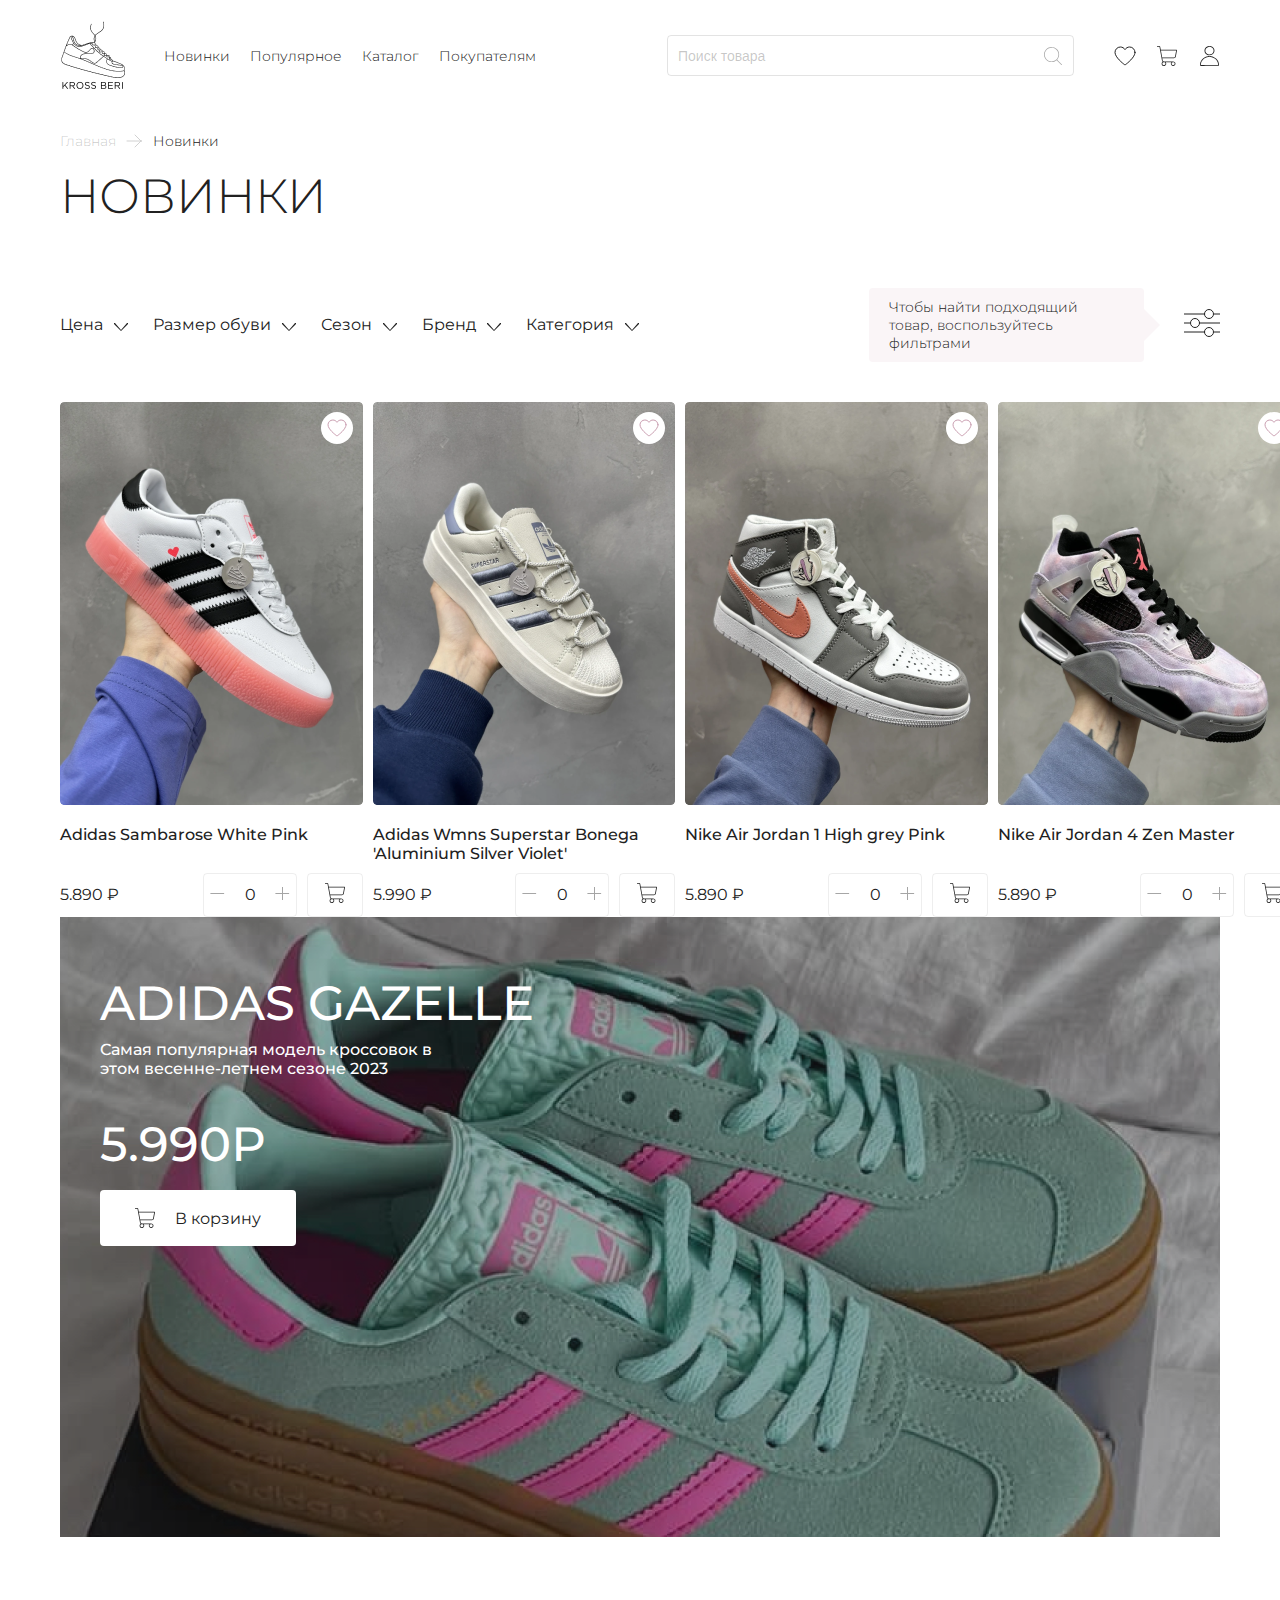
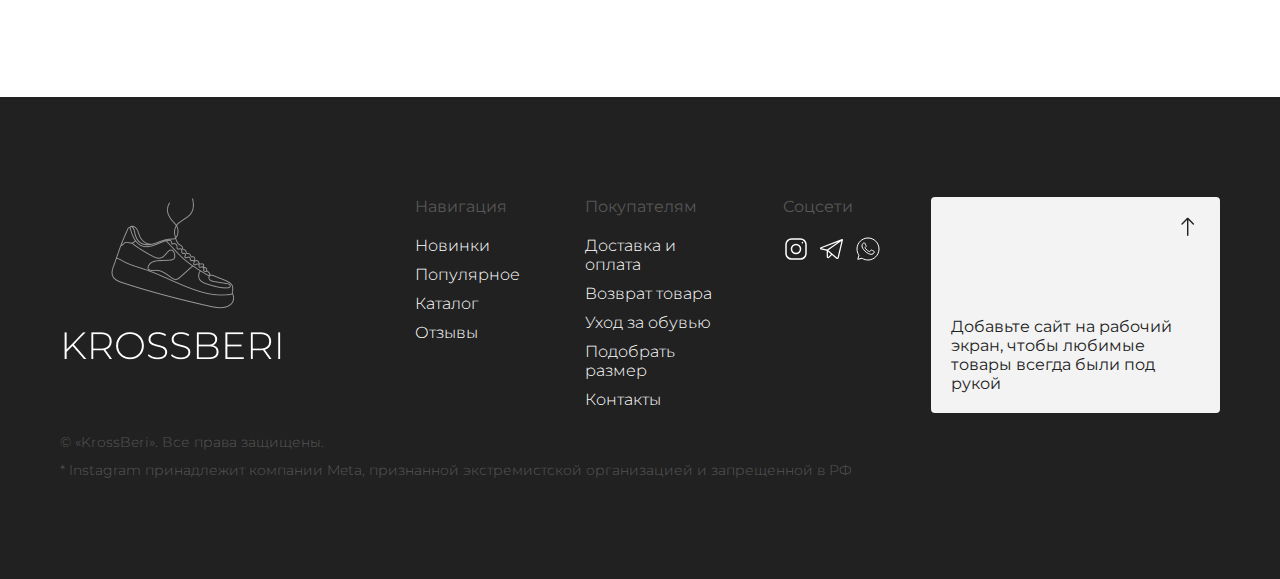
==== new.html @ 9439e3e7 "Конец день 2" ====
<!DOCTYPE html>
<html lang="en">
   <head>
      <meta charset="UTF-8" />
      <meta name="viewport" content="width=device-width, initial-scale=1.0" />
      <title>Document</title>
      <link rel="stylesheet" href="./assets/css/style.css" />
   </head>
   <body>
      <header class="header container">
         <nav class="header__nav">
            <a href="#" class="header__link">
               <img src="./assets/images/logo.png" alt="" />
            </a>

            <ul class="header__list">
               <li
                  class="header__item header__modal-trigger header__modal-trigger_low"
               >
                  <a href="#"> Новинки </a>

                  <div class="header__modal-window">
                     <div class="header__modal-categories">
                        <div class="header__modal-block">
                           <p class="header__modal-title">Все категории</p>
                           <ul>
                              <li><a href="#">Кроссовки</a></li>
                              <li><a href="#">Кеды</a></li>
                              <li><a href="#">Ботинки</a></li>
                              <li><a href="#">Угги</a></li>
                              <li><a href="#">Луноходы</a></li>
                              <li><a href="#">Аксессуары</a></li>
                           </ul>
                        </div>
                        <div class="header__modal-block">
                           <p class="header__modal-title">Все бренды</p>
                           <ul>
                              <li><a href="#">Adidas</a></li>
                              <li><a href="#">Nike</a></li>
                              <li><a href="#">Converse</a></li>
                           </ul>
                        </div>
                     </div>
                  </div>
               </li>
               <li
                  class="header__item header__modal-trigger header__modal-trigger_low"
               >
                  <a href="#"> Популярное </a>

                  <div class="header__modal-window">
                     <div class="header__modal-categories">
                        <div class="header__modal-block">
                           <p class="header__modal-title">Все категории</p>
                           <ul>
                              <li><a href="#">Кроссовки</a></li>
                              <li><a href="#">Кеды</a></li>
                              <li><a href="#">Ботинки</a></li>
                              <li><a href="#">Угги</a></li>
                              <li><a href="#">Луноходы</a></li>
                              <li><a href="#">Аксессуары</a></li>
                           </ul>
                        </div>
                        <div class="header__modal-block">
                           <p class="header__modal-title">Все бренды</p>
                           <ul>
                              <li><a href="#">Adidas</a></li>
                              <li><a href="#">Nike</a></li>
                              <li><a href="#">Converse</a></li>
                           </ul>
                        </div>
                     </div>
                  </div>
               </li>

               <li
                  class="header__item header__modal-trigger header__modal-trigger_low"
               >
                  <a href="#"> Каталог </a>

                  <div class="header__modal-window">
                     <div class="header__modal-categories">
                        <div class="header__modal-block">
                           <p class="header__modal-title">Все категории</p>
                           <ul>
                              <li><a href="#">Кроссовки</a></li>
                              <li><a href="#">Кеды</a></li>
                              <li><a href="#">Ботинки</a></li>
                              <li><a href="#">Угги</a></li>
                              <li><a href="#">Луноходы</a></li>
                              <li><a href="#">Аксессуары</a></li>
                           </ul>
                        </div>
                        <div class="header__modal-block">
                           <p class="header__modal-title">Все бренды</p>
                           <ul>
                              <li><a href="#">Adidas</a></li>
                              <li><a href="#">Nike</a></li>
                              <li><a href="#">Converse</a></li>
                           </ul>
                        </div>
                     </div>
                  </div>
               </li>
               <li class="header__item">
                  <a href="#"> Покупателям </a>
               </li>
            </ul>
         </nav>
         <div class="header__options">
            <label class="header__search" for="header-search">
               <input
                  class="header__search-input"
                  type="text"
                  id="header-search"
                  name="header-search"
                  placeholder="Поиск товара"
               />
               <svg
                  class="header__search-img"
                  xmlns="http://www.w3.org/2000/svg"
                  width="18"
                  height="18"
                  viewBox="0 0 18 18"
                  fill="none"
               >
                  <path
                     opacity="0.4"
                     d="M17.8946 17.3857L13.1564 12.6475C14.4844 11.1867 15.1883 9.26439 15.1179 7.29142C15.0474 5.31845 14.2081 3.45129 12.7792 2.08892C11.3504 0.726557 9.44544 -0.0229599 7.47135 0.000536196C5.49727 0.0240323 3.61066 0.818678 2.21467 2.21467C0.818678 3.61066 0.0240323 5.49727 0.000536196 7.47135C-0.0229599 9.44544 0.726557 11.3504 2.08892 12.7792C3.45129 14.2081 5.31845 15.0474 7.29142 15.1179C9.26439 15.1883 11.1867 14.4844 12.6475 13.1564L17.3857 17.8946C17.4532 17.9621 17.5447 18 17.6402 18C17.7356 18 17.8271 17.9621 17.8946 17.8946C17.9621 17.8271 18 17.7356 18 17.6402C18 17.5447 17.9621 17.4532 17.8946 17.3857ZM0.737281 7.57036C0.737281 6.21891 1.13803 4.8978 1.88886 3.77411C2.63969 2.65041 3.70687 1.7746 4.95545 1.25742C6.20404 0.740239 7.57794 0.604921 8.90343 0.868577C10.2289 1.13223 11.4465 1.78302 12.4021 2.73864C13.3577 3.69427 14.0085 4.91181 14.2721 6.23729C14.5358 7.56278 14.4005 8.93669 13.8833 10.1853C13.3661 11.4339 12.4903 12.501 11.3666 13.2519C10.2429 14.0027 8.92182 14.4034 7.57036 14.4034C5.7587 14.4015 4.02179 13.681 2.74075 12.4C1.45971 11.1189 0.739185 9.38202 0.737281 7.57036Z"
                     fill="#212121"
                  />
               </svg>
            </label>

            <div class="header__icons">
               <div class="header__favorite">
                  <a href="#">
                     <svg
                        xmlns="http://www.w3.org/2000/svg"
                        width="22"
                        height="22"
                        viewBox="0 0 22 22"
                        fill="none"
                     >
                        <path
                           d="M21 7.36927C21 4.40406 18.5879 2 15.6121 2C13.6526 2 11.9432 3.04522 11 4.60335C10.0568 3.04574 8.34737 2 6.3879 2C3.41211 2.00052 1 4.40406 1 7.36927C1 8.04685 1.13158 8.69297 1.36158 9.28979C3.14316 14.3963 11 20 11 20C11 20 18.8568 14.3963 20.6389 9.28979C20.8689 8.69297 21 8.04685 21 7.36927Z"
                           stroke="#212121"
                           stroke-linecap="round"
                           stroke-linejoin="round"
                        />
                     </svg>
                  </a>
               </div>

               <div class="header__cart">
                  <a href="#">
                     <svg
                        xmlns="http://www.w3.org/2000/svg"
                        width="22"
                        height="22"
                        viewBox="0 0 22 22"
                        fill="none"
                     >
                        <path
                           d="M20.9102 4.98417C20.8742 4.94089 20.829 4.90605 20.778 4.88213C20.727 4.8582 20.6714 4.84578 20.615 4.84573H4.78262L4.25571 1.94701C4.2073 1.68118 4.06711 1.44078 3.85959 1.26771C3.65206 1.09465 3.39038 0.999906 3.12015 1H1.38461C1.2826 1 1.18478 1.04052 1.11265 1.11264C1.04052 1.18476 1 1.28258 1 1.38457C1 1.48657 1.04052 1.58439 1.11265 1.65651C1.18478 1.72863 1.2826 1.76915 1.38461 1.76915H3.11535C3.20642 1.76766 3.29506 1.79854 3.36549 1.85629C3.43592 1.91404 3.48357 1.99491 3.49995 2.0845L5.95183 15.5734C6.03763 16.0424 6.29463 16.4628 6.67297 16.7531C6.27624 17.0087 5.96746 17.3799 5.78827 17.8165C5.60907 18.2532 5.56809 18.7342 5.67083 19.1949C5.77358 19.6555 6.01512 20.0735 6.36288 20.3926C6.71064 20.7117 7.14789 20.9165 7.61568 20.9794C8.08347 21.0423 8.55929 20.9602 8.97899 20.7443C9.39868 20.5284 9.74206 20.1889 9.96282 19.7718C10.1836 19.3546 10.2711 18.8798 10.2136 18.4114C10.1561 17.943 9.95631 17.5034 9.64119 17.1521H15.4353C15.083 17.5459 14.8766 18.0487 14.8505 18.5765C14.8244 19.1042 14.9803 19.625 15.292 20.0516C15.6038 20.4783 16.0526 20.785 16.5633 20.9206C17.0741 21.0561 17.6159 21.0123 18.0982 20.7964C18.5806 20.5805 18.9742 20.2056 19.2133 19.7344C19.4524 19.2631 19.5225 18.7241 19.4119 18.2074C19.3013 17.6907 19.0167 17.2276 18.6056 16.8956C18.1946 16.5635 17.682 16.3825 17.1536 16.3829H7.84315C7.57309 16.3828 7.31163 16.2879 7.10431 16.1149C6.89699 15.9418 6.75694 15.7016 6.70855 15.4359L6.32394 13.3063H17.9324C18.3828 13.3064 18.8189 13.1484 19.1647 12.8599C19.5105 12.5714 19.744 12.1707 19.8247 11.7277L20.9939 5.29953C21.0039 5.24404 21.0016 5.18704 20.9871 5.13254C20.9727 5.07804 20.9464 5.02739 20.9102 4.98417ZM9.46139 18.6904C9.46139 18.9946 9.37116 19.292 9.20211 19.545C9.03307 19.798 8.7928 19.9951 8.51168 20.1115C8.23057 20.228 7.92125 20.2584 7.62282 20.1991C7.32439 20.1397 7.05027 19.9932 6.83512 19.7781C6.61996 19.563 6.47344 19.2889 6.41408 18.9905C6.35472 18.6921 6.38518 18.3828 6.50162 18.1017C6.61806 17.8206 6.81525 17.5803 7.06824 17.4113C7.32124 17.2423 7.61868 17.1521 7.92295 17.1521C8.33097 17.1521 8.72228 17.3141 9.01079 17.6026C9.2993 17.8911 9.46139 18.2824 9.46139 18.6904ZM18.692 18.6904C18.692 18.9946 18.6018 19.292 18.4327 19.545C18.2637 19.798 18.0234 19.9951 17.7423 20.1115C17.4612 20.228 17.1518 20.2584 16.8534 20.1991C16.555 20.1397 16.2809 19.9932 16.0657 19.7781C15.8506 19.563 15.704 19.2889 15.6447 18.9905C15.5853 18.6921 15.6158 18.3828 15.7322 18.1017C15.8487 17.8206 16.0459 17.5803 16.2988 17.4113C16.5518 17.2423 16.8493 17.1521 17.1536 17.1521C17.5616 17.1521 17.9529 17.3141 18.2414 17.6026C18.5299 17.8911 18.692 18.2824 18.692 18.6904ZM19.0679 11.5902C19.0195 11.856 18.8793 12.0964 18.6718 12.2695C18.4643 12.4425 18.2026 12.5373 17.9324 12.5372H6.18068L4.92204 5.61487H20.1545L19.0679 11.5902Z"
                           fill="#212121"
                        />
                     </svg>
                  </a>
               </div>

               <div class="header__profile header__modal-trigger">
                  <a href="#">
                     <svg
                        xmlns="http://www.w3.org/2000/svg"
                        width="22"
                        height="22"
                        viewBox="0 0 22 22"
                        fill="none"
                     >
                        <path
                           fill-rule="evenodd"
                           clip-rule="evenodd"
                           d="M10.7085 1.03751C9.67694 1.18397 8.72921 1.63381 7.96564 2.33945C7.02196 3.21166 6.56427 4.19603 6.50907 5.47243C6.44843 6.87614 6.88526 7.94452 7.91656 8.91451C8.89789 9.8376 9.85719 10.2429 11.207 10.3049C12.5006 10.3642 13.5444 10.0635 14.5759 9.33426C15.3936 8.75607 16.0565 7.80591 16.3332 6.81514C16.4989 6.2218 16.5024 5.13083 16.3405 4.54286C15.971 3.20105 14.9913 2.0665 13.7076 1.49382C13.3253 1.32326 12.8632 1.1516 12.6809 1.11229C12.1655 1.00122 11.2174 0.965277 10.7085 1.03751ZM12.8414 2.01293C13.5038 2.23926 13.9967 2.54588 14.4764 3.02995C15.003 3.56145 15.3035 4.06603 15.4822 4.71893C15.7285 5.61916 15.649 6.41556 15.2281 7.2627C14.3446 9.04107 12.1076 9.9654 10.2053 9.33825C9.23259 9.01759 8.25502 8.2457 7.83388 7.46569C7.3448 6.56002 7.21451 5.51071 7.48319 4.64112C7.88996 3.32472 9.09988 2.22894 10.5177 1.89305C11.1499 1.74322 12.2126 1.79803 12.8414 2.01293ZM9.83914 11.1916C8.12385 11.461 6.34504 12.2802 5.01324 13.4139C3.23988 14.9234 2.11345 17.1681 2.01846 19.3815C1.98162 20.2402 1.98722 20.2864 2.15523 20.5176C2.53157 21.0356 1.82937 20.9994 11.4918 20.9995L20.1404 20.9996L20.4267 20.8492C20.6153 20.7502 20.7667 20.5954 20.8701 20.3957C21.0109 20.1238 21.0218 20.0243 20.9754 19.4272C20.8029 17.2111 19.9416 15.3707 18.345 13.8067C16.9485 12.4389 15.0902 11.5085 13.1284 11.1952C12.2874 11.0608 10.6826 11.0591 9.83914 11.1916ZM12.3889 11.9102C14.2842 12.1131 15.959 12.8348 17.3435 14.0451C18.18 14.7763 18.7773 15.5225 19.2415 16.4161C19.8118 17.5138 20.1654 18.8748 20.1103 19.7602L20.0867 20.1389L11.5466 20.1564C4.91847 20.17 2.98219 20.1552 2.89825 20.09C2.81174 20.023 2.79965 19.8954 2.8379 19.4528C3.01616 17.3913 3.85217 15.6844 5.38552 14.2517C5.77055 13.8919 6.3177 13.4542 6.60141 13.2789C7.67979 12.6128 8.94056 12.1376 10.028 11.9873C10.332 11.9453 10.6636 11.8996 10.7649 11.8857C11.1359 11.8348 11.775 11.8444 12.3889 11.9102Z"
                           fill="#212121"
                        />
                     </svg>
                  </a>

                  <div class="header__modal-window header__modal-window_right">
                     <ul class="header__modal-list">
                        <li><a href="#">Войти</a></li>
                        <li><a href="#">Зарегистрироваться</a></li>
                        <li><a href="#">Выйти из профиля</a></li>
                     </ul>
                  </div>
               </div>
            </div>
         </div>
      </header>

      <main>
         <section class="breadcrumbs container">
            <div class="breadcrumbs__item">
               <a href="#">Главная</a>
            </div>
            <div class="breadcrumbs__item">
               <a href="#">Новинки</a>
            </div>
         </section>

         <section class="tiles">
            <h2 class="tiles__title container">Новинки</h2>

            <div class="filters container">
               <div class="filters__list">
                  <div class="filters__item filters__modal-trigger">
                     <div class="filters__head">
                        <span>Цена</span>
                        <svg
                           class="filters__condition"
                           xmlns="http://www.w3.org/2000/svg"
                           width="16"
                           height="10"
                           viewBox="0 0 16 10"
                           fill="none"
                        >
                           <path
                              d="M7.99983 1.99996L13.9998 8.99996C13.9356 8.97145 14.049 9.0532 13.9998 8.99996C13.9305 9.00059 14.0641 9.02847 13.9998 8.99996C14.0692 8.99933 14.936 9.02962 14.9998 8.99996C15.0636 8.9703 14.9514 9.05408 14.9998 8.99996C15.0482 8.94584 14.9743 9.07019 14.9998 8.99996C15.0253 8.92973 15.0011 8.07546 14.9998 7.99996C14.9985 7.92446 15.0278 8.06909 14.9998 7.99996C14.9719 7.93084 15.0501 8.05204 14.9998 7.99996L7.99983 0.999961C7.90187 0.896228 8.13649 0.999961 7.99983 0.999961C8.09778 0.896228 7.86316 0.999961 7.99983 0.999961L0.999827 7.99996C1.02776 7.93084 0.949588 8.05204 0.999827 7.99996C1.00115 7.92446 0.971891 8.06909 0.999827 7.99996C0.998507 8.07546 0.974329 8.92973 0.999827 8.99996C0.951445 8.94584 1.02533 9.07019 0.999827 8.99996C0.936027 8.9703 1.04821 9.05408 0.999827 8.99996C1.06363 9.02963 1.93045 8.99933 1.99983 8.99996C2.0692 9.00059 1.93558 9.02847 1.99983 8.99996C2.06407 8.97145 1.95063 9.0532 1.99983 8.99996L7.99983 1.99996Z"
                              fill="#212121"
                           />
                        </svg>
                     </div>
                     <div
                        class="filters__body filters__modal-body filters__modal-body_left filters__modal-body_high"
                     >
                        <div class="filters__body-content">
                           <div class="filters__input-block">
                              <input type="text" placeholder="от 1.999 ₽ " />
                              <span>-</span>
                              <input type="text" placeholder="до 18.000 ₽" />
                           </div>

                           <button class="filters__submit">Применить</button>
                        </div>
                     </div>
                  </div>

                  <div class="filters__item filters__modal-trigger">
                     <div class="filters__head">
                        <span>Размер обуви</span>
                        <svg
                           class="filters__condition"
                           xmlns="http://www.w3.org/2000/svg"
                           width="16"
                           height="10"
                           viewBox="0 0 16 10"
                           fill="none"
                        >
                           <path
                              d="M7.99983 1.99996L13.9998 8.99996C13.9356 8.97145 14.049 9.0532 13.9998 8.99996C13.9305 9.00059 14.0641 9.02847 13.9998 8.99996C14.0692 8.99933 14.936 9.02962 14.9998 8.99996C15.0636 8.9703 14.9514 9.05408 14.9998 8.99996C15.0482 8.94584 14.9743 9.07019 14.9998 8.99996C15.0253 8.92973 15.0011 8.07546 14.9998 7.99996C14.9985 7.92446 15.0278 8.06909 14.9998 7.99996C14.9719 7.93084 15.0501 8.05204 14.9998 7.99996L7.99983 0.999961C7.90187 0.896228 8.13649 0.999961 7.99983 0.999961C8.09778 0.896228 7.86316 0.999961 7.99983 0.999961L0.999827 7.99996C1.02776 7.93084 0.949588 8.05204 0.999827 7.99996C1.00115 7.92446 0.971891 8.06909 0.999827 7.99996C0.998507 8.07546 0.974329 8.92973 0.999827 8.99996C0.951445 8.94584 1.02533 9.07019 0.999827 8.99996C0.936027 8.9703 1.04821 9.05408 0.999827 8.99996C1.06363 9.02963 1.93045 8.99933 1.99983 8.99996C2.0692 9.00059 1.93558 9.02847 1.99983 8.99996C2.06407 8.97145 1.95063 9.0532 1.99983 8.99996L7.99983 1.99996Z"
                              fill="#212121"
                           />
                        </svg>
                     </div>
                     <div class="filters__body filters__modal-body">
                        <div class="filters__body-content">
                           <div class="filters__size-block">
                              <p class="filters__size-title">EUR</p>
                              <div class="filters__size-grid">
                                 
                                 <button class="filters__size-btn">35</button>
                                 <button class="filters__size-btn active">36</button>
                                 <button class="filters__size-btn">37</button>
                                 <button class="filters__size-btn">38</button>
                                 <button class="filters__size-btn">39</button>
                                 <button class="filters__size-btn">40</button>
                                 <button class="filters__size-btn">41</button>
                                 <button class="filters__size-btn">42</button>
                                 <button class="filters__size-btn">43</button>
                                 <button class="filters__size-btn">44</button>
                              </div>
                           </div>
                        </div>
                     </div>
                  </div>

                  <div class="filters__item filters__modal-trigger">
                     <div class="filters__head">
                        <span>Сезон</span>
                        <svg
                           class="filters__condition"
                           xmlns="http://www.w3.org/2000/svg"
                           width="16"
                           height="10"
                           viewBox="0 0 16 10"
                           fill="none"
                        >
                           <path
                              d="M7.99983 1.99996L13.9998 8.99996C13.9356 8.97145 14.049 9.0532 13.9998 8.99996C13.9305 9.00059 14.0641 9.02847 13.9998 8.99996C14.0692 8.99933 14.936 9.02962 14.9998 8.99996C15.0636 8.9703 14.9514 9.05408 14.9998 8.99996C15.0482 8.94584 14.9743 9.07019 14.9998 8.99996C15.0253 8.92973 15.0011 8.07546 14.9998 7.99996C14.9985 7.92446 15.0278 8.06909 14.9998 7.99996C14.9719 7.93084 15.0501 8.05204 14.9998 7.99996L7.99983 0.999961C7.90187 0.896228 8.13649 0.999961 7.99983 0.999961C8.09778 0.896228 7.86316 0.999961 7.99983 0.999961L0.999827 7.99996C1.02776 7.93084 0.949588 8.05204 0.999827 7.99996C1.00115 7.92446 0.971891 8.06909 0.999827 7.99996C0.998507 8.07546 0.974329 8.92973 0.999827 8.99996C0.951445 8.94584 1.02533 9.07019 0.999827 8.99996C0.936027 8.9703 1.04821 9.05408 0.999827 8.99996C1.06363 9.02963 1.93045 8.99933 1.99983 8.99996C2.0692 9.00059 1.93558 9.02847 1.99983 8.99996C2.06407 8.97145 1.95063 9.0532 1.99983 8.99996L7.99983 1.99996Z"
                              fill="#212121"
                           />
                        </svg>
                     </div>
                     <div class="filters__body filters__modal-body">
                        <div class="filters__body-content">
                           <div class="filters__select">
                              <button class="filters__option">
                                 Лето
                              </button>
                              <button class="filters__option">
                                 Осень
                              </button>
                              <button class="filters__option active">
                                 Зима
                              </button>
                              <button class="filters__option">
                                 Весна
                              </button>
                              <button class="filters__option">
                                 Демисезон
                              </button>
                           </div>
                        </div>
                     </div>
                  </div>
                  <div class="filters__item filters__modal-trigger">
                     <div class="filters__head">
                        <span>Бренд</span>
                        <svg
                           class="filters__condition"
                           xmlns="http://www.w3.org/2000/svg"
                           width="16"
                           height="10"
                           viewBox="0 0 16 10"
                           fill="none"
                        >
                           <path
                              d="M7.99983 1.99996L13.9998 8.99996C13.9356 8.97145 14.049 9.0532 13.9998 8.99996C13.9305 9.00059 14.0641 9.02847 13.9998 8.99996C14.0692 8.99933 14.936 9.02962 14.9998 8.99996C15.0636 8.9703 14.9514 9.05408 14.9998 8.99996C15.0482 8.94584 14.9743 9.07019 14.9998 8.99996C15.0253 8.92973 15.0011 8.07546 14.9998 7.99996C14.9985 7.92446 15.0278 8.06909 14.9998 7.99996C14.9719 7.93084 15.0501 8.05204 14.9998 7.99996L7.99983 0.999961C7.90187 0.896228 8.13649 0.999961 7.99983 0.999961C8.09778 0.896228 7.86316 0.999961 7.99983 0.999961L0.999827 7.99996C1.02776 7.93084 0.949588 8.05204 0.999827 7.99996C1.00115 7.92446 0.971891 8.06909 0.999827 7.99996C0.998507 8.07546 0.974329 8.92973 0.999827 8.99996C0.951445 8.94584 1.02533 9.07019 0.999827 8.99996C0.936027 8.9703 1.04821 9.05408 0.999827 8.99996C1.06363 9.02963 1.93045 8.99933 1.99983 8.99996C2.0692 9.00059 1.93558 9.02847 1.99983 8.99996C2.06407 8.97145 1.95063 9.0532 1.99983 8.99996L7.99983 1.99996Z"
                              fill="#212121"
                           />
                        </svg>
                     </div>
                     <div class="filters__body filters__modal-body">
                        <div class="filters__body-content">
                           <div class="filters__select">
                              <button class="filters__option">
                                 Adidas
                              </button>
                              <button class="filters__option active">
                                 Nike
                              </button>
                              <button class="filters__option ">
                                 Converse
                              </button>
                              
                           </div>
                        </div>
                     </div>
                  </div>
                  <div class="filters__item filters__modal-trigger">
                     <div class="filters__head">
                        <span>Категория</span>
                        <svg
                           class="filters__condition"
                           xmlns="http://www.w3.org/2000/svg"
                           width="16"
                           height="10"
                           viewBox="0 0 16 10"
                           fill="none"
                        >
                           <path
                              d="M7.99983 1.99996L13.9998 8.99996C13.9356 8.97145 14.049 9.0532 13.9998 8.99996C13.9305 9.00059 14.0641 9.02847 13.9998 8.99996C14.0692 8.99933 14.936 9.02962 14.9998 8.99996C15.0636 8.9703 14.9514 9.05408 14.9998 8.99996C15.0482 8.94584 14.9743 9.07019 14.9998 8.99996C15.0253 8.92973 15.0011 8.07546 14.9998 7.99996C14.9985 7.92446 15.0278 8.06909 14.9998 7.99996C14.9719 7.93084 15.0501 8.05204 14.9998 7.99996L7.99983 0.999961C7.90187 0.896228 8.13649 0.999961 7.99983 0.999961C8.09778 0.896228 7.86316 0.999961 7.99983 0.999961L0.999827 7.99996C1.02776 7.93084 0.949588 8.05204 0.999827 7.99996C1.00115 7.92446 0.971891 8.06909 0.999827 7.99996C0.998507 8.07546 0.974329 8.92973 0.999827 8.99996C0.951445 8.94584 1.02533 9.07019 0.999827 8.99996C0.936027 8.9703 1.04821 9.05408 0.999827 8.99996C1.06363 9.02963 1.93045 8.99933 1.99983 8.99996C2.0692 9.00059 1.93558 9.02847 1.99983 8.99996C2.06407 8.97145 1.95063 9.0532 1.99983 8.99996L7.99983 1.99996Z"
                              fill="#212121"
                           />
                        </svg>
                     </div>
                     <div class="filters__body filters__modal-body">
                        <div class="filters__body-content">
                           <div class="filters__select">
                              <button class="filters__option">
                                 Все категории
                              </button>
                              <button class="filters__option">
                                 Кроссовки
                              </button>
                              <button class="filters__option active">
                                 Кеды
                              </button>
                              <button class="filters__option">
                                 Ботинки
                              </button>
                              <button class="filters__option">
                                 Угги
                              </button>
                              <button class="filters__option">
                                 Луноходы
                              </button>
                              <button class="filters__option">
                                 Аксессуары
                              </button>
                           </div>
                        </div>
                     </div>
                  </div>
               </div>

               <div class="filters__sort">
                  <div class="filters__hint">
                     <p>
                        Чтобы найти подходящий товар, воспользуйтесь фильтрами
                     </p>
                  </div>

                  <div class="filters__sort-wrapper filters__modal-trigger">
                     <button class="filters__sort-btn">
                        <svg
                           xmlns="http://www.w3.org/2000/svg"
                           width="36"
                           height="28"
                           viewBox="0 0 36 28"
                           fill="none"
                        >
                           <path d="M0 5H21" stroke="#212121" />
                           <path d="M0 23H21" stroke="#212121" />
                           <path d="M0 14L6 14" stroke="#212121" />
                           <path d="M30 5L36 5" stroke="#212121" />
                           <path d="M30 23H36" stroke="#212121" />
                           <path d="M15 14H36" stroke="#212121" />
                           <circle cx="25" cy="5" r="4.5" stroke="#212121" />
                           <circle cx="25" cy="23" r="4.5" stroke="#212121" />
                           <circle cx="11" cy="14" r="4.5" stroke="#212121" />
                        </svg>
                     </button>
                     <div
                        class="filters__sort-body filters__modal-body filters__modal-body_right filters__modal-body_paddingless"
                     >
                        <div class="filters__body-content">
                           <div class="filters__sorting">
                              <button class="filters__sorting-option active">
                                 По возрастанию цены
                              </button>
                              <button class="filters__sorting-option">
                                 По убыванию цены
                              </button>
                              <button class="filters__sorting-option">
                                 По популярности
                              </button>
                              <button class="filters__sorting-option">
                                 По новизне
                              </button>
                           </div>
                        </div>
                     </div>
                  </div>
               </div>
            </div>

            <div class="cards container">
               <div class="card">
                  <img
                     class="card__img"
                     src="./assets/images/shoes/adidas-sambarose-white-pink.png"
                     alt=""
                     class="gallety__img"
                  />
                  <a href="#" class="card__name">Adidas Sambarose White Pink</a>
                  <div class="card__info">
                     <span class="card__price">5.890 ₽</span>
                     <div class="card__options">
                        <div class="add-to-cart">
                           <button class="add-to-cart__minus">
                              <svg
                                 xmlns="http://www.w3.org/2000/svg"
                                 width="15"
                                 height="13"
                                 viewBox="0 0 15 13"
                                 fill="none"
                              >
                                 <g opacity="0.4">
                                    <line
                                       x1="0.416504"
                                       y1="6.5"
                                       x2="14.1248"
                                       y2="6.5"
                                       stroke="#212121"
                                    />
                                    <!-- <line x1="7.5" y1="13" x2="7.5" y2="-2.18557e-08" stroke="#212121"/> -->
                                 </g>
                              </svg>
                           </button>
                           <span class="add-to-cart__counter">0</span>
                           <button class="add-to-cart__plus">
                              <svg
                                 xmlns="http://www.w3.org/2000/svg"
                                 width="15"
                                 height="13"
                                 viewBox="0 0 15 13"
                                 fill="none"
                              >
                                 <g opacity="0.4">
                                    <line
                                       x1="0.416504"
                                       y1="6.5"
                                       x2="14.1248"
                                       y2="6.5"
                                       stroke="#212121"
                                    />
                                    <line
                                       x1="7.5"
                                       y1="13"
                                       x2="7.5"
                                       y2="-2.18557e-08"
                                       stroke="#212121"
                                    />
                                 </g>
                              </svg>
                           </button>
                        </div>
                        <button class="card__cart">
                           <svg
                              xmlns="http://www.w3.org/2000/svg"
                              width="20"
                              height="20"
                              viewBox="0 0 20 20"
                              fill="none"
                           >
                              <path
                                 d="M19.9102 3.98417C19.8742 3.94089 19.829 3.90605 19.778 3.88213C19.727 3.8582 19.6714 3.84578 19.615 3.84573H3.78262L3.25571 0.947011C3.2073 0.681183 3.06711 0.440779 2.85959 0.267715C2.65206 0.0946508 2.39038 -9.39379e-05 2.12015 6.98901e-08H0.384608C0.282604 6.98901e-08 0.184777 0.0405175 0.112649 0.112639C0.0405211 0.18476 0 0.282578 0 0.384573C0 0.486568 0.0405211 0.584386 0.112649 0.656507C0.184777 0.728628 0.282604 0.769146 0.384608 0.769146H2.11535C2.20642 0.767661 2.29506 0.798541 2.36549 0.85629C2.43592 0.914038 2.48357 0.994906 2.49995 1.0845L4.95183 14.5734C5.03763 15.0424 5.29463 15.4628 5.67297 15.7531C5.27624 16.0087 4.96746 16.3799 4.78827 16.8165C4.60907 17.2532 4.56809 17.7342 4.67083 18.1949C4.77358 18.6555 5.01512 19.0735 5.36288 19.3926C5.71064 19.7117 6.14789 19.9165 6.61568 19.9794C7.08347 20.0423 7.55929 19.9602 7.97899 19.7443C8.39868 19.5284 8.74206 19.1889 8.96282 18.7718C9.18359 18.3546 9.27111 17.8798 9.2136 17.4114C9.15609 16.943 8.95631 16.5034 8.64119 16.1521H14.4353C14.083 16.5459 13.8766 17.0487 13.8505 17.5765C13.8244 18.1042 13.9803 18.625 14.292 19.0516C14.6038 19.4783 15.0526 19.785 15.5633 19.9206C16.0741 20.0561 16.6159 20.0123 17.0982 19.7964C17.5806 19.5805 17.9742 19.2056 18.2133 18.7344C18.4524 18.2631 18.5225 17.7241 18.4119 17.2074C18.3013 16.6907 18.0167 16.2276 17.6056 15.8956C17.1946 15.5635 16.682 15.3825 16.1536 15.3829H6.84315C6.57309 15.3828 6.31163 15.2879 6.10431 15.1149C5.89699 14.9418 5.75694 14.7016 5.70855 14.4359L5.32394 12.3063H16.9324C17.3828 12.3064 17.8189 12.1484 18.1647 11.8599C18.5105 11.5714 18.744 11.1707 18.8247 10.7277L19.9939 4.29953C20.0039 4.24404 20.0016 4.18704 19.9871 4.13254C19.9727 4.07804 19.9464 4.02739 19.9102 3.98417ZM8.46139 17.6904C8.46139 17.9946 8.37116 18.292 8.20211 18.545C8.03307 18.798 7.7928 18.9951 7.51168 19.1115C7.23057 19.228 6.92125 19.2584 6.62282 19.1991C6.32439 19.1397 6.05027 18.9932 5.83512 18.7781C5.61996 18.563 5.47344 18.2889 5.41408 17.9905C5.35472 17.6921 5.38518 17.3828 5.50162 17.1017C5.61806 16.8206 5.81525 16.5803 6.06824 16.4113C6.32124 16.2423 6.61868 16.1521 6.92295 16.1521C7.33097 16.1521 7.72228 16.3141 8.01079 16.6026C8.2993 16.8911 8.46139 17.2824 8.46139 17.6904ZM17.692 17.6904C17.692 17.9946 17.6018 18.292 17.4327 18.545C17.2637 18.798 17.0234 18.9951 16.7423 19.1115C16.4612 19.228 16.1518 19.2584 15.8534 19.1991C15.555 19.1397 15.2809 18.9932 15.0657 18.7781C14.8506 18.563 14.704 18.2889 14.6447 17.9905C14.5853 17.6921 14.6158 17.3828 14.7322 17.1017C14.8487 16.8206 15.0459 16.5803 15.2988 16.4113C15.5518 16.2423 15.8493 16.1521 16.1536 16.1521C16.5616 16.1521 16.9529 16.3141 17.2414 16.6026C17.5299 16.8911 17.692 17.2824 17.692 17.6904ZM18.0679 10.5902C18.0195 10.856 17.8793 11.0964 17.6718 11.2695C17.4643 11.4425 17.2026 11.5373 16.9324 11.5372H5.18068L3.92204 4.61487H19.1545L18.0679 10.5902Z"
                                 fill="#212121"
                              />
                           </svg>
                        </button>
                     </div>
                  </div>
                  <button class="card__favorite">
                     <svg
                        xmlns="http://www.w3.org/2000/svg"
                        width="32"
                        height="32"
                        viewBox="0 0 32 32"
                        fill="none"
                     >
                        <circle cx="16" cy="16" r="16" fill="white" />
                        <path
                           d="M25 12.7727C25 10.1369 22.8291 8 20.1509 8C18.3874 8 16.8488 8.92908 16 10.3141C15.1512 8.92955 13.6126 8 11.8491 8C9.1709 8.00047 7 10.1369 7 12.7727C7 13.375 7.11842 13.9493 7.32542 14.4798C8.92884 19.0189 16 24 16 24C16 24 23.0712 19.0189 24.6751 14.4798C24.8821 13.9493 25 13.375 25 12.7727Z"
                           stroke="#CA9EB0"
                           stroke-linecap="round"
                           stroke-linejoin="round"
                        />
                     </svg>
                  </button>
               </div>

               <div class="card">
                  <img
                     class="card__img"
                     src="./assets/images/shoes/adidas-wmns-superstar-bonega-aluminium-silver-violet.png"
                     alt=""
                     class="gallety__img"
                  />
                  <a href="#" class="card__name"
                     >Adidas Wmns Superstar Bonega 'Aluminium Silver Violet'</a
                  >
                  <div class="card__info">
                     <span class="card__price">5.990 ₽</span>
                     <div class="card__options">
                        <div class="add-to-cart">
                           <button class="add-to-cart__minus">
                              <svg
                                 xmlns="http://www.w3.org/2000/svg"
                                 width="15"
                                 height="13"
                                 viewBox="0 0 15 13"
                                 fill="none"
                              >
                                 <g opacity="0.4">
                                    <line
                                       x1="0.416504"
                                       y1="6.5"
                                       x2="14.1248"
                                       y2="6.5"
                                       stroke="#212121"
                                    />
                                    <!-- <line x1="7.5" y1="13" x2="7.5" y2="-2.18557e-08" stroke="#212121"/> -->
                                 </g>
                              </svg>
                           </button>
                           <span class="add-to-cart__counter">0</span>
                           <button class="add-to-cart__plus">
                              <svg
                                 xmlns="http://www.w3.org/2000/svg"
                                 width="15"
                                 height="13"
                                 viewBox="0 0 15 13"
                                 fill="none"
                              >
                                 <g opacity="0.4">
                                    <line
                                       x1="0.416504"
                                       y1="6.5"
                                       x2="14.1248"
                                       y2="6.5"
                                       stroke="#212121"
                                    />
                                    <line
                                       x1="7.5"
                                       y1="13"
                                       x2="7.5"
                                       y2="-2.18557e-08"
                                       stroke="#212121"
                                    />
                                 </g>
                              </svg>
                           </button>
                        </div>
                        <button class="card__cart">
                           <svg
                              xmlns="http://www.w3.org/2000/svg"
                              width="20"
                              height="20"
                              viewBox="0 0 20 20"
                              fill="none"
                           >
                              <path
                                 d="M19.9102 3.98417C19.8742 3.94089 19.829 3.90605 19.778 3.88213C19.727 3.8582 19.6714 3.84578 19.615 3.84573H3.78262L3.25571 0.947011C3.2073 0.681183 3.06711 0.440779 2.85959 0.267715C2.65206 0.0946508 2.39038 -9.39379e-05 2.12015 6.98901e-08H0.384608C0.282604 6.98901e-08 0.184777 0.0405175 0.112649 0.112639C0.0405211 0.18476 0 0.282578 0 0.384573C0 0.486568 0.0405211 0.584386 0.112649 0.656507C0.184777 0.728628 0.282604 0.769146 0.384608 0.769146H2.11535C2.20642 0.767661 2.29506 0.798541 2.36549 0.85629C2.43592 0.914038 2.48357 0.994906 2.49995 1.0845L4.95183 14.5734C5.03763 15.0424 5.29463 15.4628 5.67297 15.7531C5.27624 16.0087 4.96746 16.3799 4.78827 16.8165C4.60907 17.2532 4.56809 17.7342 4.67083 18.1949C4.77358 18.6555 5.01512 19.0735 5.36288 19.3926C5.71064 19.7117 6.14789 19.9165 6.61568 19.9794C7.08347 20.0423 7.55929 19.9602 7.97899 19.7443C8.39868 19.5284 8.74206 19.1889 8.96282 18.7718C9.18359 18.3546 9.27111 17.8798 9.2136 17.4114C9.15609 16.943 8.95631 16.5034 8.64119 16.1521H14.4353C14.083 16.5459 13.8766 17.0487 13.8505 17.5765C13.8244 18.1042 13.9803 18.625 14.292 19.0516C14.6038 19.4783 15.0526 19.785 15.5633 19.9206C16.0741 20.0561 16.6159 20.0123 17.0982 19.7964C17.5806 19.5805 17.9742 19.2056 18.2133 18.7344C18.4524 18.2631 18.5225 17.7241 18.4119 17.2074C18.3013 16.6907 18.0167 16.2276 17.6056 15.8956C17.1946 15.5635 16.682 15.3825 16.1536 15.3829H6.84315C6.57309 15.3828 6.31163 15.2879 6.10431 15.1149C5.89699 14.9418 5.75694 14.7016 5.70855 14.4359L5.32394 12.3063H16.9324C17.3828 12.3064 17.8189 12.1484 18.1647 11.8599C18.5105 11.5714 18.744 11.1707 18.8247 10.7277L19.9939 4.29953C20.0039 4.24404 20.0016 4.18704 19.9871 4.13254C19.9727 4.07804 19.9464 4.02739 19.9102 3.98417ZM8.46139 17.6904C8.46139 17.9946 8.37116 18.292 8.20211 18.545C8.03307 18.798 7.7928 18.9951 7.51168 19.1115C7.23057 19.228 6.92125 19.2584 6.62282 19.1991C6.32439 19.1397 6.05027 18.9932 5.83512 18.7781C5.61996 18.563 5.47344 18.2889 5.41408 17.9905C5.35472 17.6921 5.38518 17.3828 5.50162 17.1017C5.61806 16.8206 5.81525 16.5803 6.06824 16.4113C6.32124 16.2423 6.61868 16.1521 6.92295 16.1521C7.33097 16.1521 7.72228 16.3141 8.01079 16.6026C8.2993 16.8911 8.46139 17.2824 8.46139 17.6904ZM17.692 17.6904C17.692 17.9946 17.6018 18.292 17.4327 18.545C17.2637 18.798 17.0234 18.9951 16.7423 19.1115C16.4612 19.228 16.1518 19.2584 15.8534 19.1991C15.555 19.1397 15.2809 18.9932 15.0657 18.7781C14.8506 18.563 14.704 18.2889 14.6447 17.9905C14.5853 17.6921 14.6158 17.3828 14.7322 17.1017C14.8487 16.8206 15.0459 16.5803 15.2988 16.4113C15.5518 16.2423 15.8493 16.1521 16.1536 16.1521C16.5616 16.1521 16.9529 16.3141 17.2414 16.6026C17.5299 16.8911 17.692 17.2824 17.692 17.6904ZM18.0679 10.5902C18.0195 10.856 17.8793 11.0964 17.6718 11.2695C17.4643 11.4425 17.2026 11.5373 16.9324 11.5372H5.18068L3.92204 4.61487H19.1545L18.0679 10.5902Z"
                                 fill="#212121"
                              />
                           </svg>
                        </button>
                     </div>
                  </div>
                  <button class="card__favorite">
                     <svg
                        xmlns="http://www.w3.org/2000/svg"
                        width="32"
                        height="32"
                        viewBox="0 0 32 32"
                        fill="none"
                     >
                        <circle cx="16" cy="16" r="16" fill="white" />
                        <path
                           d="M25 12.7727C25 10.1369 22.8291 8 20.1509 8C18.3874 8 16.8488 8.92908 16 10.3141C15.1512 8.92955 13.6126 8 11.8491 8C9.1709 8.00047 7 10.1369 7 12.7727C7 13.375 7.11842 13.9493 7.32542 14.4798C8.92884 19.0189 16 24 16 24C16 24 23.0712 19.0189 24.6751 14.4798C24.8821 13.9493 25 13.375 25 12.7727Z"
                           stroke="#CA9EB0"
                           stroke-linecap="round"
                           stroke-linejoin="round"
                        />
                     </svg>
                  </button>
               </div>

               <div class="card">
                  <img
                     class="card__img"
                     src="./assets/images/shoes/nike-air-jordan-1-high-grey-pink.png"
                     alt=""
                     class="gallety__img"
                  />
                  <a href="#" class="card__name"
                     >Nike Air Jordan 1 High grey Pink</a
                  >
                  <div class="card__info">
                     <span class="card__price">5.890 ₽</span>
                     <div class="card__options">
                        <div class="add-to-cart">
                           <button class="add-to-cart__minus">
                              <svg
                                 xmlns="http://www.w3.org/2000/svg"
                                 width="15"
                                 height="13"
                                 viewBox="0 0 15 13"
                                 fill="none"
                              >
                                 <g opacity="0.4">
                                    <line
                                       x1="0.416504"
                                       y1="6.5"
                                       x2="14.1248"
                                       y2="6.5"
                                       stroke="#212121"
                                    />
                                    <!-- <line x1="7.5" y1="13" x2="7.5" y2="-2.18557e-08" stroke="#212121"/> -->
                                 </g>
                              </svg>
                           </button>
                           <span class="add-to-cart__counter">0</span>
                           <button class="add-to-cart__plus">
                              <svg
                                 xmlns="http://www.w3.org/2000/svg"
                                 width="15"
                                 height="13"
                                 viewBox="0 0 15 13"
                                 fill="none"
                              >
                                 <g opacity="0.4">
                                    <line
                                       x1="0.416504"
                                       y1="6.5"
                                       x2="14.1248"
                                       y2="6.5"
                                       stroke="#212121"
                                    />
                                    <line
                                       x1="7.5"
                                       y1="13"
                                       x2="7.5"
                                       y2="-2.18557e-08"
                                       stroke="#212121"
                                    />
                                 </g>
                              </svg>
                           </button>
                        </div>
                        <button class="card__cart">
                           <svg
                              xmlns="http://www.w3.org/2000/svg"
                              width="20"
                              height="20"
                              viewBox="0 0 20 20"
                              fill="none"
                           >
                              <path
                                 d="M19.9102 3.98417C19.8742 3.94089 19.829 3.90605 19.778 3.88213C19.727 3.8582 19.6714 3.84578 19.615 3.84573H3.78262L3.25571 0.947011C3.2073 0.681183 3.06711 0.440779 2.85959 0.267715C2.65206 0.0946508 2.39038 -9.39379e-05 2.12015 6.98901e-08H0.384608C0.282604 6.98901e-08 0.184777 0.0405175 0.112649 0.112639C0.0405211 0.18476 0 0.282578 0 0.384573C0 0.486568 0.0405211 0.584386 0.112649 0.656507C0.184777 0.728628 0.282604 0.769146 0.384608 0.769146H2.11535C2.20642 0.767661 2.29506 0.798541 2.36549 0.85629C2.43592 0.914038 2.48357 0.994906 2.49995 1.0845L4.95183 14.5734C5.03763 15.0424 5.29463 15.4628 5.67297 15.7531C5.27624 16.0087 4.96746 16.3799 4.78827 16.8165C4.60907 17.2532 4.56809 17.7342 4.67083 18.1949C4.77358 18.6555 5.01512 19.0735 5.36288 19.3926C5.71064 19.7117 6.14789 19.9165 6.61568 19.9794C7.08347 20.0423 7.55929 19.9602 7.97899 19.7443C8.39868 19.5284 8.74206 19.1889 8.96282 18.7718C9.18359 18.3546 9.27111 17.8798 9.2136 17.4114C9.15609 16.943 8.95631 16.5034 8.64119 16.1521H14.4353C14.083 16.5459 13.8766 17.0487 13.8505 17.5765C13.8244 18.1042 13.9803 18.625 14.292 19.0516C14.6038 19.4783 15.0526 19.785 15.5633 19.9206C16.0741 20.0561 16.6159 20.0123 17.0982 19.7964C17.5806 19.5805 17.9742 19.2056 18.2133 18.7344C18.4524 18.2631 18.5225 17.7241 18.4119 17.2074C18.3013 16.6907 18.0167 16.2276 17.6056 15.8956C17.1946 15.5635 16.682 15.3825 16.1536 15.3829H6.84315C6.57309 15.3828 6.31163 15.2879 6.10431 15.1149C5.89699 14.9418 5.75694 14.7016 5.70855 14.4359L5.32394 12.3063H16.9324C17.3828 12.3064 17.8189 12.1484 18.1647 11.8599C18.5105 11.5714 18.744 11.1707 18.8247 10.7277L19.9939 4.29953C20.0039 4.24404 20.0016 4.18704 19.9871 4.13254C19.9727 4.07804 19.9464 4.02739 19.9102 3.98417ZM8.46139 17.6904C8.46139 17.9946 8.37116 18.292 8.20211 18.545C8.03307 18.798 7.7928 18.9951 7.51168 19.1115C7.23057 19.228 6.92125 19.2584 6.62282 19.1991C6.32439 19.1397 6.05027 18.9932 5.83512 18.7781C5.61996 18.563 5.47344 18.2889 5.41408 17.9905C5.35472 17.6921 5.38518 17.3828 5.50162 17.1017C5.61806 16.8206 5.81525 16.5803 6.06824 16.4113C6.32124 16.2423 6.61868 16.1521 6.92295 16.1521C7.33097 16.1521 7.72228 16.3141 8.01079 16.6026C8.2993 16.8911 8.46139 17.2824 8.46139 17.6904ZM17.692 17.6904C17.692 17.9946 17.6018 18.292 17.4327 18.545C17.2637 18.798 17.0234 18.9951 16.7423 19.1115C16.4612 19.228 16.1518 19.2584 15.8534 19.1991C15.555 19.1397 15.2809 18.9932 15.0657 18.7781C14.8506 18.563 14.704 18.2889 14.6447 17.9905C14.5853 17.6921 14.6158 17.3828 14.7322 17.1017C14.8487 16.8206 15.0459 16.5803 15.2988 16.4113C15.5518 16.2423 15.8493 16.1521 16.1536 16.1521C16.5616 16.1521 16.9529 16.3141 17.2414 16.6026C17.5299 16.8911 17.692 17.2824 17.692 17.6904ZM18.0679 10.5902C18.0195 10.856 17.8793 11.0964 17.6718 11.2695C17.4643 11.4425 17.2026 11.5373 16.9324 11.5372H5.18068L3.92204 4.61487H19.1545L18.0679 10.5902Z"
                                 fill="#212121"
                              />
                           </svg>
                        </button>
                     </div>
                  </div>
                  <button class="card__favorite">
                     <svg
                        xmlns="http://www.w3.org/2000/svg"
                        width="32"
                        height="32"
                        viewBox="0 0 32 32"
                        fill="none"
                     >
                        <circle cx="16" cy="16" r="16" fill="white" />
                        <path
                           d="M25 12.7727C25 10.1369 22.8291 8 20.1509 8C18.3874 8 16.8488 8.92908 16 10.3141C15.1512 8.92955 13.6126 8 11.8491 8C9.1709 8.00047 7 10.1369 7 12.7727C7 13.375 7.11842 13.9493 7.32542 14.4798C8.92884 19.0189 16 24 16 24C16 24 23.0712 19.0189 24.6751 14.4798C24.8821 13.9493 25 13.375 25 12.7727Z"
                           stroke="#CA9EB0"
                           stroke-linecap="round"
                           stroke-linejoin="round"
                        />
                     </svg>
                  </button>
               </div>

               <div class="card">
                  <img
                     class="card__img"
                     src="./assets/images/shoes/nike-ait-jordan-4-zen-master.png"
                     alt=""
                     class="gallety__img"
                  />
                  <a href class="card__name">Nike Air Jordan 4 Zen Master</a>
                  <div class="card__info">
                     <span class="card__price">5.890 ₽</span>
                     <div class="card__options">
                        <div class="add-to-cart">
                           <button class="add-to-cart__minus">
                              <svg
                                 xmlns="http://www.w3.org/2000/svg"
                                 width="15"
                                 height="13"
                                 viewBox="0 0 15 13"
                                 fill="none"
                              >
                                 <g opacity="0.4">
                                    <line
                                       x1="0.416504"
                                       y1="6.5"
                                       x2="14.1248"
                                       y2="6.5"
                                       stroke="#212121"
                                    />
                                    <!-- <line x1="7.5" y1="13" x2="7.5" y2="-2.18557e-08" stroke="#212121"/> -->
                                 </g>
                              </svg>
                           </button>
                           <span class="add-to-cart__counter">0</span>
                           <button class="add-to-cart__plus">
                              <svg
                                 xmlns="http://www.w3.org/2000/svg"
                                 width="15"
                                 height="13"
                                 viewBox="0 0 15 13"
                                 fill="none"
                              >
                                 <g opacity="0.4">
                                    <line
                                       x1="0.416504"
                                       y1="6.5"
                                       x2="14.1248"
                                       y2="6.5"
                                       stroke="#212121"
                                    />
                                    <line
                                       x1="7.5"
                                       y1="13"
                                       x2="7.5"
                                       y2="-2.18557e-08"
                                       stroke="#212121"
                                    />
                                 </g>
                              </svg>
                           </button>
                        </div>
                        <button class="card__cart">
                           <svg
                              xmlns="http://www.w3.org/2000/svg"
                              width="20"
                              height="20"
                              viewBox="0 0 20 20"
                              fill="none"
                           >
                              <path
                                 d="M19.9102 3.98417C19.8742 3.94089 19.829 3.90605 19.778 3.88213C19.727 3.8582 19.6714 3.84578 19.615 3.84573H3.78262L3.25571 0.947011C3.2073 0.681183 3.06711 0.440779 2.85959 0.267715C2.65206 0.0946508 2.39038 -9.39379e-05 2.12015 6.98901e-08H0.384608C0.282604 6.98901e-08 0.184777 0.0405175 0.112649 0.112639C0.0405211 0.18476 0 0.282578 0 0.384573C0 0.486568 0.0405211 0.584386 0.112649 0.656507C0.184777 0.728628 0.282604 0.769146 0.384608 0.769146H2.11535C2.20642 0.767661 2.29506 0.798541 2.36549 0.85629C2.43592 0.914038 2.48357 0.994906 2.49995 1.0845L4.95183 14.5734C5.03763 15.0424 5.29463 15.4628 5.67297 15.7531C5.27624 16.0087 4.96746 16.3799 4.78827 16.8165C4.60907 17.2532 4.56809 17.7342 4.67083 18.1949C4.77358 18.6555 5.01512 19.0735 5.36288 19.3926C5.71064 19.7117 6.14789 19.9165 6.61568 19.9794C7.08347 20.0423 7.55929 19.9602 7.97899 19.7443C8.39868 19.5284 8.74206 19.1889 8.96282 18.7718C9.18359 18.3546 9.27111 17.8798 9.2136 17.4114C9.15609 16.943 8.95631 16.5034 8.64119 16.1521H14.4353C14.083 16.5459 13.8766 17.0487 13.8505 17.5765C13.8244 18.1042 13.9803 18.625 14.292 19.0516C14.6038 19.4783 15.0526 19.785 15.5633 19.9206C16.0741 20.0561 16.6159 20.0123 17.0982 19.7964C17.5806 19.5805 17.9742 19.2056 18.2133 18.7344C18.4524 18.2631 18.5225 17.7241 18.4119 17.2074C18.3013 16.6907 18.0167 16.2276 17.6056 15.8956C17.1946 15.5635 16.682 15.3825 16.1536 15.3829H6.84315C6.57309 15.3828 6.31163 15.2879 6.10431 15.1149C5.89699 14.9418 5.75694 14.7016 5.70855 14.4359L5.32394 12.3063H16.9324C17.3828 12.3064 17.8189 12.1484 18.1647 11.8599C18.5105 11.5714 18.744 11.1707 18.8247 10.7277L19.9939 4.29953C20.0039 4.24404 20.0016 4.18704 19.9871 4.13254C19.9727 4.07804 19.9464 4.02739 19.9102 3.98417ZM8.46139 17.6904C8.46139 17.9946 8.37116 18.292 8.20211 18.545C8.03307 18.798 7.7928 18.9951 7.51168 19.1115C7.23057 19.228 6.92125 19.2584 6.62282 19.1991C6.32439 19.1397 6.05027 18.9932 5.83512 18.7781C5.61996 18.563 5.47344 18.2889 5.41408 17.9905C5.35472 17.6921 5.38518 17.3828 5.50162 17.1017C5.61806 16.8206 5.81525 16.5803 6.06824 16.4113C6.32124 16.2423 6.61868 16.1521 6.92295 16.1521C7.33097 16.1521 7.72228 16.3141 8.01079 16.6026C8.2993 16.8911 8.46139 17.2824 8.46139 17.6904ZM17.692 17.6904C17.692 17.9946 17.6018 18.292 17.4327 18.545C17.2637 18.798 17.0234 18.9951 16.7423 19.1115C16.4612 19.228 16.1518 19.2584 15.8534 19.1991C15.555 19.1397 15.2809 18.9932 15.0657 18.7781C14.8506 18.563 14.704 18.2889 14.6447 17.9905C14.5853 17.6921 14.6158 17.3828 14.7322 17.1017C14.8487 16.8206 15.0459 16.5803 15.2988 16.4113C15.5518 16.2423 15.8493 16.1521 16.1536 16.1521C16.5616 16.1521 16.9529 16.3141 17.2414 16.6026C17.5299 16.8911 17.692 17.2824 17.692 17.6904ZM18.0679 10.5902C18.0195 10.856 17.8793 11.0964 17.6718 11.2695C17.4643 11.4425 17.2026 11.5373 16.9324 11.5372H5.18068L3.92204 4.61487H19.1545L18.0679 10.5902Z"
                                 fill="#212121"
                              />
                           </svg>
                        </button>
                     </div>
                  </div>
                  <button class="card__favorite">
                     <svg
                        xmlns="http://www.w3.org/2000/svg"
                        width="32"
                        height="32"
                        viewBox="0 0 32 32"
                        fill="none"
                     >
                        <circle cx="16" cy="16" r="16" fill="white" />
                        <path
                           d="M25 12.7727C25 10.1369 22.8291 8 20.1509 8C18.3874 8 16.8488 8.92908 16 10.3141C15.1512 8.92955 13.6126 8 11.8491 8C9.1709 8.00047 7 10.1369 7 12.7727C7 13.375 7.11842 13.9493 7.32542 14.4798C8.92884 19.0189 16 24 16 24C16 24 23.0712 19.0189 24.6751 14.4798C24.8821 13.9493 25 13.375 25 12.7727Z"
                           stroke="#CA9EB0"
                           stroke-linecap="round"
                           stroke-linejoin="round"
                        />
                     </svg>
                  </button>
               </div>
            </div>
         </section>

         <section class="product container">
            <div class="product__content">
               <img
                  class="product__bg"
                  src="./assets/images/product-img.png"
                  alt=""
               />
               <h2 class="product__title">adidas gazelle</h2>
               <p class="product__text">
                  Самая популярная модель кроссовок в<br />
                  этом весенне-летнем сезоне 2023
               </p>
               <h2 class="product__price">5.990р</h2>
               <button class="btn btn_cart">
                  <svg
                     xmlns="http://www.w3.org/2000/svg"
                     width="20"
                     height="20"
                     viewBox="0 0 20 20"
                     fill="none"
                  >
                     <path
                        d="M19.9102 3.98417C19.8742 3.94089 19.829 3.90605 19.778 3.88213C19.727 3.8582 19.6714 3.84578 19.615 3.84573H3.78262L3.25571 0.947011C3.2073 0.681183 3.06711 0.440779 2.85959 0.267715C2.65206 0.0946508 2.39038 -9.39379e-05 2.12015 6.98901e-08H0.384608C0.282604 6.98901e-08 0.184777 0.0405175 0.112649 0.112639C0.0405211 0.18476 0 0.282578 0 0.384573C0 0.486568 0.0405211 0.584386 0.112649 0.656507C0.184777 0.728628 0.282604 0.769146 0.384608 0.769146H2.11535C2.20642 0.767661 2.29506 0.798541 2.36549 0.85629C2.43592 0.914038 2.48357 0.994906 2.49995 1.0845L4.95183 14.5734C5.03763 15.0424 5.29463 15.4628 5.67297 15.7531C5.27624 16.0087 4.96746 16.3799 4.78827 16.8165C4.60907 17.2532 4.56809 17.7342 4.67083 18.1949C4.77358 18.6555 5.01512 19.0735 5.36288 19.3926C5.71064 19.7117 6.14789 19.9165 6.61568 19.9794C7.08347 20.0423 7.55929 19.9602 7.97899 19.7443C8.39868 19.5284 8.74206 19.1889 8.96282 18.7718C9.18359 18.3546 9.27111 17.8798 9.2136 17.4114C9.15609 16.943 8.95631 16.5034 8.64119 16.1521H14.4353C14.083 16.5459 13.8766 17.0487 13.8505 17.5765C13.8244 18.1042 13.9803 18.625 14.292 19.0516C14.6038 19.4783 15.0526 19.785 15.5633 19.9206C16.0741 20.0561 16.6159 20.0123 17.0982 19.7964C17.5806 19.5805 17.9742 19.2056 18.2133 18.7344C18.4524 18.2631 18.5225 17.7241 18.4119 17.2074C18.3013 16.6907 18.0167 16.2276 17.6056 15.8956C17.1946 15.5635 16.682 15.3825 16.1536 15.3829H6.84315C6.57309 15.3828 6.31163 15.2879 6.10431 15.1149C5.89699 14.9418 5.75694 14.7016 5.70855 14.4359L5.32394 12.3063H16.9324C17.3828 12.3064 17.8189 12.1484 18.1647 11.8599C18.5105 11.5714 18.744 11.1707 18.8247 10.7277L19.9939 4.29953C20.0039 4.24404 20.0016 4.18704 19.9871 4.13254C19.9727 4.07804 19.9464 4.02739 19.9102 3.98417ZM8.46139 17.6904C8.46139 17.9946 8.37116 18.292 8.20211 18.545C8.03307 18.798 7.7928 18.9951 7.51168 19.1115C7.23057 19.228 6.92125 19.2584 6.62282 19.1991C6.32439 19.1397 6.05027 18.9932 5.83512 18.7781C5.61996 18.563 5.47344 18.2889 5.41408 17.9905C5.35472 17.6921 5.38518 17.3828 5.50162 17.1017C5.61806 16.8206 5.81525 16.5803 6.06824 16.4113C6.32124 16.2423 6.61868 16.1521 6.92295 16.1521C7.33097 16.1521 7.72228 16.3141 8.01079 16.6026C8.2993 16.8911 8.46139 17.2824 8.46139 17.6904ZM17.692 17.6904C17.692 17.9946 17.6018 18.292 17.4327 18.545C17.2637 18.798 17.0234 18.9951 16.7423 19.1115C16.4612 19.228 16.1518 19.2584 15.8534 19.1991C15.555 19.1397 15.2809 18.9932 15.0657 18.7781C14.8506 18.563 14.704 18.2889 14.6447 17.9905C14.5853 17.6921 14.6158 17.3828 14.7322 17.1017C14.8487 16.8206 15.0459 16.5803 15.2988 16.4113C15.5518 16.2423 15.8493 16.1521 16.1536 16.1521C16.5616 16.1521 16.9529 16.3141 17.2414 16.6026C17.5299 16.8911 17.692 17.2824 17.692 17.6904ZM18.0679 10.5902C18.0195 10.856 17.8793 11.0964 17.6718 11.2695C17.4643 11.4425 17.2026 11.5373 16.9324 11.5372H5.18068L3.92204 4.61487H19.1545L18.0679 10.5902Z"
                        fill="#212121"
                     />
                  </svg>
                  <span>В корзину</span>
               </button>
            </div>
         </section>
      </main>

      <footer class="footer">
         <div class="footer__wrapper container">
            <div class="footer__content">
               <div class="footer__block footer__block_logo">
                  <img src="./assets/images/logo_footer.png" alt="" />
               </div>

               <div class="footer__block footer__block_nav">
                  <div class="footer__list">
                     <p class="footer__list-title">Навигация</p>
                     <ul>
                        <li><a href="#">Новинки</a></li>
                        <li><a href="#">Популярное</a></li>
                        <li><a href="#">Каталог</a></li>
                        <li><a href="#">Отзывы</a></li>
                     </ul>
                  </div>
                  <div class="footer__list">
                     <p class="footer__list-title">Покупателям</p>
                     <ul>
                        <li><a href="#">Доставка и оплата</a></li>
                        <li><a href="#">Возврат товара</a></li>
                        <li><a href="#">Уход за обувью</a></li>
                        <li><a href="#">Подобрать размер</a></li>
                        <li><a href="#">Контакты</a></li>
                     </ul>
                  </div>
                  <div class="footer__list footer__list_socials">
                     <p class="footer__list-title">Соцсети</p>
                     <ul>
                        <li>
                           <a href="#">
                              <svg
                                 xmlns="http://www.w3.org/2000/svg"
                                 width="26"
                                 height="26"
                                 viewBox="0 0 26 26"
                                 fill="none"
                              >
                                 <path
                                    d="M12.9986 17.5455C14.2041 17.5455 15.3603 17.0666 16.2127 16.2142C17.0651 15.3617 17.544 14.2056 17.544 13C17.544 11.7945 17.0651 10.6384 16.2127 9.78592C15.3603 8.93348 14.2041 8.45459 12.9986 8.45459C11.793 8.45459 10.6369 8.93348 9.78446 9.78592C8.93202 10.6384 8.45313 11.7945 8.45312 13C8.45313 14.2056 8.93202 15.3617 9.78446 16.2142C10.6369 17.0666 11.793 17.5455 12.9986 17.5455Z"
                                    stroke="white"
                                    stroke-width="1.5"
                                    stroke-linecap="round"
                                    stroke-linejoin="round"
                                 />
                                 <path
                                    d="M3 17.4444V8.55556C3 7.08213 3.58532 5.66905 4.62718 4.62718C5.66905 3.58532 7.08213 3 8.55556 3H17.4444C18.9179 3 20.3309 3.58532 21.3728 4.62718C22.4147 5.66905 23 7.08213 23 8.55556V17.4444C23 18.9179 22.4147 20.3309 21.3728 21.3728C20.3309 22.4147 18.9179 23 17.4444 23H8.55556C7.08213 23 5.66905 22.4147 4.62718 21.3728C3.58532 20.3309 3 18.9179 3 17.4444Z"
                                    stroke="white"
                                    stroke-width="1.5"
                                 />
                                 <path
                                    d="M19.3638 6.65099L19.377 6.63647"
                                    stroke="white"
                                    stroke-width="1.5"
                                    stroke-linecap="round"
                                    stroke-linejoin="round"
                                 />
                              </svg>
                           </a>
                        </li>
                        <li>
                           <a href="#">
                              <svg
                                 xmlns="http://www.w3.org/2000/svg"
                                 width="26"
                                 height="26"
                                 viewBox="0 0 26 26"
                                 fill="none"
                              >
                                 <path
                                    d="M23.7461 3.174C23.6453 3.08884 23.5225 3.03222 23.3912 3.01025C23.2598 2.98828 23.1248 3.00179 23.0007 3.04932L1.81272 11.1543C1.55501 11.2529 1.33697 11.4305 1.19135 11.6605C1.04572 11.8905 0.980377 12.1605 1.00512 12.43C1.02987 12.6994 1.14337 12.9537 1.32859 13.1547C1.5138 13.3557 1.76072 13.4925 2.03228 13.5446L7.69049 14.6309V20.782C7.69061 21.0671 7.7779 21.3457 7.94117 21.5821C8.10443 21.8184 8.33622 22.0016 8.60679 22.1083C8.87736 22.2149 9.17435 22.2401 9.45966 22.1806C9.74497 22.1211 10.0056 21.9796 10.208 21.7743L12.9932 18.9506L17.3404 22.6756C17.6058 22.9051 17.9479 23.032 18.3022 23.0323C18.457 23.0319 18.6108 23.0081 18.7581 22.9617C18.9996 22.887 19.2168 22.7518 19.3882 22.5694C19.5595 22.3871 19.6789 22.164 19.7346 21.9224L23.9814 3.87607C24.0112 3.7492 24.0051 3.61677 23.9636 3.49305C23.9222 3.36934 23.847 3.25902 23.7461 3.174ZM2.25915 12.3377C2.25514 12.3271 2.25514 12.3155 2.25915 12.305C2.26387 12.3014 2.26917 12.2987 2.27483 12.2968L18.9724 5.90768L8.17246 13.47L2.27483 12.3418L2.25915 12.3377ZM9.30473 20.922C9.27592 20.9512 9.23885 20.9714 9.19826 20.9799C9.15766 20.9885 9.11538 20.985 9.07681 20.97C9.03823 20.955 9.0051 20.9291 8.98164 20.8956C8.95818 20.8621 8.94545 20.8225 8.94508 20.782V15.4791L12.0492 18.1362L9.30473 20.922ZM18.5124 21.6455C18.5047 21.68 18.4876 21.7119 18.463 21.7378C18.4383 21.7637 18.407 21.7826 18.3723 21.7926C18.3369 21.8048 18.2988 21.8074 18.262 21.8002C18.2252 21.793 18.1911 21.7763 18.1632 21.7518L9.32564 14.1741L22.4319 4.99304L18.5124 21.6455Z"
                                    fill="white"
                                 />
                              </svg>
                           </a>
                        </li>
                        <li>
                           <a href="#">
                              <svg
                                 xmlns="http://www.w3.org/2000/svg"
                                 width="26"
                                 height="26"
                                 viewBox="0 0 26 26"
                                 fill="none"
                              >
                                 <path
                                    d="M6.99538 22.229L2.83212 23.3207L3.94336 19.263L3.68182 18.847C2.5807 17.0963 1.99915 15.0728 2 12.9951C2.00241 6.93238 6.93701 2 13.0045 2C15.9426 2.00102 18.7045 3.14622 20.7813 5.22469C22.8581 7.30317 24.0011 10.0658 24 13.004C23.9976 19.0671 19.063 24 13.0002 24H12.9957C11.0219 23.9992 9.08593 23.4691 7.39705 22.4673L6.99538 22.229Z"
                                    stroke="white"
                                 />
                                 <path
                                    d="M19.1747 15.4236C19.0996 15.2982 18.8992 15.223 18.5986 15.0725C18.298 14.9221 16.82 14.1952 16.5444 14.0948C16.2689 13.9946 16.0684 13.9445 15.868 14.2452C15.6676 14.546 15.0915 15.223 14.9161 15.4236C14.7408 15.6241 14.5654 15.6493 14.2649 15.4988C13.9643 15.3484 12.9956 15.0311 11.8473 14.0072C10.9536 13.2103 10.3503 12.2263 10.1749 11.9254C9.99957 11.6246 10.1562 11.462 10.3067 11.3121C10.442 11.1775 10.6074 10.9611 10.7577 10.7856C10.908 10.6102 10.9581 10.4848 11.0583 10.2844C11.1585 10.0837 11.1084 9.90828 11.0332 9.75785C10.9581 9.60742 10.3569 8.12823 10.1064 7.52651C9.86232 6.94052 9.6145 7.0199 9.42998 7.01065C9.25483 7.00185 9.05419 7 8.85381 7C8.65341 7 8.3277 7.07522 8.05215 7.37608C7.7766 7.67694 7 8.40398 7 9.88306C7 11.3622 8.07719 12.7912 8.22751 12.9918C8.37781 13.1924 10.3473 16.2277 13.363 17.5294C14.0802 17.839 14.6402 18.0239 15.0768 18.1624C15.7969 18.3912 16.4523 18.3589 16.9702 18.2815C17.5479 18.1953 18.7488 17.5546 18.9995 16.8526C19.2498 16.1506 19.2498 15.5489 19.1747 15.4236Z"
                                    stroke="white"
                                 />
                              </svg>
                           </a>
                        </li>
                     </ul>
                  </div>
               </div>

               <div class="footer__block footer__block_button">
                  <svg
                     xmlns="http://www.w3.org/2000/svg"
                     width="23"
                     height="23"
                     viewBox="0 0 23 23"
                     fill="none"
                  >
                     <path
                        d="M11.4168 3.08491V18.3748C11.4168 18.766 11.0997 19.0832 10.7085 19.0832C10.3173 19.0832 10.0002 18.766 10.0002 18.3748V3.08491L5.5427 7.54237C5.26608 7.81899 4.81758 7.81899 4.54096 7.54237C4.26434 7.26575 4.26434 6.81726 4.54096 6.54064L10.2076 0.87397C10.4843 0.597349 10.9327 0.597349 11.2094 0.87397L16.876 6.54064C17.1527 6.81726 17.1527 7.26575 16.876 7.54237C16.5994 7.81899 16.1509 7.81899 15.8743 7.54237L11.4168 3.08491Z"
                        fill="#212121"
                     />
                  </svg>

                  <span>
                     Добавьте сайт на рабочий экран, чтобы любимые товары всегда
                     были под рукой
                  </span>
               </div>
            </div>

            <div class="footer__copyright">
               <p>© «KrossBeri». Все права защищены.</p>
               <p>
                  * Instagram принадлежит компании Meta, признанной
                  экстремистской организацией и запрещенной в РФ
               </p>
            </div>
         </div>
      </footer>
   </body>
</html>
---- assets/css/style.css ----
/*reset styles.scss*/
@import url("https://fonts.googleapis.com/css2?family=Montserrat:wght@100;200;300;400;500;600;700&display=swap");
html,
body,
header,
main,
footer,
section,
div,
nav,
ul,
ol,
li,
a,
p,
span,
b,
i,
em,
input,
label,
button,
textarea,
blockquote,
br,
canvas,
code,
dt,
dd,
del,
ins,
form,
iframe,
img,
pre,
sub,
sup,
table,
td,
th,
tfoot,
tr,
video,
audio,
aside,
article,
h1,
h2,
h3,
h4,
h5,
h6 {
  margin: 0;
  padding: 0;
  box-sizing: border-box;
}

html,
body {
  width: 100%;
  height: 100%;
}

a {
  text-decoration: none;
}

ul,
li {
  list-style-type: none;
}

button {
  outline: none;
}

body, body a, body button {
  font-family: "Montserrat", sans-serif;
  font-size: 16px;
  font-weight: 400;
  color: #212121;
  line-height: normal;
}

.container {
  margin: 0 auto;
  padding-left: 60px;
  padding-right: 60px;
  max-width: 1360px;
}

.colorized {
  color: #ca9eb0;
}

.btn {
  background: #EDD7E0 !important;
  transition: all 0.3s ease 0s;
  cursor: pointer;
  border: none;
  outline: none;
}
.btn.btn_cart {
  padding: 18px 35px 18px 35px;
  background: #ffffff !important;
  display: flex;
  flex-direction: row;
  justify-content: space-between;
  align-items: center;
  border-radius: 4px;
}
.btn.btn_cart svg {
  margin-right: 20px;
}

h2 {
  font-size: 48px;
  font-weight: 300;
  line-height: 110%;
  text-transform: uppercase;
}

h3 {
  font-size: 38px;
  font-weight: 300;
  text-transform: uppercase;
}

h4 {
  font-size: 16px;
  font-weight: 500;
}

h5 {
  font-size: 14px;
  font-weight: 300;
}

.header {
  padding-top: 20px;
  padding-bottom: 20px;
  display: flex;
  flex-direction: row;
  justify-content: space-between;
  align-items: center;
}
.header .header__nav {
  display: flex;
  flex-direction: row;
  align-items: center;
}
.header .header__nav .header__link {
  width: 66px;
  max-height: 70px;
  margin-right: 38px;
}
.header .header__nav .header__list {
  display: flex;
  flex-direction: row;
  align-items: center;
}
.header .header__nav .header__list .header__item {
  margin-right: 20px;
}
.header .header__nav .header__list .header__item:last-child {
  margin-right: unset;
}
.header .header__nav .header__list .header__item a {
  font-size: 14px;
  font-weight: 300;
}
.header .header__options {
  display: flex;
  flex-direction: row;
  justify-content: space-between;
  align-items: center;
}
.header .header__options .header__search {
  margin-right: 40px;
  border-radius: 4px;
  border: 1px solid rgba(33, 33, 33, 0.1254901961);
  width: 407px;
  display: block;
  padding: 10px 40px 10px 10px;
  position: relative;
  transition: all 0.3s ease 0s;
  cursor: text;
}
.header .header__options .header__search .header__search-input {
  color: #212121;
  font-size: 14px;
  font-weight: 300;
  border: none;
  padding: 0;
  outline: none;
}
.header .header__options .header__search .header__search-input::-moz-placeholder {
  color: rgba(33, 33, 33, 0.2509803922);
}
.header .header__options .header__search .header__search-input::placeholder {
  color: rgba(33, 33, 33, 0.2509803922);
}
.header .header__options .header__search .header__search-img {
  position: absolute;
  top: 50%;
  right: 11px;
  transform: translateY(-50%);
}
.header .header__options .header__icons {
  display: flex;
  flex-direction: row;
  align-items: center;
}
.header .header__options .header__icons > div {
  display: flex;
  flex-direction: row;
  align-items: center;
  padding-top: 14px;
  padding-bottom: 14px;
  margin-right: 20px;
}
.header .header__options .header__icons > div:last-child {
  margin-right: unset;
}
.header .header__options .header__icons > div > a, .header .header__options .header__icons > div > button {
  background: none;
  border: none;
}
.header .header__options .header__icons > div > a svg, .header .header__options .header__icons > div > button svg {
  display: block;
}
.header .header__modal-trigger {
  position: relative;
  transition: all 0.3s ease 0s;
  cursor: pointer;
}
.header .header__modal-trigger:hover .header__modal-window {
  display: block;
}
.header .header__modal-trigger .header__modal-window {
  padding-top: 14px;
  display: none;
  position: absolute;
  bottom: 0;
  left: 0;
  width: -moz-fit-content;
  width: fit-content;
  transform: translateY(calc(100% - 14px));
}
.header .header__modal-trigger .header__modal-window .header__modal-list {
  border-radius: 4px;
  border: 1px solid rgba(33, 33, 33, 0.2);
  background: #fff;
}
.header .header__modal-trigger .header__modal-window .header__modal-list li {
  border-bottom: #f3f3f3 1px solid;
}
.header .header__modal-trigger .header__modal-window .header__modal-list li:last-child {
  border-bottom: none;
}
.header .header__modal-trigger .header__modal-window .header__modal-list li a {
  display: block;
  padding: 10px 20px 10px 20px;
}
.header .header__modal-trigger .header__modal-window.header__modal-window_right {
  left: unset;
  right: 0;
}
.header .header__modal-trigger .header__modal-window .header__modal-categories {
  border-radius: 4px;
  background: #fff;
  padding: 20px 40px 20px 40px;
  display: flex;
  flex-direction: row;
  justify-content: space-between;
}
.header .header__modal-trigger .header__modal-window .header__modal-categories .header__modal-block {
  margin-right: 46px;
  width: 100%;
}
.header .header__modal-trigger .header__modal-window .header__modal-categories .header__modal-block:last-child {
  margin-right: unset;
}
.header .header__modal-trigger .header__modal-window .header__modal-categories .header__modal-block .header__modal-title {
  margin-bottom: 18px;
  color: rgba(33, 33, 33, 0.2509803922);
  text-wrap: nowrap;
}
.header .header__modal-trigger .header__modal-window .header__modal-categories .header__modal-block ul li {
  margin-bottom: 10px;
}
.header .header__modal-trigger .header__modal-window .header__modal-categories .header__modal-block ul li:last-child {
  margin-bottom: unset;
}
.header .header__modal-trigger .header__modal-window .header__modal-categories .header__modal-block ul li a {
  font-size: 14px;
  font-weight: 300;
}
.header .header__modal-trigger.header__modal-trigger_low {
  padding-top: 26px;
  padding-bottom: 26px;
}
.header .header__modal-trigger.header__modal-trigger_low .header__modal-list {
  border: none;
}
.footer {
  margin-top: 160px;
  background: #212121;
  color: rgba(255, 255, 255, 0.2509803922);
  padding-top: 100px;
  padding-bottom: 100px;
}
.footer .footer__wrapper .footer__content {
  display: flex;
  flex-direction: row;
  justify-content: space-between;
}
.footer .footer__wrapper .footer__content .footer__block {
  display: grid;
  grid-template-columns: repeat(3, auto);
  grid-gap: 65px;
}
.footer .footer__wrapper .footer__content .footer__block.footer__block_nav .footer__list-title {
  margin-bottom: 20px;
}
.footer .footer__wrapper .footer__content .footer__block.footer__block_nav .footer__list ul li {
  margin-bottom: 10px;
}
.footer .footer__wrapper .footer__content .footer__block.footer__block_nav .footer__list ul li:last-child {
  margin-bottom: inherit;
}
.footer .footer__wrapper .footer__content .footer__block.footer__block_nav .footer__list ul li a {
  color: #ffffff;
  font-weight: 300;
}
.footer .footer__wrapper .footer__content .footer__block.footer__block_nav .footer__list.footer__list_socials ul {
  display: flex;
  flex-direction: row;
}
.footer .footer__wrapper .footer__content .footer__block.footer__block_nav .footer__list.footer__list_socials ul li {
  margin-bottom: 10px;
  margin-right: 10px;
}
.footer .footer__wrapper .footer__content .footer__block.footer__block_nav .footer__list.footer__list_socials ul li:last-child {
  margin-bottom: inherit;
  margin-right: inherit;
}
.footer .footer__wrapper .footer__content .footer__block.footer__block_nav .footer__list.footer__list_socials ul li a {
  color: #ffffff;
  font-weight: 300;
}
.footer .footer__wrapper .footer__content .footer__block.footer__block_button {
  width: 302px;
  height: 216px;
  margin-left: 50px;
  background: #f3f3f3;
  border-radius: 4px;
  display: flex;
  flex-direction: column;
  justify-content: space-between;
  padding: 20px;
  transition: all 0.3s ease 0s;
  cursor: pointer;
}
.footer .footer__wrapper .footer__content .footer__block.footer__block_button svg {
  align-self: flex-end;
}
.footer .footer__wrapper .footer__content .footer__block.footer__block_button span {
  color: #212121;
}
.footer .footer__wrapper .footer__copyright {
  margin-top: 20px;
}
.footer .footer__wrapper .footer__copyright p {
  margin-bottom: 10px;
  font-size: 14px;
  font-weight: 300;
}
.footer .footer__wrapper .footer__copyright p:last-child {
  margin-bottom: inherit;
}

.breadcrumbs {
  padding-top: 20px;
  padding-bottom: 20px;
  display: flex;
  flex-direction: row;
  align-items: center;
}
.breadcrumbs .breadcrumbs__item {
  position: relative;
  padding-left: 10px;
  padding-right: 27px;
}
.breadcrumbs .breadcrumbs__item::after {
  content: url("../images/breadcrumbs-arrow.svg");
  opacity: 0.2;
  position: absolute;
  display: block;
  top: 50%;
  transform: translateY(calc(-50% + 2px));
  right: 0;
}
.breadcrumbs .breadcrumbs__item:first-child {
  padding-left: unset;
}
.breadcrumbs .breadcrumbs__item:last-child a {
  color: #212121;
}
.breadcrumbs .breadcrumbs__item:last-child::after {
  content: unset;
}
.breadcrumbs .breadcrumbs__item a {
  font-size: 14px;
  font-weight: 300;
  color: rgba(33, 33, 33, 0.2509803922);
}

.offer .offer__tiles {
  display: grid;
  grid-template-columns: repeat(4, 1fr);
  grid-template-rows: 387px, 240px;
  grid-gap: 10px;
}
.offer .offer__tiles .offer__tile {
  background: #f3f3f3;
  border-radius: 4px;
}
.offer .offer__tiles .offer__tile.offer__tile_text {
  padding: 50px 20px 20px 20px;
  grid-column: 1/3;
}
.offer .offer__tiles .offer__tile.offer__tile_text .offer__title {
  margin-bottom: 20px;
}
.offer .offer__tiles .offer__tile.offer__button {
  padding: 20px 20px 20px 20px;
  display: flex;
  flex-direction: column;
  justify-content: space-between;
}
.offer .offer__tiles .offer__tile.offer__button svg,
.offer .offer__tiles .offer__tile.offer__button img {
  display: block;
  width: -moz-fit-content;
  width: fit-content;
  align-self: flex-end;
}
.offer .offer__tiles .offer__tile.offer__button.offer__tile_add-to-desk {
  grid-row: 2;
}
.offer .offer__tiles .offer__tile.offer__button.offer__tile_catalog {
  grid-row: 2;
}
.offer .offer__tiles .offer__tile.offer__tile_img {
  grid-column: 3/5;
  grid-row: 1/3;
}
.offer .offer__tiles .offer__tile.offer__tile_img img {
  display: block;
  width: 100%;
  height: 100%;
  -o-object-fit: cover;
     object-fit: cover;
}
.offer .offer__brands {
  display: flex;
  flex-direction: row;
  justify-content: space-around;
  padding-top: 90px;
  padding-bottom: 90px;
}
.offer .offer__brands .offer__brand {
  display: block;
}

.product .product__content {
  color: #fff;
  position: relative;
  z-index: 1;
  padding: 60px 40px 60px 40px;
  height: 620px;
}
.product .product__content .product__bg {
  position: absolute;
  top: 0;
  left: 0;
  z-index: -1;
  width: 100%;
  height: 100%;
  display: block;
  -o-object-fit: cover;
     object-fit: cover;
}
.product .product__content .product__title {
  font-weight: 500;
  margin-bottom: 10px;
}
.product .product__content .product__text {
  font-weight: 500;
  margin-bottom: 40px;
}
.product .product__content .product__price {
  font-weight: 500;
  margin-bottom: 20px;
}
.gallery {
  margin-top: 160px;
}
.gallery .gallery__head {
  display: flex;
  flex-direction: row;
  justify-content: space-between;
  align-items: center;
  margin-bottom: 60px;
}
.gallery .gallery__head .gallery__link span {
  margin-right: 10px;
}
.cards {
  display: grid;
  grid-template-columns: repeat(4, 1fr);
  grid-gap: 10px;
}
.cards .card {
  position: relative;
  display: grid;
  grid-template-rows: auto auto 1fr;
  height: 100%;
}
.cards .card .card__img {
  max-width: 303px;
  max-height: 403px;
  border-radius: 4px;
  -o-object-fit: cover;
     object-fit: cover;
}
.cards .card .card__name {
  margin-top: 20px;
  margin-bottom: 10px;
  font-weight: 500;
}
.cards .card .card__info {
  margin-top: auto;
  display: flex;
  flex-direction: row;
  justify-content: space-between;
  align-items: flex-end;
}
.cards .card .card__info .card__price {
  align-self: center;
}
.cards .card .card__info .card__options {
  display: flex;
  flex-direction: row;
}
.cards .card .card__info .card__options .add-to-cart {
  margin-right: 10px;
  padding: 9px 6px;
  border-radius: 4px;
  border: 1px solid rgba(33, 33, 33, 0.0784313725);
  min-width: 94px;
  display: flex;
  flex-direction: row;
  justify-content: space-between;
  align-items: center;
}
.cards .card .card__info .card__options .add-to-cart .add-to-cart__minus {
  outline: none;
  border: none;
  background: none;
  transition: all 0.3s ease 0s;
  cursor: pointer;
}
.cards .card .card__info .card__options .add-to-cart .add-to-cart__plus {
  outline: none;
  border: none;
  background: none;
  transition: all 0.3s ease 0s;
  cursor: pointer;
}
.cards .card .card__info .card__options .card__cart {
  outline: none;
  border: none;
  background: none;
  transition: all 0.3s ease 0s;
  cursor: pointer;
  padding: 9px 17px;
  border-radius: 4px;
  border: 1px solid rgba(33, 33, 33, 0.0784313725);
  display: block;
  width: -moz-fit-content;
  width: fit-content;
}
.cards .card .card__favorite {
  outline: none;
  border: none;
  background: none;
  transition: all 0.3s ease 0s;
  cursor: pointer;
  position: absolute;
  top: 10px;
  right: 10px;
}

.category {
  margin-top: 160px;
}
.category .category__title {
  margin-bottom: 60px;
}
@media (max-width: 774px) {
  .category .category__title {
    margin-bottom: 48px;
  }
}
.category .category__titles {
  display: grid;
  grid-template-columns: repeat(4, 1fr);
  grid-template-rows: 357px, 263px;
  grid-gap: 10px;
}
.category .category__titles .category__tile {
  position: relative;
  border-radius: 4px;
}
.category .category__titles .category__tile .category__img {
  display: block;
  width: 100%;
  height: 100%;
  -o-object-fit: cover;
     object-fit: cover;
}
.category .category__titles .category__tile .category__name {
  position: absolute;
  top: 20px;
  left: 20px;
  color: #ffffff;
}
.category .category__titles .category__tile:nth-child(1) {
  grid-column: 1/3;
  background: #000;
}
.category .category__titles .category__tile:nth-child(2) {
  grid-column: 3/5;
  background: #303030;
}

.stats {
  margin-top: 160px;
  display: grid;
  grid-template-columns: auto 1fr;
  grid-gap: 10px;
}
.stats .stats__img {
  height: calc(100% - 10px);
  align-self: flex-end;
}
.stats .stats__content {
  display: flex;
  flex-direction: column;
  justify-content: space-between;
}
.stats .stats__content .stats__text .stats__title {
  font-size: 38px;
  font-weight: 300;
  margin-bottom: 20px;
  text-transform: uppercase;
}
.stats .stats__content .stats__list {
  display: flex;
  flex-direction: row;
  justify-content: space-between;
}
.stats .stats__content .stats__list .stats__item .stats__value {
  color: #ca9eb0;
  font-size: 38px;
  font-weight: 300;
  margin-bottom: 10px;
}
.reviews {
  display: grid;
  grid-template-columns: repeat(4, 1fr);
  grid-gap: 10px;
}
.reviews .review {
  border-radius: 4px;
  border: 1px solid rgba(33, 33, 33, 0.2);
  padding: 20px;
  min-height: 340px;
}
.reviews .review .review__head {
  margin-bottom: 40px;
}
.reviews .review .review__head .review__info {
  display: flex;
  flex-direction: row;
  align-items: center;
  margin-bottom: 10px;
}
.reviews .review .review__head .review__info .review__img {
  margin-right: 20px;
}
.reviews .review .review__head .review__stats {
  display: flex;
  flex-direction: row;
  align-items: center;
  justify-content: space-between;
}
.filters {
  margin-bottom: 40px;
  display: flex;
  flex-direction: row;
  justify-content: space-between;
  align-items: center;
}
.filters .filters__list {
  display: flex;
  flex-direction: row;
  justify-content: space-between;
  align-items: center;
}
.filters .filters__list .filters__item {
  margin-right: 24px;
}
.filters .filters__list .filters__item:last-child {
  margin-right: unset;
}
.filters .filters__list .filters__item .filters__head span {
  margin-right: 6px;
}
.filters .filters__list .filters__item .filters__head .filters__condition {
  transform: rotate(180deg) translateY(-2px);
}
.filters .filters__sort {
  display: grid;
  grid-template-columns: 1fr auto;
  align-items: center;
}
.filters .filters__sort .filters__hint {
  margin-right: 40px;
  padding: 10px 20px 10px 20px;
  border-radius: 4px;
  background: rgba(237, 215, 224, 0.2509803922);
  position: relative;
}
.filters .filters__sort .filters__hint p {
  font-size: 14px;
  font-weight: 300;
  max-width: 235px;
}
.filters .filters__sort .filters__hint::after {
  content: "";
  border-left: 16px solid transparent;
  border-right: 16px solid transparent;
  border-top: 16px solid rgba(237, 215, 224, 0.2509803922);
  clear: both;
  position: absolute;
  display: block;
  width: 0;
  height: 0;
  z-index: 1;
  top: 50%;
  right: 8px;
  transform: translateY(-50%) translateX(100%) rotate(-90deg);
}
.filters .filters__sort .filters__sort-wrapper .filters__sort-btn {
  background: none;
  border: none;
  transition: all 0.3s ease 0s;
  cursor: pointer;
}
.filters .filters__modal-trigger {
  padding-top: 20px;
  padding-bottom: 20px;
  transition: all 0.3s ease 0s;
  cursor: pointer;
  position: relative;
}
.filters .filters__modal-trigger:hover .filters__modal-body {
  display: block;
}
.filters .filters__modal-trigger .filters__modal-body {
  display: none;
  position: absolute;
  bottom: 0;
  left: 50%;
  transform: translateX(-50%) translateY(calc(100% - 10px));
  padding: 10px 20px 10px 20px;
  background: #000;
  border-radius: 4px;
  border: 1px solid rgba(33, 33, 33, 0.2);
  background: #fff;
  z-index: 2;
}
.filters .filters__modal-trigger .filters__modal-body.filters__modal-body_high {
  padding: 20px;
}
.filters .filters__modal-trigger .filters__modal-body.filters__modal-body_paddingless {
  padding: 0;
}
.filters .filters__modal-trigger .filters__modal-body .filters__body-content .filters__input-block {
  display: grid;
  grid-template-columns: 1fr auto 1fr;
  grid-gap: 7px;
  align-items: center;
}
.filters .filters__modal-trigger .filters__modal-body .filters__body-content .filters__input-block input {
  outline: none;
  padding: 7px 10px 7px 10px;
  border-radius: 4px;
  border: 1px solid rgba(33, 33, 33, 0.2);
  max-width: 100px;
}
.filters .filters__modal-trigger .filters__modal-body .filters__body-content .filters__input-block span {
  font-size: 14px;
  font-weight: 300;
}
.filters .filters__modal-trigger .filters__modal-body .filters__body-content .filters__submit {
  margin-top: 10px;
  width: 100%;
  border: none;
  border-radius: 4px;
  background: #edd7e0;
  font-size: 14px;
  font-weight: 300;
  padding: 12px 20px 12px 20px;
  transition: all 0.3s ease 0s;
  cursor: pointer;
}
.filters .filters__modal-trigger .filters__modal-body .filters__body-content .filters__size-block .filters__size-title {
  font-size: 14px;
  font-weight: 300;
  margin-bottom: 10px;
}
.filters .filters__modal-trigger .filters__modal-body .filters__body-content .filters__size-block .filters__size-grid {
  display: grid;
  grid-template-columns: repeat(5, 1fr);
  grid-gap: 6px;
}
.filters .filters__modal-trigger .filters__modal-body .filters__body-content .filters__size-block .filters__size-grid .filters__size-btn {
  padding: 7px 10px 7px 10px;
  border-radius: 2px;
  border: 1px solid rgba(33, 33, 33, 0.1);
  background: none;
  transition: all 0.3s ease 0s;
  cursor: pointer;
}
.filters .filters__modal-trigger .filters__modal-body .filters__body-content .filters__size-block .filters__size-grid .filters__size-btn.active {
  border-color: rgba(237, 215, 224, 0.2509803922);
  background: rgba(237, 215, 224, 0.2509803922);
}
.filters .filters__modal-trigger .filters__modal-body .filters__body-content .filters__select {
  min-width: 244px;
}
.filters .filters__modal-trigger .filters__modal-body .filters__body-content .filters__select .filters__option {
  padding: 7px 10px 8px 10px;
  border-radius: 2px;
  border: 1px solid rgba(33, 33, 33, 0.1);
  background: none;
  text-wrap: nowrap;
  display: block;
  width: 100%;
  text-align: start;
  margin-bottom: 6px;
  transition: all 0.3s ease 0s;
  cursor: pointer;
}
.filters .filters__modal-trigger .filters__modal-body .filters__body-content .filters__select .filters__option.active {
  border-color: rgba(237, 215, 224, 0.2509803922);
  background: rgba(237, 215, 224, 0.2509803922);
}
.filters .filters__modal-trigger .filters__modal-body .filters__body-content .filters__select .filters__option:last-child {
  margin-bottom: none;
}
.filters .filters__modal-trigger .filters__modal-body .filters__body-content .filters__sorting {
  min-width: 234px;
}
.filters .filters__modal-trigger .filters__modal-body .filters__body-content .filters__sorting .filters__sorting-option {
  position: relative;
  font-size: 14px;
  font-weight: 300;
  display: block;
  width: 100%;
  border: none;
  background: none;
  text-align: start;
  border-bottom: #F3F3F3 1px solid;
  padding: 10px 40px 10px 20px;
  transition: all 0.3s ease 0s;
  cursor: pointer;
}
.filters .filters__modal-trigger .filters__modal-body .filters__body-content .filters__sorting .filters__sorting-option.active::after {
  content: url("../images/filters-sorting-arrow.svg");
  display: block;
  width: 10px;
  height: 8px;
  position: absolute;
  top: 50%;
  right: 20px;
  transform: translateY(calc(-50% - 6px));
}
.filters .filters__modal-trigger .filters__modal-body.filters__modal-body_left {
  transform: translateY(calc(100% - 10px));
  left: 0;
}
.filters .filters__modal-trigger .filters__modal-body.filters__modal-body_right {
  transform: translateY(calc(100% - 10px));
  left: unset;
  right: 0;
}

.tiles .tiles__title {
  margin-bottom: 65px;
}/*# sourceMappingURL=style.css.map */
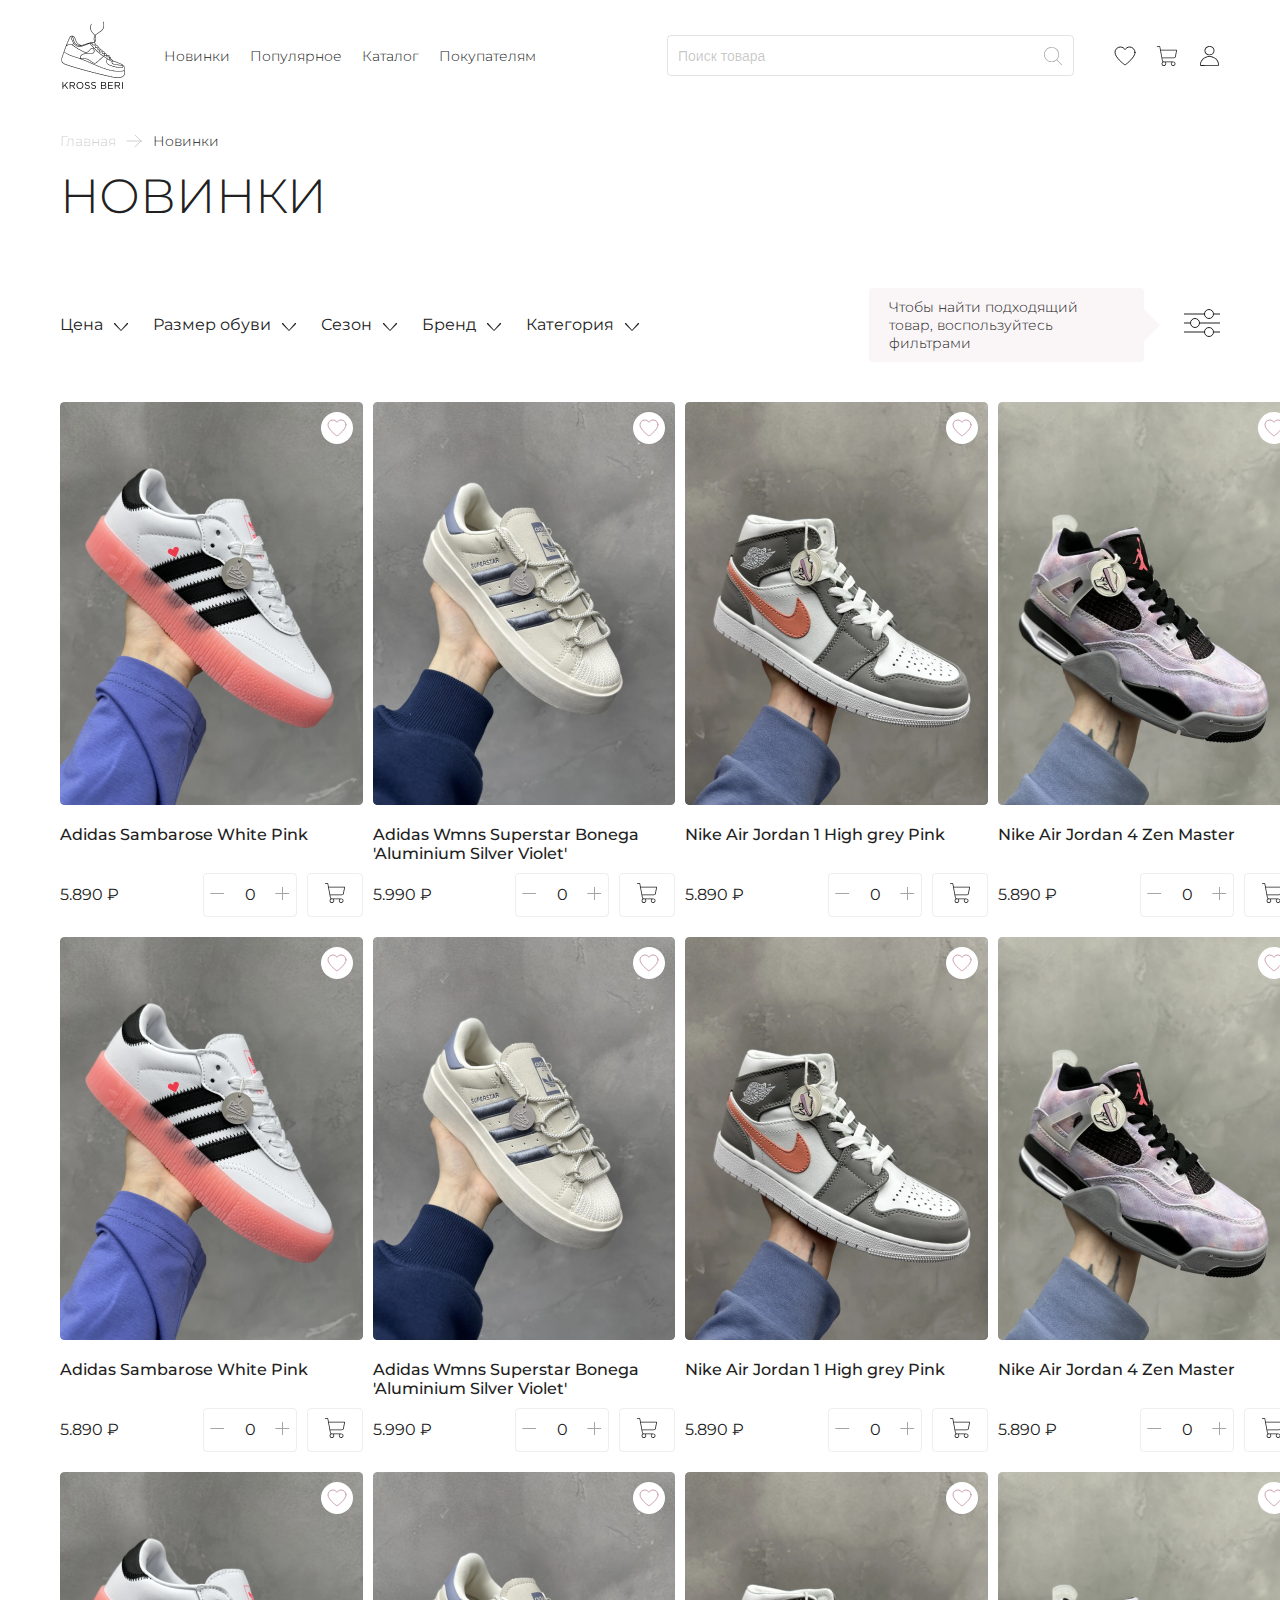
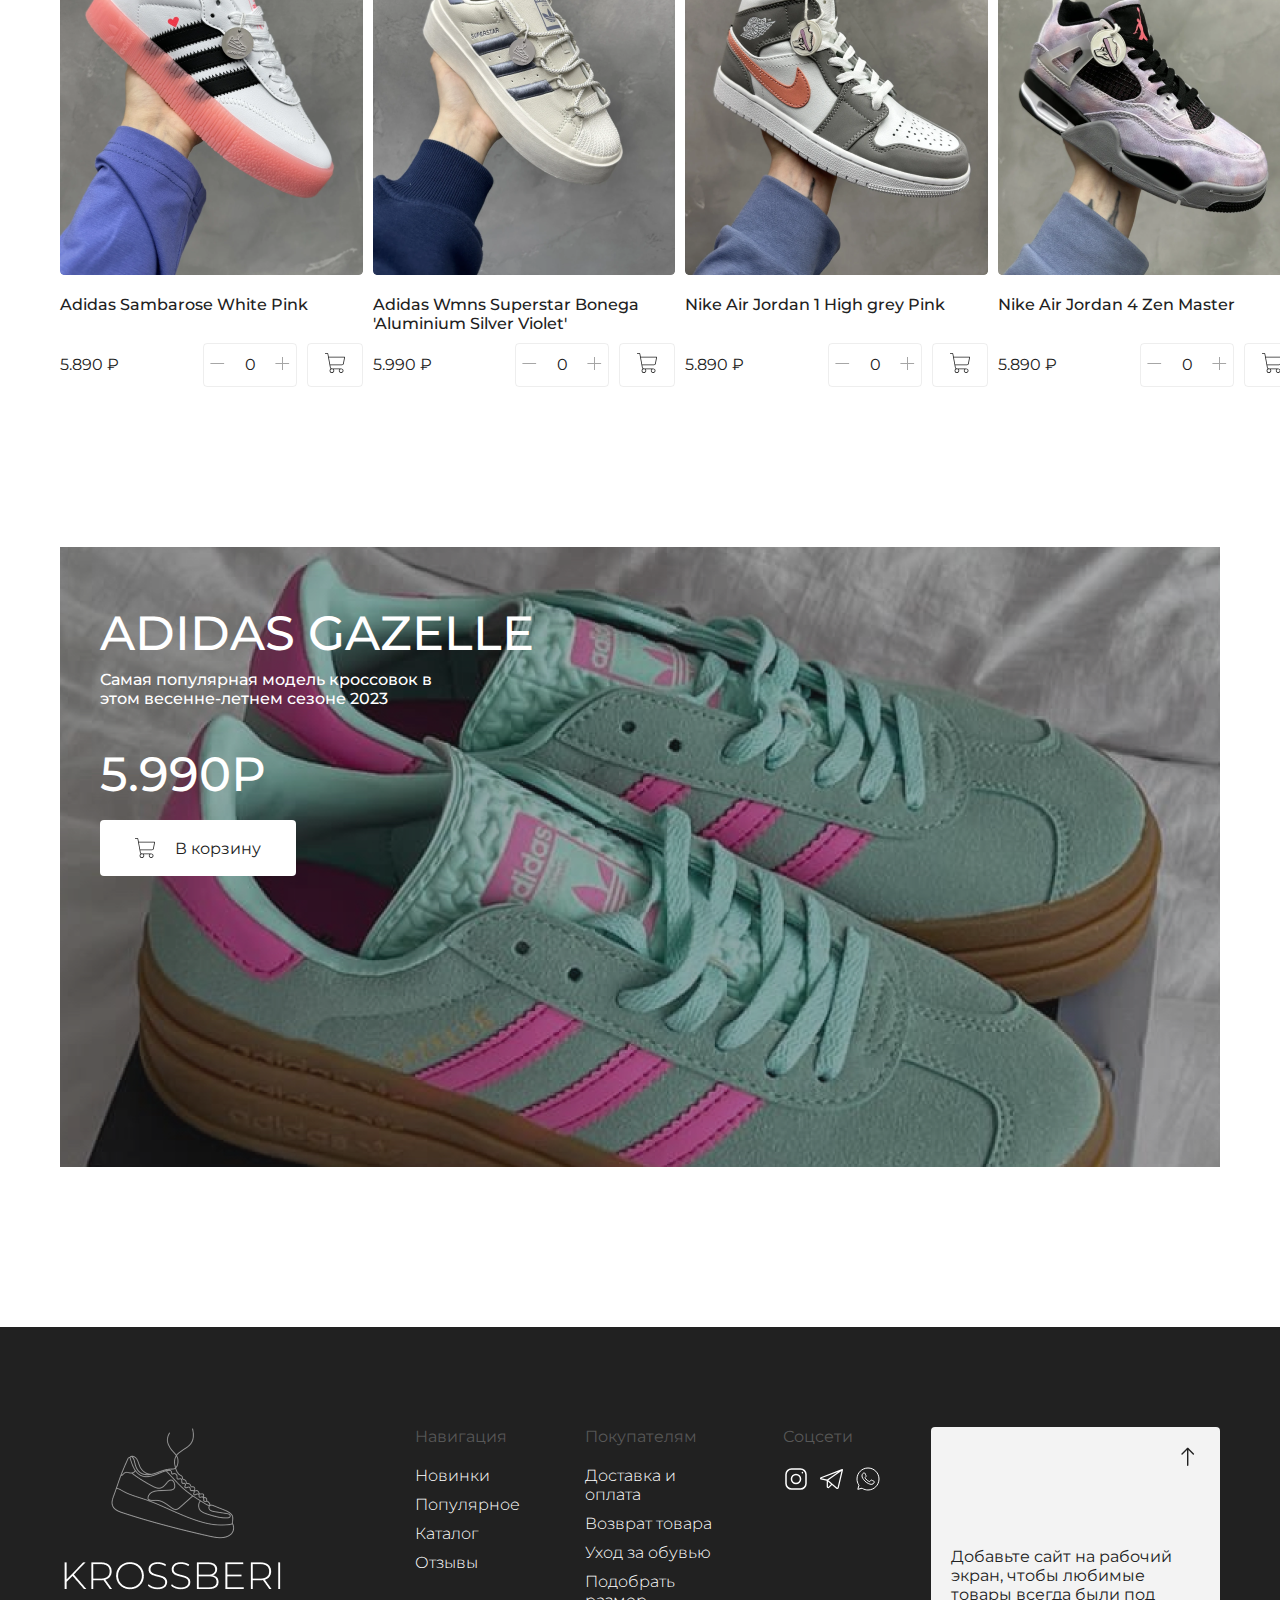
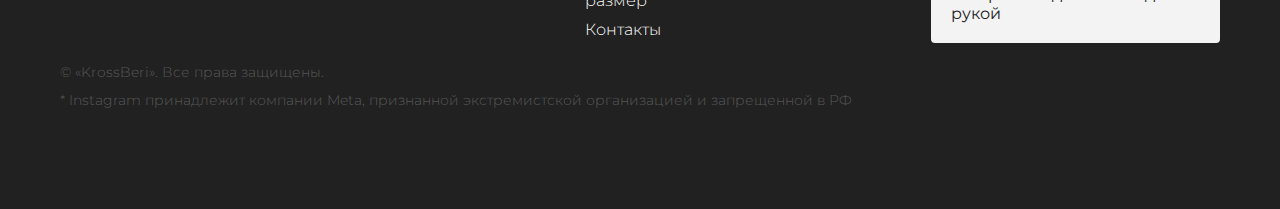
==== commit e1275cbc: "фикс день 2" ====
--- a/new.html
+++ b/new.html
@@ -840,6 +840,776 @@
                      </svg>
                   </button>
                </div>
+
+               <div class="card">
+                  <img
+                     class="card__img"
+                     src="./assets/images/shoes/adidas-sambarose-white-pink.png"
+                     alt=""
+                     class="gallety__img"
+                  />
+                  <a href="#" class="card__name">Adidas Sambarose White Pink</a>
+                  <div class="card__info">
+                     <span class="card__price">5.890 ₽</span>
+                     <div class="card__options">
+                        <div class="add-to-cart">
+                           <button class="add-to-cart__minus">
+                              <svg
+                                 xmlns="http://www.w3.org/2000/svg"
+                                 width="15"
+                                 height="13"
+                                 viewBox="0 0 15 13"
+                                 fill="none"
+                              >
+                                 <g opacity="0.4">
+                                    <line
+                                       x1="0.416504"
+                                       y1="6.5"
+                                       x2="14.1248"
+                                       y2="6.5"
+                                       stroke="#212121"
+                                    />
+                                    <!-- <line x1="7.5" y1="13" x2="7.5" y2="-2.18557e-08" stroke="#212121"/> -->
+                                 </g>
+                              </svg>
+                           </button>
+                           <span class="add-to-cart__counter">0</span>
+                           <button class="add-to-cart__plus">
+                              <svg
+                                 xmlns="http://www.w3.org/2000/svg"
+                                 width="15"
+                                 height="13"
+                                 viewBox="0 0 15 13"
+                                 fill="none"
+                              >
+                                 <g opacity="0.4">
+                                    <line
+                                       x1="0.416504"
+                                       y1="6.5"
+                                       x2="14.1248"
+                                       y2="6.5"
+                                       stroke="#212121"
+                                    />
+                                    <line
+                                       x1="7.5"
+                                       y1="13"
+                                       x2="7.5"
+                                       y2="-2.18557e-08"
+                                       stroke="#212121"
+                                    />
+                                 </g>
+                              </svg>
+                           </button>
+                        </div>
+                        <button class="card__cart">
+                           <svg
+                              xmlns="http://www.w3.org/2000/svg"
+                              width="20"
+                              height="20"
+                              viewBox="0 0 20 20"
+                              fill="none"
+                           >
+                              <path
+                                 d="M19.9102 3.98417C19.8742 3.94089 19.829 3.90605 19.778 3.88213C19.727 3.8582 19.6714 3.84578 19.615 3.84573H3.78262L3.25571 0.947011C3.2073 0.681183 3.06711 0.440779 2.85959 0.267715C2.65206 0.0946508 2.39038 -9.39379e-05 2.12015 6.98901e-08H0.384608C0.282604 6.98901e-08 0.184777 0.0405175 0.112649 0.112639C0.0405211 0.18476 0 0.282578 0 0.384573C0 0.486568 0.0405211 0.584386 0.112649 0.656507C0.184777 0.728628 0.282604 0.769146 0.384608 0.769146H2.11535C2.20642 0.767661 2.29506 0.798541 2.36549 0.85629C2.43592 0.914038 2.48357 0.994906 2.49995 1.0845L4.95183 14.5734C5.03763 15.0424 5.29463 15.4628 5.67297 15.7531C5.27624 16.0087 4.96746 16.3799 4.78827 16.8165C4.60907 17.2532 4.56809 17.7342 4.67083 18.1949C4.77358 18.6555 5.01512 19.0735 5.36288 19.3926C5.71064 19.7117 6.14789 19.9165 6.61568 19.9794C7.08347 20.0423 7.55929 19.9602 7.97899 19.7443C8.39868 19.5284 8.74206 19.1889 8.96282 18.7718C9.18359 18.3546 9.27111 17.8798 9.2136 17.4114C9.15609 16.943 8.95631 16.5034 8.64119 16.1521H14.4353C14.083 16.5459 13.8766 17.0487 13.8505 17.5765C13.8244 18.1042 13.9803 18.625 14.292 19.0516C14.6038 19.4783 15.0526 19.785 15.5633 19.9206C16.0741 20.0561 16.6159 20.0123 17.0982 19.7964C17.5806 19.5805 17.9742 19.2056 18.2133 18.7344C18.4524 18.2631 18.5225 17.7241 18.4119 17.2074C18.3013 16.6907 18.0167 16.2276 17.6056 15.8956C17.1946 15.5635 16.682 15.3825 16.1536 15.3829H6.84315C6.57309 15.3828 6.31163 15.2879 6.10431 15.1149C5.89699 14.9418 5.75694 14.7016 5.70855 14.4359L5.32394 12.3063H16.9324C17.3828 12.3064 17.8189 12.1484 18.1647 11.8599C18.5105 11.5714 18.744 11.1707 18.8247 10.7277L19.9939 4.29953C20.0039 4.24404 20.0016 4.18704 19.9871 4.13254C19.9727 4.07804 19.9464 4.02739 19.9102 3.98417ZM8.46139 17.6904C8.46139 17.9946 8.37116 18.292 8.20211 18.545C8.03307 18.798 7.7928 18.9951 7.51168 19.1115C7.23057 19.228 6.92125 19.2584 6.62282 19.1991C6.32439 19.1397 6.05027 18.9932 5.83512 18.7781C5.61996 18.563 5.47344 18.2889 5.41408 17.9905C5.35472 17.6921 5.38518 17.3828 5.50162 17.1017C5.61806 16.8206 5.81525 16.5803 6.06824 16.4113C6.32124 16.2423 6.61868 16.1521 6.92295 16.1521C7.33097 16.1521 7.72228 16.3141 8.01079 16.6026C8.2993 16.8911 8.46139 17.2824 8.46139 17.6904ZM17.692 17.6904C17.692 17.9946 17.6018 18.292 17.4327 18.545C17.2637 18.798 17.0234 18.9951 16.7423 19.1115C16.4612 19.228 16.1518 19.2584 15.8534 19.1991C15.555 19.1397 15.2809 18.9932 15.0657 18.7781C14.8506 18.563 14.704 18.2889 14.6447 17.9905C14.5853 17.6921 14.6158 17.3828 14.7322 17.1017C14.8487 16.8206 15.0459 16.5803 15.2988 16.4113C15.5518 16.2423 15.8493 16.1521 16.1536 16.1521C16.5616 16.1521 16.9529 16.3141 17.2414 16.6026C17.5299 16.8911 17.692 17.2824 17.692 17.6904ZM18.0679 10.5902C18.0195 10.856 17.8793 11.0964 17.6718 11.2695C17.4643 11.4425 17.2026 11.5373 16.9324 11.5372H5.18068L3.92204 4.61487H19.1545L18.0679 10.5902Z"
+                                 fill="#212121"
+                              />
+                           </svg>
+                        </button>
+                     </div>
+                  </div>
+                  <button class="card__favorite">
+                     <svg
+                        xmlns="http://www.w3.org/2000/svg"
+                        width="32"
+                        height="32"
+                        viewBox="0 0 32 32"
+                        fill="none"
+                     >
+                        <circle cx="16" cy="16" r="16" fill="white" />
+                        <path
+                           d="M25 12.7727C25 10.1369 22.8291 8 20.1509 8C18.3874 8 16.8488 8.92908 16 10.3141C15.1512 8.92955 13.6126 8 11.8491 8C9.1709 8.00047 7 10.1369 7 12.7727C7 13.375 7.11842 13.9493 7.32542 14.4798C8.92884 19.0189 16 24 16 24C16 24 23.0712 19.0189 24.6751 14.4798C24.8821 13.9493 25 13.375 25 12.7727Z"
+                           stroke="#CA9EB0"
+                           stroke-linecap="round"
+                           stroke-linejoin="round"
+                        />
+                     </svg>
+                  </button>
+               </div>
+
+               <div class="card">
+                  <img
+                     class="card__img"
+                     src="./assets/images/shoes/adidas-wmns-superstar-bonega-aluminium-silver-violet.png"
+                     alt=""
+                     class="gallety__img"
+                  />
+                  <a href="#" class="card__name"
+                     >Adidas Wmns Superstar Bonega 'Aluminium Silver Violet'</a
+                  >
+                  <div class="card__info">
+                     <span class="card__price">5.990 ₽</span>
+                     <div class="card__options">
+                        <div class="add-to-cart">
+                           <button class="add-to-cart__minus">
+                              <svg
+                                 xmlns="http://www.w3.org/2000/svg"
+                                 width="15"
+                                 height="13"
+                                 viewBox="0 0 15 13"
+                                 fill="none"
+                              >
+                                 <g opacity="0.4">
+                                    <line
+                                       x1="0.416504"
+                                       y1="6.5"
+                                       x2="14.1248"
+                                       y2="6.5"
+                                       stroke="#212121"
+                                    />
+                                    <!-- <line x1="7.5" y1="13" x2="7.5" y2="-2.18557e-08" stroke="#212121"/> -->
+                                 </g>
+                              </svg>
+                           </button>
+                           <span class="add-to-cart__counter">0</span>
+                           <button class="add-to-cart__plus">
+                              <svg
+                                 xmlns="http://www.w3.org/2000/svg"
+                                 width="15"
+                                 height="13"
+                                 viewBox="0 0 15 13"
+                                 fill="none"
+                              >
+                                 <g opacity="0.4">
+                                    <line
+                                       x1="0.416504"
+                                       y1="6.5"
+                                       x2="14.1248"
+                                       y2="6.5"
+                                       stroke="#212121"
+                                    />
+                                    <line
+                                       x1="7.5"
+                                       y1="13"
+                                       x2="7.5"
+                                       y2="-2.18557e-08"
+                                       stroke="#212121"
+                                    />
+                                 </g>
+                              </svg>
+                           </button>
+                        </div>
+                        <button class="card__cart">
+                           <svg
+                              xmlns="http://www.w3.org/2000/svg"
+                              width="20"
+                              height="20"
+                              viewBox="0 0 20 20"
+                              fill="none"
+                           >
+                              <path
+                                 d="M19.9102 3.98417C19.8742 3.94089 19.829 3.90605 19.778 3.88213C19.727 3.8582 19.6714 3.84578 19.615 3.84573H3.78262L3.25571 0.947011C3.2073 0.681183 3.06711 0.440779 2.85959 0.267715C2.65206 0.0946508 2.39038 -9.39379e-05 2.12015 6.98901e-08H0.384608C0.282604 6.98901e-08 0.184777 0.0405175 0.112649 0.112639C0.0405211 0.18476 0 0.282578 0 0.384573C0 0.486568 0.0405211 0.584386 0.112649 0.656507C0.184777 0.728628 0.282604 0.769146 0.384608 0.769146H2.11535C2.20642 0.767661 2.29506 0.798541 2.36549 0.85629C2.43592 0.914038 2.48357 0.994906 2.49995 1.0845L4.95183 14.5734C5.03763 15.0424 5.29463 15.4628 5.67297 15.7531C5.27624 16.0087 4.96746 16.3799 4.78827 16.8165C4.60907 17.2532 4.56809 17.7342 4.67083 18.1949C4.77358 18.6555 5.01512 19.0735 5.36288 19.3926C5.71064 19.7117 6.14789 19.9165 6.61568 19.9794C7.08347 20.0423 7.55929 19.9602 7.97899 19.7443C8.39868 19.5284 8.74206 19.1889 8.96282 18.7718C9.18359 18.3546 9.27111 17.8798 9.2136 17.4114C9.15609 16.943 8.95631 16.5034 8.64119 16.1521H14.4353C14.083 16.5459 13.8766 17.0487 13.8505 17.5765C13.8244 18.1042 13.9803 18.625 14.292 19.0516C14.6038 19.4783 15.0526 19.785 15.5633 19.9206C16.0741 20.0561 16.6159 20.0123 17.0982 19.7964C17.5806 19.5805 17.9742 19.2056 18.2133 18.7344C18.4524 18.2631 18.5225 17.7241 18.4119 17.2074C18.3013 16.6907 18.0167 16.2276 17.6056 15.8956C17.1946 15.5635 16.682 15.3825 16.1536 15.3829H6.84315C6.57309 15.3828 6.31163 15.2879 6.10431 15.1149C5.89699 14.9418 5.75694 14.7016 5.70855 14.4359L5.32394 12.3063H16.9324C17.3828 12.3064 17.8189 12.1484 18.1647 11.8599C18.5105 11.5714 18.744 11.1707 18.8247 10.7277L19.9939 4.29953C20.0039 4.24404 20.0016 4.18704 19.9871 4.13254C19.9727 4.07804 19.9464 4.02739 19.9102 3.98417ZM8.46139 17.6904C8.46139 17.9946 8.37116 18.292 8.20211 18.545C8.03307 18.798 7.7928 18.9951 7.51168 19.1115C7.23057 19.228 6.92125 19.2584 6.62282 19.1991C6.32439 19.1397 6.05027 18.9932 5.83512 18.7781C5.61996 18.563 5.47344 18.2889 5.41408 17.9905C5.35472 17.6921 5.38518 17.3828 5.50162 17.1017C5.61806 16.8206 5.81525 16.5803 6.06824 16.4113C6.32124 16.2423 6.61868 16.1521 6.92295 16.1521C7.33097 16.1521 7.72228 16.3141 8.01079 16.6026C8.2993 16.8911 8.46139 17.2824 8.46139 17.6904ZM17.692 17.6904C17.692 17.9946 17.6018 18.292 17.4327 18.545C17.2637 18.798 17.0234 18.9951 16.7423 19.1115C16.4612 19.228 16.1518 19.2584 15.8534 19.1991C15.555 19.1397 15.2809 18.9932 15.0657 18.7781C14.8506 18.563 14.704 18.2889 14.6447 17.9905C14.5853 17.6921 14.6158 17.3828 14.7322 17.1017C14.8487 16.8206 15.0459 16.5803 15.2988 16.4113C15.5518 16.2423 15.8493 16.1521 16.1536 16.1521C16.5616 16.1521 16.9529 16.3141 17.2414 16.6026C17.5299 16.8911 17.692 17.2824 17.692 17.6904ZM18.0679 10.5902C18.0195 10.856 17.8793 11.0964 17.6718 11.2695C17.4643 11.4425 17.2026 11.5373 16.9324 11.5372H5.18068L3.92204 4.61487H19.1545L18.0679 10.5902Z"
+                                 fill="#212121"
+                              />
+                           </svg>
+                        </button>
+                     </div>
+                  </div>
+                  <button class="card__favorite">
+                     <svg
+                        xmlns="http://www.w3.org/2000/svg"
+                        width="32"
+                        height="32"
+                        viewBox="0 0 32 32"
+                        fill="none"
+                     >
+                        <circle cx="16" cy="16" r="16" fill="white" />
+                        <path
+                           d="M25 12.7727C25 10.1369 22.8291 8 20.1509 8C18.3874 8 16.8488 8.92908 16 10.3141C15.1512 8.92955 13.6126 8 11.8491 8C9.1709 8.00047 7 10.1369 7 12.7727C7 13.375 7.11842 13.9493 7.32542 14.4798C8.92884 19.0189 16 24 16 24C16 24 23.0712 19.0189 24.6751 14.4798C24.8821 13.9493 25 13.375 25 12.7727Z"
+                           stroke="#CA9EB0"
+                           stroke-linecap="round"
+                           stroke-linejoin="round"
+                        />
+                     </svg>
+                  </button>
+               </div>
+
+               <div class="card">
+                  <img
+                     class="card__img"
+                     src="./assets/images/shoes/nike-air-jordan-1-high-grey-pink.png"
+                     alt=""
+                     class="gallety__img"
+                  />
+                  <a href="#" class="card__name"
+                     >Nike Air Jordan 1 High grey Pink</a
+                  >
+                  <div class="card__info">
+                     <span class="card__price">5.890 ₽</span>
+                     <div class="card__options">
+                        <div class="add-to-cart">
+                           <button class="add-to-cart__minus">
+                              <svg
+                                 xmlns="http://www.w3.org/2000/svg"
+                                 width="15"
+                                 height="13"
+                                 viewBox="0 0 15 13"
+                                 fill="none"
+                              >
+                                 <g opacity="0.4">
+                                    <line
+                                       x1="0.416504"
+                                       y1="6.5"
+                                       x2="14.1248"
+                                       y2="6.5"
+                                       stroke="#212121"
+                                    />
+                                    <!-- <line x1="7.5" y1="13" x2="7.5" y2="-2.18557e-08" stroke="#212121"/> -->
+                                 </g>
+                              </svg>
+                           </button>
+                           <span class="add-to-cart__counter">0</span>
+                           <button class="add-to-cart__plus">
+                              <svg
+                                 xmlns="http://www.w3.org/2000/svg"
+                                 width="15"
+                                 height="13"
+                                 viewBox="0 0 15 13"
+                                 fill="none"
+                              >
+                                 <g opacity="0.4">
+                                    <line
+                                       x1="0.416504"
+                                       y1="6.5"
+                                       x2="14.1248"
+                                       y2="6.5"
+                                       stroke="#212121"
+                                    />
+                                    <line
+                                       x1="7.5"
+                                       y1="13"
+                                       x2="7.5"
+                                       y2="-2.18557e-08"
+                                       stroke="#212121"
+                                    />
+                                 </g>
+                              </svg>
+                           </button>
+                        </div>
+                        <button class="card__cart">
+                           <svg
+                              xmlns="http://www.w3.org/2000/svg"
+                              width="20"
+                              height="20"
+                              viewBox="0 0 20 20"
+                              fill="none"
+                           >
+                              <path
+                                 d="M19.9102 3.98417C19.8742 3.94089 19.829 3.90605 19.778 3.88213C19.727 3.8582 19.6714 3.84578 19.615 3.84573H3.78262L3.25571 0.947011C3.2073 0.681183 3.06711 0.440779 2.85959 0.267715C2.65206 0.0946508 2.39038 -9.39379e-05 2.12015 6.98901e-08H0.384608C0.282604 6.98901e-08 0.184777 0.0405175 0.112649 0.112639C0.0405211 0.18476 0 0.282578 0 0.384573C0 0.486568 0.0405211 0.584386 0.112649 0.656507C0.184777 0.728628 0.282604 0.769146 0.384608 0.769146H2.11535C2.20642 0.767661 2.29506 0.798541 2.36549 0.85629C2.43592 0.914038 2.48357 0.994906 2.49995 1.0845L4.95183 14.5734C5.03763 15.0424 5.29463 15.4628 5.67297 15.7531C5.27624 16.0087 4.96746 16.3799 4.78827 16.8165C4.60907 17.2532 4.56809 17.7342 4.67083 18.1949C4.77358 18.6555 5.01512 19.0735 5.36288 19.3926C5.71064 19.7117 6.14789 19.9165 6.61568 19.9794C7.08347 20.0423 7.55929 19.9602 7.97899 19.7443C8.39868 19.5284 8.74206 19.1889 8.96282 18.7718C9.18359 18.3546 9.27111 17.8798 9.2136 17.4114C9.15609 16.943 8.95631 16.5034 8.64119 16.1521H14.4353C14.083 16.5459 13.8766 17.0487 13.8505 17.5765C13.8244 18.1042 13.9803 18.625 14.292 19.0516C14.6038 19.4783 15.0526 19.785 15.5633 19.9206C16.0741 20.0561 16.6159 20.0123 17.0982 19.7964C17.5806 19.5805 17.9742 19.2056 18.2133 18.7344C18.4524 18.2631 18.5225 17.7241 18.4119 17.2074C18.3013 16.6907 18.0167 16.2276 17.6056 15.8956C17.1946 15.5635 16.682 15.3825 16.1536 15.3829H6.84315C6.57309 15.3828 6.31163 15.2879 6.10431 15.1149C5.89699 14.9418 5.75694 14.7016 5.70855 14.4359L5.32394 12.3063H16.9324C17.3828 12.3064 17.8189 12.1484 18.1647 11.8599C18.5105 11.5714 18.744 11.1707 18.8247 10.7277L19.9939 4.29953C20.0039 4.24404 20.0016 4.18704 19.9871 4.13254C19.9727 4.07804 19.9464 4.02739 19.9102 3.98417ZM8.46139 17.6904C8.46139 17.9946 8.37116 18.292 8.20211 18.545C8.03307 18.798 7.7928 18.9951 7.51168 19.1115C7.23057 19.228 6.92125 19.2584 6.62282 19.1991C6.32439 19.1397 6.05027 18.9932 5.83512 18.7781C5.61996 18.563 5.47344 18.2889 5.41408 17.9905C5.35472 17.6921 5.38518 17.3828 5.50162 17.1017C5.61806 16.8206 5.81525 16.5803 6.06824 16.4113C6.32124 16.2423 6.61868 16.1521 6.92295 16.1521C7.33097 16.1521 7.72228 16.3141 8.01079 16.6026C8.2993 16.8911 8.46139 17.2824 8.46139 17.6904ZM17.692 17.6904C17.692 17.9946 17.6018 18.292 17.4327 18.545C17.2637 18.798 17.0234 18.9951 16.7423 19.1115C16.4612 19.228 16.1518 19.2584 15.8534 19.1991C15.555 19.1397 15.2809 18.9932 15.0657 18.7781C14.8506 18.563 14.704 18.2889 14.6447 17.9905C14.5853 17.6921 14.6158 17.3828 14.7322 17.1017C14.8487 16.8206 15.0459 16.5803 15.2988 16.4113C15.5518 16.2423 15.8493 16.1521 16.1536 16.1521C16.5616 16.1521 16.9529 16.3141 17.2414 16.6026C17.5299 16.8911 17.692 17.2824 17.692 17.6904ZM18.0679 10.5902C18.0195 10.856 17.8793 11.0964 17.6718 11.2695C17.4643 11.4425 17.2026 11.5373 16.9324 11.5372H5.18068L3.92204 4.61487H19.1545L18.0679 10.5902Z"
+                                 fill="#212121"
+                              />
+                           </svg>
+                        </button>
+                     </div>
+                  </div>
+                  <button class="card__favorite">
+                     <svg
+                        xmlns="http://www.w3.org/2000/svg"
+                        width="32"
+                        height="32"
+                        viewBox="0 0 32 32"
+                        fill="none"
+                     >
+                        <circle cx="16" cy="16" r="16" fill="white" />
+                        <path
+                           d="M25 12.7727C25 10.1369 22.8291 8 20.1509 8C18.3874 8 16.8488 8.92908 16 10.3141C15.1512 8.92955 13.6126 8 11.8491 8C9.1709 8.00047 7 10.1369 7 12.7727C7 13.375 7.11842 13.9493 7.32542 14.4798C8.92884 19.0189 16 24 16 24C16 24 23.0712 19.0189 24.6751 14.4798C24.8821 13.9493 25 13.375 25 12.7727Z"
+                           stroke="#CA9EB0"
+                           stroke-linecap="round"
+                           stroke-linejoin="round"
+                        />
+                     </svg>
+                  </button>
+               </div>
+
+               <div class="card">
+                  <img
+                     class="card__img"
+                     src="./assets/images/shoes/nike-ait-jordan-4-zen-master.png"
+                     alt=""
+                     class="gallety__img"
+                  />
+                  <a href class="card__name">Nike Air Jordan 4 Zen Master</a>
+                  <div class="card__info">
+                     <span class="card__price">5.890 ₽</span>
+                     <div class="card__options">
+                        <div class="add-to-cart">
+                           <button class="add-to-cart__minus">
+                              <svg
+                                 xmlns="http://www.w3.org/2000/svg"
+                                 width="15"
+                                 height="13"
+                                 viewBox="0 0 15 13"
+                                 fill="none"
+                              >
+                                 <g opacity="0.4">
+                                    <line
+                                       x1="0.416504"
+                                       y1="6.5"
+                                       x2="14.1248"
+                                       y2="6.5"
+                                       stroke="#212121"
+                                    />
+                                    <!-- <line x1="7.5" y1="13" x2="7.5" y2="-2.18557e-08" stroke="#212121"/> -->
+                                 </g>
+                              </svg>
+                           </button>
+                           <span class="add-to-cart__counter">0</span>
+                           <button class="add-to-cart__plus">
+                              <svg
+                                 xmlns="http://www.w3.org/2000/svg"
+                                 width="15"
+                                 height="13"
+                                 viewBox="0 0 15 13"
+                                 fill="none"
+                              >
+                                 <g opacity="0.4">
+                                    <line
+                                       x1="0.416504"
+                                       y1="6.5"
+                                       x2="14.1248"
+                                       y2="6.5"
+                                       stroke="#212121"
+                                    />
+                                    <line
+                                       x1="7.5"
+                                       y1="13"
+                                       x2="7.5"
+                                       y2="-2.18557e-08"
+                                       stroke="#212121"
+                                    />
+                                 </g>
+                              </svg>
+                           </button>
+                        </div>
+                        <button class="card__cart">
+                           <svg
+                              xmlns="http://www.w3.org/2000/svg"
+                              width="20"
+                              height="20"
+                              viewBox="0 0 20 20"
+                              fill="none"
+                           >
+                              <path
+                                 d="M19.9102 3.98417C19.8742 3.94089 19.829 3.90605 19.778 3.88213C19.727 3.8582 19.6714 3.84578 19.615 3.84573H3.78262L3.25571 0.947011C3.2073 0.681183 3.06711 0.440779 2.85959 0.267715C2.65206 0.0946508 2.39038 -9.39379e-05 2.12015 6.98901e-08H0.384608C0.282604 6.98901e-08 0.184777 0.0405175 0.112649 0.112639C0.0405211 0.18476 0 0.282578 0 0.384573C0 0.486568 0.0405211 0.584386 0.112649 0.656507C0.184777 0.728628 0.282604 0.769146 0.384608 0.769146H2.11535C2.20642 0.767661 2.29506 0.798541 2.36549 0.85629C2.43592 0.914038 2.48357 0.994906 2.49995 1.0845L4.95183 14.5734C5.03763 15.0424 5.29463 15.4628 5.67297 15.7531C5.27624 16.0087 4.96746 16.3799 4.78827 16.8165C4.60907 17.2532 4.56809 17.7342 4.67083 18.1949C4.77358 18.6555 5.01512 19.0735 5.36288 19.3926C5.71064 19.7117 6.14789 19.9165 6.61568 19.9794C7.08347 20.0423 7.55929 19.9602 7.97899 19.7443C8.39868 19.5284 8.74206 19.1889 8.96282 18.7718C9.18359 18.3546 9.27111 17.8798 9.2136 17.4114C9.15609 16.943 8.95631 16.5034 8.64119 16.1521H14.4353C14.083 16.5459 13.8766 17.0487 13.8505 17.5765C13.8244 18.1042 13.9803 18.625 14.292 19.0516C14.6038 19.4783 15.0526 19.785 15.5633 19.9206C16.0741 20.0561 16.6159 20.0123 17.0982 19.7964C17.5806 19.5805 17.9742 19.2056 18.2133 18.7344C18.4524 18.2631 18.5225 17.7241 18.4119 17.2074C18.3013 16.6907 18.0167 16.2276 17.6056 15.8956C17.1946 15.5635 16.682 15.3825 16.1536 15.3829H6.84315C6.57309 15.3828 6.31163 15.2879 6.10431 15.1149C5.89699 14.9418 5.75694 14.7016 5.70855 14.4359L5.32394 12.3063H16.9324C17.3828 12.3064 17.8189 12.1484 18.1647 11.8599C18.5105 11.5714 18.744 11.1707 18.8247 10.7277L19.9939 4.29953C20.0039 4.24404 20.0016 4.18704 19.9871 4.13254C19.9727 4.07804 19.9464 4.02739 19.9102 3.98417ZM8.46139 17.6904C8.46139 17.9946 8.37116 18.292 8.20211 18.545C8.03307 18.798 7.7928 18.9951 7.51168 19.1115C7.23057 19.228 6.92125 19.2584 6.62282 19.1991C6.32439 19.1397 6.05027 18.9932 5.83512 18.7781C5.61996 18.563 5.47344 18.2889 5.41408 17.9905C5.35472 17.6921 5.38518 17.3828 5.50162 17.1017C5.61806 16.8206 5.81525 16.5803 6.06824 16.4113C6.32124 16.2423 6.61868 16.1521 6.92295 16.1521C7.33097 16.1521 7.72228 16.3141 8.01079 16.6026C8.2993 16.8911 8.46139 17.2824 8.46139 17.6904ZM17.692 17.6904C17.692 17.9946 17.6018 18.292 17.4327 18.545C17.2637 18.798 17.0234 18.9951 16.7423 19.1115C16.4612 19.228 16.1518 19.2584 15.8534 19.1991C15.555 19.1397 15.2809 18.9932 15.0657 18.7781C14.8506 18.563 14.704 18.2889 14.6447 17.9905C14.5853 17.6921 14.6158 17.3828 14.7322 17.1017C14.8487 16.8206 15.0459 16.5803 15.2988 16.4113C15.5518 16.2423 15.8493 16.1521 16.1536 16.1521C16.5616 16.1521 16.9529 16.3141 17.2414 16.6026C17.5299 16.8911 17.692 17.2824 17.692 17.6904ZM18.0679 10.5902C18.0195 10.856 17.8793 11.0964 17.6718 11.2695C17.4643 11.4425 17.2026 11.5373 16.9324 11.5372H5.18068L3.92204 4.61487H19.1545L18.0679 10.5902Z"
+                                 fill="#212121"
+                              />
+                           </svg>
+                        </button>
+                     </div>
+                  </div>
+                  <button class="card__favorite">
+                     <svg
+                        xmlns="http://www.w3.org/2000/svg"
+                        width="32"
+                        height="32"
+                        viewBox="0 0 32 32"
+                        fill="none"
+                     >
+                        <circle cx="16" cy="16" r="16" fill="white" />
+                        <path
+                           d="M25 12.7727C25 10.1369 22.8291 8 20.1509 8C18.3874 8 16.8488 8.92908 16 10.3141C15.1512 8.92955 13.6126 8 11.8491 8C9.1709 8.00047 7 10.1369 7 12.7727C7 13.375 7.11842 13.9493 7.32542 14.4798C8.92884 19.0189 16 24 16 24C16 24 23.0712 19.0189 24.6751 14.4798C24.8821 13.9493 25 13.375 25 12.7727Z"
+                           stroke="#CA9EB0"
+                           stroke-linecap="round"
+                           stroke-linejoin="round"
+                        />
+                     </svg>
+                  </button>
+               </div>
+
+               <div class="card">
+                  <img
+                     class="card__img"
+                     src="./assets/images/shoes/adidas-sambarose-white-pink.png"
+                     alt=""
+                     class="gallety__img"
+                  />
+                  <a href="#" class="card__name">Adidas Sambarose White Pink</a>
+                  <div class="card__info">
+                     <span class="card__price">5.890 ₽</span>
+                     <div class="card__options">
+                        <div class="add-to-cart">
+                           <button class="add-to-cart__minus">
+                              <svg
+                                 xmlns="http://www.w3.org/2000/svg"
+                                 width="15"
+                                 height="13"
+                                 viewBox="0 0 15 13"
+                                 fill="none"
+                              >
+                                 <g opacity="0.4">
+                                    <line
+                                       x1="0.416504"
+                                       y1="6.5"
+                                       x2="14.1248"
+                                       y2="6.5"
+                                       stroke="#212121"
+                                    />
+                                    <!-- <line x1="7.5" y1="13" x2="7.5" y2="-2.18557e-08" stroke="#212121"/> -->
+                                 </g>
+                              </svg>
+                           </button>
+                           <span class="add-to-cart__counter">0</span>
+                           <button class="add-to-cart__plus">
+                              <svg
+                                 xmlns="http://www.w3.org/2000/svg"
+                                 width="15"
+                                 height="13"
+                                 viewBox="0 0 15 13"
+                                 fill="none"
+                              >
+                                 <g opacity="0.4">
+                                    <line
+                                       x1="0.416504"
+                                       y1="6.5"
+                                       x2="14.1248"
+                                       y2="6.5"
+                                       stroke="#212121"
+                                    />
+                                    <line
+                                       x1="7.5"
+                                       y1="13"
+                                       x2="7.5"
+                                       y2="-2.18557e-08"
+                                       stroke="#212121"
+                                    />
+                                 </g>
+                              </svg>
+                           </button>
+                        </div>
+                        <button class="card__cart">
+                           <svg
+                              xmlns="http://www.w3.org/2000/svg"
+                              width="20"
+                              height="20"
+                              viewBox="0 0 20 20"
+                              fill="none"
+                           >
+                              <path
+                                 d="M19.9102 3.98417C19.8742 3.94089 19.829 3.90605 19.778 3.88213C19.727 3.8582 19.6714 3.84578 19.615 3.84573H3.78262L3.25571 0.947011C3.2073 0.681183 3.06711 0.440779 2.85959 0.267715C2.65206 0.0946508 2.39038 -9.39379e-05 2.12015 6.98901e-08H0.384608C0.282604 6.98901e-08 0.184777 0.0405175 0.112649 0.112639C0.0405211 0.18476 0 0.282578 0 0.384573C0 0.486568 0.0405211 0.584386 0.112649 0.656507C0.184777 0.728628 0.282604 0.769146 0.384608 0.769146H2.11535C2.20642 0.767661 2.29506 0.798541 2.36549 0.85629C2.43592 0.914038 2.48357 0.994906 2.49995 1.0845L4.95183 14.5734C5.03763 15.0424 5.29463 15.4628 5.67297 15.7531C5.27624 16.0087 4.96746 16.3799 4.78827 16.8165C4.60907 17.2532 4.56809 17.7342 4.67083 18.1949C4.77358 18.6555 5.01512 19.0735 5.36288 19.3926C5.71064 19.7117 6.14789 19.9165 6.61568 19.9794C7.08347 20.0423 7.55929 19.9602 7.97899 19.7443C8.39868 19.5284 8.74206 19.1889 8.96282 18.7718C9.18359 18.3546 9.27111 17.8798 9.2136 17.4114C9.15609 16.943 8.95631 16.5034 8.64119 16.1521H14.4353C14.083 16.5459 13.8766 17.0487 13.8505 17.5765C13.8244 18.1042 13.9803 18.625 14.292 19.0516C14.6038 19.4783 15.0526 19.785 15.5633 19.9206C16.0741 20.0561 16.6159 20.0123 17.0982 19.7964C17.5806 19.5805 17.9742 19.2056 18.2133 18.7344C18.4524 18.2631 18.5225 17.7241 18.4119 17.2074C18.3013 16.6907 18.0167 16.2276 17.6056 15.8956C17.1946 15.5635 16.682 15.3825 16.1536 15.3829H6.84315C6.57309 15.3828 6.31163 15.2879 6.10431 15.1149C5.89699 14.9418 5.75694 14.7016 5.70855 14.4359L5.32394 12.3063H16.9324C17.3828 12.3064 17.8189 12.1484 18.1647 11.8599C18.5105 11.5714 18.744 11.1707 18.8247 10.7277L19.9939 4.29953C20.0039 4.24404 20.0016 4.18704 19.9871 4.13254C19.9727 4.07804 19.9464 4.02739 19.9102 3.98417ZM8.46139 17.6904C8.46139 17.9946 8.37116 18.292 8.20211 18.545C8.03307 18.798 7.7928 18.9951 7.51168 19.1115C7.23057 19.228 6.92125 19.2584 6.62282 19.1991C6.32439 19.1397 6.05027 18.9932 5.83512 18.7781C5.61996 18.563 5.47344 18.2889 5.41408 17.9905C5.35472 17.6921 5.38518 17.3828 5.50162 17.1017C5.61806 16.8206 5.81525 16.5803 6.06824 16.4113C6.32124 16.2423 6.61868 16.1521 6.92295 16.1521C7.33097 16.1521 7.72228 16.3141 8.01079 16.6026C8.2993 16.8911 8.46139 17.2824 8.46139 17.6904ZM17.692 17.6904C17.692 17.9946 17.6018 18.292 17.4327 18.545C17.2637 18.798 17.0234 18.9951 16.7423 19.1115C16.4612 19.228 16.1518 19.2584 15.8534 19.1991C15.555 19.1397 15.2809 18.9932 15.0657 18.7781C14.8506 18.563 14.704 18.2889 14.6447 17.9905C14.5853 17.6921 14.6158 17.3828 14.7322 17.1017C14.8487 16.8206 15.0459 16.5803 15.2988 16.4113C15.5518 16.2423 15.8493 16.1521 16.1536 16.1521C16.5616 16.1521 16.9529 16.3141 17.2414 16.6026C17.5299 16.8911 17.692 17.2824 17.692 17.6904ZM18.0679 10.5902C18.0195 10.856 17.8793 11.0964 17.6718 11.2695C17.4643 11.4425 17.2026 11.5373 16.9324 11.5372H5.18068L3.92204 4.61487H19.1545L18.0679 10.5902Z"
+                                 fill="#212121"
+                              />
+                           </svg>
+                        </button>
+                     </div>
+                  </div>
+                  <button class="card__favorite">
+                     <svg
+                        xmlns="http://www.w3.org/2000/svg"
+                        width="32"
+                        height="32"
+                        viewBox="0 0 32 32"
+                        fill="none"
+                     >
+                        <circle cx="16" cy="16" r="16" fill="white" />
+                        <path
+                           d="M25 12.7727C25 10.1369 22.8291 8 20.1509 8C18.3874 8 16.8488 8.92908 16 10.3141C15.1512 8.92955 13.6126 8 11.8491 8C9.1709 8.00047 7 10.1369 7 12.7727C7 13.375 7.11842 13.9493 7.32542 14.4798C8.92884 19.0189 16 24 16 24C16 24 23.0712 19.0189 24.6751 14.4798C24.8821 13.9493 25 13.375 25 12.7727Z"
+                           stroke="#CA9EB0"
+                           stroke-linecap="round"
+                           stroke-linejoin="round"
+                        />
+                     </svg>
+                  </button>
+               </div>
+
+               <div class="card">
+                  <img
+                     class="card__img"
+                     src="./assets/images/shoes/adidas-wmns-superstar-bonega-aluminium-silver-violet.png"
+                     alt=""
+                     class="gallety__img"
+                  />
+                  <a href="#" class="card__name"
+                     >Adidas Wmns Superstar Bonega 'Aluminium Silver Violet'</a
+                  >
+                  <div class="card__info">
+                     <span class="card__price">5.990 ₽</span>
+                     <div class="card__options">
+                        <div class="add-to-cart">
+                           <button class="add-to-cart__minus">
+                              <svg
+                                 xmlns="http://www.w3.org/2000/svg"
+                                 width="15"
+                                 height="13"
+                                 viewBox="0 0 15 13"
+                                 fill="none"
+                              >
+                                 <g opacity="0.4">
+                                    <line
+                                       x1="0.416504"
+                                       y1="6.5"
+                                       x2="14.1248"
+                                       y2="6.5"
+                                       stroke="#212121"
+                                    />
+                                    <!-- <line x1="7.5" y1="13" x2="7.5" y2="-2.18557e-08" stroke="#212121"/> -->
+                                 </g>
+                              </svg>
+                           </button>
+                           <span class="add-to-cart__counter">0</span>
+                           <button class="add-to-cart__plus">
+                              <svg
+                                 xmlns="http://www.w3.org/2000/svg"
+                                 width="15"
+                                 height="13"
+                                 viewBox="0 0 15 13"
+                                 fill="none"
+                              >
+                                 <g opacity="0.4">
+                                    <line
+                                       x1="0.416504"
+                                       y1="6.5"
+                                       x2="14.1248"
+                                       y2="6.5"
+                                       stroke="#212121"
+                                    />
+                                    <line
+                                       x1="7.5"
+                                       y1="13"
+                                       x2="7.5"
+                                       y2="-2.18557e-08"
+                                       stroke="#212121"
+                                    />
+                                 </g>
+                              </svg>
+                           </button>
+                        </div>
+                        <button class="card__cart">
+                           <svg
+                              xmlns="http://www.w3.org/2000/svg"
+                              width="20"
+                              height="20"
+                              viewBox="0 0 20 20"
+                              fill="none"
+                           >
+                              <path
+                                 d="M19.9102 3.98417C19.8742 3.94089 19.829 3.90605 19.778 3.88213C19.727 3.8582 19.6714 3.84578 19.615 3.84573H3.78262L3.25571 0.947011C3.2073 0.681183 3.06711 0.440779 2.85959 0.267715C2.65206 0.0946508 2.39038 -9.39379e-05 2.12015 6.98901e-08H0.384608C0.282604 6.98901e-08 0.184777 0.0405175 0.112649 0.112639C0.0405211 0.18476 0 0.282578 0 0.384573C0 0.486568 0.0405211 0.584386 0.112649 0.656507C0.184777 0.728628 0.282604 0.769146 0.384608 0.769146H2.11535C2.20642 0.767661 2.29506 0.798541 2.36549 0.85629C2.43592 0.914038 2.48357 0.994906 2.49995 1.0845L4.95183 14.5734C5.03763 15.0424 5.29463 15.4628 5.67297 15.7531C5.27624 16.0087 4.96746 16.3799 4.78827 16.8165C4.60907 17.2532 4.56809 17.7342 4.67083 18.1949C4.77358 18.6555 5.01512 19.0735 5.36288 19.3926C5.71064 19.7117 6.14789 19.9165 6.61568 19.9794C7.08347 20.0423 7.55929 19.9602 7.97899 19.7443C8.39868 19.5284 8.74206 19.1889 8.96282 18.7718C9.18359 18.3546 9.27111 17.8798 9.2136 17.4114C9.15609 16.943 8.95631 16.5034 8.64119 16.1521H14.4353C14.083 16.5459 13.8766 17.0487 13.8505 17.5765C13.8244 18.1042 13.9803 18.625 14.292 19.0516C14.6038 19.4783 15.0526 19.785 15.5633 19.9206C16.0741 20.0561 16.6159 20.0123 17.0982 19.7964C17.5806 19.5805 17.9742 19.2056 18.2133 18.7344C18.4524 18.2631 18.5225 17.7241 18.4119 17.2074C18.3013 16.6907 18.0167 16.2276 17.6056 15.8956C17.1946 15.5635 16.682 15.3825 16.1536 15.3829H6.84315C6.57309 15.3828 6.31163 15.2879 6.10431 15.1149C5.89699 14.9418 5.75694 14.7016 5.70855 14.4359L5.32394 12.3063H16.9324C17.3828 12.3064 17.8189 12.1484 18.1647 11.8599C18.5105 11.5714 18.744 11.1707 18.8247 10.7277L19.9939 4.29953C20.0039 4.24404 20.0016 4.18704 19.9871 4.13254C19.9727 4.07804 19.9464 4.02739 19.9102 3.98417ZM8.46139 17.6904C8.46139 17.9946 8.37116 18.292 8.20211 18.545C8.03307 18.798 7.7928 18.9951 7.51168 19.1115C7.23057 19.228 6.92125 19.2584 6.62282 19.1991C6.32439 19.1397 6.05027 18.9932 5.83512 18.7781C5.61996 18.563 5.47344 18.2889 5.41408 17.9905C5.35472 17.6921 5.38518 17.3828 5.50162 17.1017C5.61806 16.8206 5.81525 16.5803 6.06824 16.4113C6.32124 16.2423 6.61868 16.1521 6.92295 16.1521C7.33097 16.1521 7.72228 16.3141 8.01079 16.6026C8.2993 16.8911 8.46139 17.2824 8.46139 17.6904ZM17.692 17.6904C17.692 17.9946 17.6018 18.292 17.4327 18.545C17.2637 18.798 17.0234 18.9951 16.7423 19.1115C16.4612 19.228 16.1518 19.2584 15.8534 19.1991C15.555 19.1397 15.2809 18.9932 15.0657 18.7781C14.8506 18.563 14.704 18.2889 14.6447 17.9905C14.5853 17.6921 14.6158 17.3828 14.7322 17.1017C14.8487 16.8206 15.0459 16.5803 15.2988 16.4113C15.5518 16.2423 15.8493 16.1521 16.1536 16.1521C16.5616 16.1521 16.9529 16.3141 17.2414 16.6026C17.5299 16.8911 17.692 17.2824 17.692 17.6904ZM18.0679 10.5902C18.0195 10.856 17.8793 11.0964 17.6718 11.2695C17.4643 11.4425 17.2026 11.5373 16.9324 11.5372H5.18068L3.92204 4.61487H19.1545L18.0679 10.5902Z"
+                                 fill="#212121"
+                              />
+                           </svg>
+                        </button>
+                     </div>
+                  </div>
+                  <button class="card__favorite">
+                     <svg
+                        xmlns="http://www.w3.org/2000/svg"
+                        width="32"
+                        height="32"
+                        viewBox="0 0 32 32"
+                        fill="none"
+                     >
+                        <circle cx="16" cy="16" r="16" fill="white" />
+                        <path
+                           d="M25 12.7727C25 10.1369 22.8291 8 20.1509 8C18.3874 8 16.8488 8.92908 16 10.3141C15.1512 8.92955 13.6126 8 11.8491 8C9.1709 8.00047 7 10.1369 7 12.7727C7 13.375 7.11842 13.9493 7.32542 14.4798C8.92884 19.0189 16 24 16 24C16 24 23.0712 19.0189 24.6751 14.4798C24.8821 13.9493 25 13.375 25 12.7727Z"
+                           stroke="#CA9EB0"
+                           stroke-linecap="round"
+                           stroke-linejoin="round"
+                        />
+                     </svg>
+                  </button>
+               </div>
+
+               <div class="card">
+                  <img
+                     class="card__img"
+                     src="./assets/images/shoes/nike-air-jordan-1-high-grey-pink.png"
+                     alt=""
+                     class="gallety__img"
+                  />
+                  <a href="#" class="card__name"
+                     >Nike Air Jordan 1 High grey Pink</a
+                  >
+                  <div class="card__info">
+                     <span class="card__price">5.890 ₽</span>
+                     <div class="card__options">
+                        <div class="add-to-cart">
+                           <button class="add-to-cart__minus">
+                              <svg
+                                 xmlns="http://www.w3.org/2000/svg"
+                                 width="15"
+                                 height="13"
+                                 viewBox="0 0 15 13"
+                                 fill="none"
+                              >
+                                 <g opacity="0.4">
+                                    <line
+                                       x1="0.416504"
+                                       y1="6.5"
+                                       x2="14.1248"
+                                       y2="6.5"
+                                       stroke="#212121"
+                                    />
+                                    <!-- <line x1="7.5" y1="13" x2="7.5" y2="-2.18557e-08" stroke="#212121"/> -->
+                                 </g>
+                              </svg>
+                           </button>
+                           <span class="add-to-cart__counter">0</span>
+                           <button class="add-to-cart__plus">
+                              <svg
+                                 xmlns="http://www.w3.org/2000/svg"
+                                 width="15"
+                                 height="13"
+                                 viewBox="0 0 15 13"
+                                 fill="none"
+                              >
+                                 <g opacity="0.4">
+                                    <line
+                                       x1="0.416504"
+                                       y1="6.5"
+                                       x2="14.1248"
+                                       y2="6.5"
+                                       stroke="#212121"
+                                    />
+                                    <line
+                                       x1="7.5"
+                                       y1="13"
+                                       x2="7.5"
+                                       y2="-2.18557e-08"
+                                       stroke="#212121"
+                                    />
+                                 </g>
+                              </svg>
+                           </button>
+                        </div>
+                        <button class="card__cart">
+                           <svg
+                              xmlns="http://www.w3.org/2000/svg"
+                              width="20"
+                              height="20"
+                              viewBox="0 0 20 20"
+                              fill="none"
+                           >
+                              <path
+                                 d="M19.9102 3.98417C19.8742 3.94089 19.829 3.90605 19.778 3.88213C19.727 3.8582 19.6714 3.84578 19.615 3.84573H3.78262L3.25571 0.947011C3.2073 0.681183 3.06711 0.440779 2.85959 0.267715C2.65206 0.0946508 2.39038 -9.39379e-05 2.12015 6.98901e-08H0.384608C0.282604 6.98901e-08 0.184777 0.0405175 0.112649 0.112639C0.0405211 0.18476 0 0.282578 0 0.384573C0 0.486568 0.0405211 0.584386 0.112649 0.656507C0.184777 0.728628 0.282604 0.769146 0.384608 0.769146H2.11535C2.20642 0.767661 2.29506 0.798541 2.36549 0.85629C2.43592 0.914038 2.48357 0.994906 2.49995 1.0845L4.95183 14.5734C5.03763 15.0424 5.29463 15.4628 5.67297 15.7531C5.27624 16.0087 4.96746 16.3799 4.78827 16.8165C4.60907 17.2532 4.56809 17.7342 4.67083 18.1949C4.77358 18.6555 5.01512 19.0735 5.36288 19.3926C5.71064 19.7117 6.14789 19.9165 6.61568 19.9794C7.08347 20.0423 7.55929 19.9602 7.97899 19.7443C8.39868 19.5284 8.74206 19.1889 8.96282 18.7718C9.18359 18.3546 9.27111 17.8798 9.2136 17.4114C9.15609 16.943 8.95631 16.5034 8.64119 16.1521H14.4353C14.083 16.5459 13.8766 17.0487 13.8505 17.5765C13.8244 18.1042 13.9803 18.625 14.292 19.0516C14.6038 19.4783 15.0526 19.785 15.5633 19.9206C16.0741 20.0561 16.6159 20.0123 17.0982 19.7964C17.5806 19.5805 17.9742 19.2056 18.2133 18.7344C18.4524 18.2631 18.5225 17.7241 18.4119 17.2074C18.3013 16.6907 18.0167 16.2276 17.6056 15.8956C17.1946 15.5635 16.682 15.3825 16.1536 15.3829H6.84315C6.57309 15.3828 6.31163 15.2879 6.10431 15.1149C5.89699 14.9418 5.75694 14.7016 5.70855 14.4359L5.32394 12.3063H16.9324C17.3828 12.3064 17.8189 12.1484 18.1647 11.8599C18.5105 11.5714 18.744 11.1707 18.8247 10.7277L19.9939 4.29953C20.0039 4.24404 20.0016 4.18704 19.9871 4.13254C19.9727 4.07804 19.9464 4.02739 19.9102 3.98417ZM8.46139 17.6904C8.46139 17.9946 8.37116 18.292 8.20211 18.545C8.03307 18.798 7.7928 18.9951 7.51168 19.1115C7.23057 19.228 6.92125 19.2584 6.62282 19.1991C6.32439 19.1397 6.05027 18.9932 5.83512 18.7781C5.61996 18.563 5.47344 18.2889 5.41408 17.9905C5.35472 17.6921 5.38518 17.3828 5.50162 17.1017C5.61806 16.8206 5.81525 16.5803 6.06824 16.4113C6.32124 16.2423 6.61868 16.1521 6.92295 16.1521C7.33097 16.1521 7.72228 16.3141 8.01079 16.6026C8.2993 16.8911 8.46139 17.2824 8.46139 17.6904ZM17.692 17.6904C17.692 17.9946 17.6018 18.292 17.4327 18.545C17.2637 18.798 17.0234 18.9951 16.7423 19.1115C16.4612 19.228 16.1518 19.2584 15.8534 19.1991C15.555 19.1397 15.2809 18.9932 15.0657 18.7781C14.8506 18.563 14.704 18.2889 14.6447 17.9905C14.5853 17.6921 14.6158 17.3828 14.7322 17.1017C14.8487 16.8206 15.0459 16.5803 15.2988 16.4113C15.5518 16.2423 15.8493 16.1521 16.1536 16.1521C16.5616 16.1521 16.9529 16.3141 17.2414 16.6026C17.5299 16.8911 17.692 17.2824 17.692 17.6904ZM18.0679 10.5902C18.0195 10.856 17.8793 11.0964 17.6718 11.2695C17.4643 11.4425 17.2026 11.5373 16.9324 11.5372H5.18068L3.92204 4.61487H19.1545L18.0679 10.5902Z"
+                                 fill="#212121"
+                              />
+                           </svg>
+                        </button>
+                     </div>
+                  </div>
+                  <button class="card__favorite">
+                     <svg
+                        xmlns="http://www.w3.org/2000/svg"
+                        width="32"
+                        height="32"
+                        viewBox="0 0 32 32"
+                        fill="none"
+                     >
+                        <circle cx="16" cy="16" r="16" fill="white" />
+                        <path
+                           d="M25 12.7727C25 10.1369 22.8291 8 20.1509 8C18.3874 8 16.8488 8.92908 16 10.3141C15.1512 8.92955 13.6126 8 11.8491 8C9.1709 8.00047 7 10.1369 7 12.7727C7 13.375 7.11842 13.9493 7.32542 14.4798C8.92884 19.0189 16 24 16 24C16 24 23.0712 19.0189 24.6751 14.4798C24.8821 13.9493 25 13.375 25 12.7727Z"
+                           stroke="#CA9EB0"
+                           stroke-linecap="round"
+                           stroke-linejoin="round"
+                        />
+                     </svg>
+                  </button>
+               </div>
+
+               <div class="card">
+                  <img
+                     class="card__img"
+                     src="./assets/images/shoes/nike-ait-jordan-4-zen-master.png"
+                     alt=""
+                     class="gallety__img"
+                  />
+                  <a href class="card__name">Nike Air Jordan 4 Zen Master</a>
+                  <div class="card__info">
+                     <span class="card__price">5.890 ₽</span>
+                     <div class="card__options">
+                        <div class="add-to-cart">
+                           <button class="add-to-cart__minus">
+                              <svg
+                                 xmlns="http://www.w3.org/2000/svg"
+                                 width="15"
+                                 height="13"
+                                 viewBox="0 0 15 13"
+                                 fill="none"
+                              >
+                                 <g opacity="0.4">
+                                    <line
+                                       x1="0.416504"
+                                       y1="6.5"
+                                       x2="14.1248"
+                                       y2="6.5"
+                                       stroke="#212121"
+                                    />
+                                    <!-- <line x1="7.5" y1="13" x2="7.5" y2="-2.18557e-08" stroke="#212121"/> -->
+                                 </g>
+                              </svg>
+                           </button>
+                           <span class="add-to-cart__counter">0</span>
+                           <button class="add-to-cart__plus">
+                              <svg
+                                 xmlns="http://www.w3.org/2000/svg"
+                                 width="15"
+                                 height="13"
+                                 viewBox="0 0 15 13"
+                                 fill="none"
+                              >
+                                 <g opacity="0.4">
+                                    <line
+                                       x1="0.416504"
+                                       y1="6.5"
+                                       x2="14.1248"
+                                       y2="6.5"
+                                       stroke="#212121"
+                                    />
+                                    <line
+                                       x1="7.5"
+                                       y1="13"
+                                       x2="7.5"
+                                       y2="-2.18557e-08"
+                                       stroke="#212121"
+                                    />
+                                 </g>
+                              </svg>
+                           </button>
+                        </div>
+                        <button class="card__cart">
+                           <svg
+                              xmlns="http://www.w3.org/2000/svg"
+                              width="20"
+                              height="20"
+                              viewBox="0 0 20 20"
+                              fill="none"
+                           >
+                              <path
+                                 d="M19.9102 3.98417C19.8742 3.94089 19.829 3.90605 19.778 3.88213C19.727 3.8582 19.6714 3.84578 19.615 3.84573H3.78262L3.25571 0.947011C3.2073 0.681183 3.06711 0.440779 2.85959 0.267715C2.65206 0.0946508 2.39038 -9.39379e-05 2.12015 6.98901e-08H0.384608C0.282604 6.98901e-08 0.184777 0.0405175 0.112649 0.112639C0.0405211 0.18476 0 0.282578 0 0.384573C0 0.486568 0.0405211 0.584386 0.112649 0.656507C0.184777 0.728628 0.282604 0.769146 0.384608 0.769146H2.11535C2.20642 0.767661 2.29506 0.798541 2.36549 0.85629C2.43592 0.914038 2.48357 0.994906 2.49995 1.0845L4.95183 14.5734C5.03763 15.0424 5.29463 15.4628 5.67297 15.7531C5.27624 16.0087 4.96746 16.3799 4.78827 16.8165C4.60907 17.2532 4.56809 17.7342 4.67083 18.1949C4.77358 18.6555 5.01512 19.0735 5.36288 19.3926C5.71064 19.7117 6.14789 19.9165 6.61568 19.9794C7.08347 20.0423 7.55929 19.9602 7.97899 19.7443C8.39868 19.5284 8.74206 19.1889 8.96282 18.7718C9.18359 18.3546 9.27111 17.8798 9.2136 17.4114C9.15609 16.943 8.95631 16.5034 8.64119 16.1521H14.4353C14.083 16.5459 13.8766 17.0487 13.8505 17.5765C13.8244 18.1042 13.9803 18.625 14.292 19.0516C14.6038 19.4783 15.0526 19.785 15.5633 19.9206C16.0741 20.0561 16.6159 20.0123 17.0982 19.7964C17.5806 19.5805 17.9742 19.2056 18.2133 18.7344C18.4524 18.2631 18.5225 17.7241 18.4119 17.2074C18.3013 16.6907 18.0167 16.2276 17.6056 15.8956C17.1946 15.5635 16.682 15.3825 16.1536 15.3829H6.84315C6.57309 15.3828 6.31163 15.2879 6.10431 15.1149C5.89699 14.9418 5.75694 14.7016 5.70855 14.4359L5.32394 12.3063H16.9324C17.3828 12.3064 17.8189 12.1484 18.1647 11.8599C18.5105 11.5714 18.744 11.1707 18.8247 10.7277L19.9939 4.29953C20.0039 4.24404 20.0016 4.18704 19.9871 4.13254C19.9727 4.07804 19.9464 4.02739 19.9102 3.98417ZM8.46139 17.6904C8.46139 17.9946 8.37116 18.292 8.20211 18.545C8.03307 18.798 7.7928 18.9951 7.51168 19.1115C7.23057 19.228 6.92125 19.2584 6.62282 19.1991C6.32439 19.1397 6.05027 18.9932 5.83512 18.7781C5.61996 18.563 5.47344 18.2889 5.41408 17.9905C5.35472 17.6921 5.38518 17.3828 5.50162 17.1017C5.61806 16.8206 5.81525 16.5803 6.06824 16.4113C6.32124 16.2423 6.61868 16.1521 6.92295 16.1521C7.33097 16.1521 7.72228 16.3141 8.01079 16.6026C8.2993 16.8911 8.46139 17.2824 8.46139 17.6904ZM17.692 17.6904C17.692 17.9946 17.6018 18.292 17.4327 18.545C17.2637 18.798 17.0234 18.9951 16.7423 19.1115C16.4612 19.228 16.1518 19.2584 15.8534 19.1991C15.555 19.1397 15.2809 18.9932 15.0657 18.7781C14.8506 18.563 14.704 18.2889 14.6447 17.9905C14.5853 17.6921 14.6158 17.3828 14.7322 17.1017C14.8487 16.8206 15.0459 16.5803 15.2988 16.4113C15.5518 16.2423 15.8493 16.1521 16.1536 16.1521C16.5616 16.1521 16.9529 16.3141 17.2414 16.6026C17.5299 16.8911 17.692 17.2824 17.692 17.6904ZM18.0679 10.5902C18.0195 10.856 17.8793 11.0964 17.6718 11.2695C17.4643 11.4425 17.2026 11.5373 16.9324 11.5372H5.18068L3.92204 4.61487H19.1545L18.0679 10.5902Z"
+                                 fill="#212121"
+                              />
+                           </svg>
+                        </button>
+                     </div>
+                  </div>
+                  <button class="card__favorite">
+                     <svg
+                        xmlns="http://www.w3.org/2000/svg"
+                        width="32"
+                        height="32"
+                        viewBox="0 0 32 32"
+                        fill="none"
+                     >
+                        <circle cx="16" cy="16" r="16" fill="white" />
+                        <path
+                           d="M25 12.7727C25 10.1369 22.8291 8 20.1509 8C18.3874 8 16.8488 8.92908 16 10.3141C15.1512 8.92955 13.6126 8 11.8491 8C9.1709 8.00047 7 10.1369 7 12.7727C7 13.375 7.11842 13.9493 7.32542 14.4798C8.92884 19.0189 16 24 16 24C16 24 23.0712 19.0189 24.6751 14.4798C24.8821 13.9493 25 13.375 25 12.7727Z"
+                           stroke="#CA9EB0"
+                           stroke-linecap="round"
+                           stroke-linejoin="round"
+                        />
+                     </svg>
+                  </button>
+               </div>
+
+
             </div>
          </section>
 
--- a/assets/css/style.css
+++ b/assets/css/style.css
@@ -520,7 +520,8 @@
 .cards {
   display: grid;
   grid-template-columns: repeat(4, 1fr);
-  grid-gap: 10px;
+  grid-column-gap: 10px;
+  grid-row-gap: 20px;
 }
 .cards .card {
   position: relative;
@@ -910,6 +911,9 @@
   right: 0;
 }
 
+.tiles {
+  margin-bottom: 160px;
+}
 .tiles .tiles__title {
   margin-bottom: 65px;
 }/*# sourceMappingURL=style.css.map */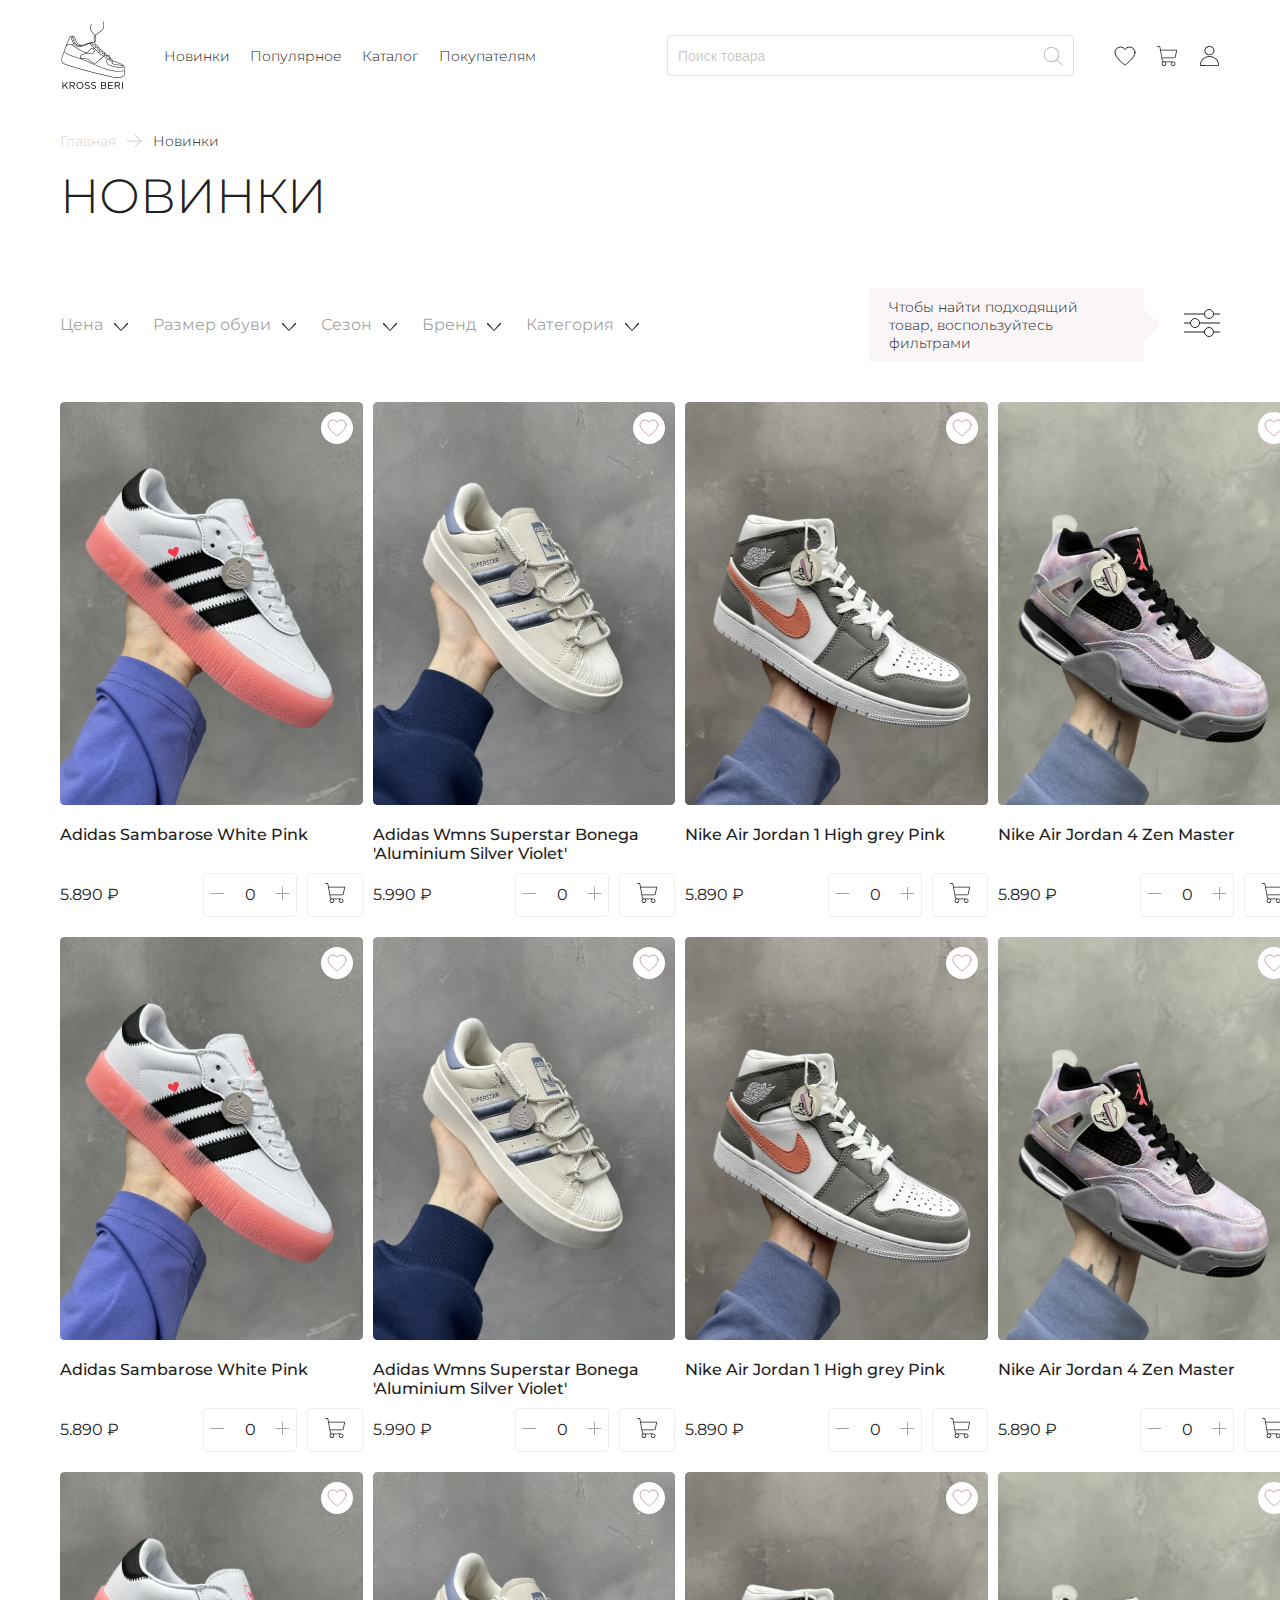
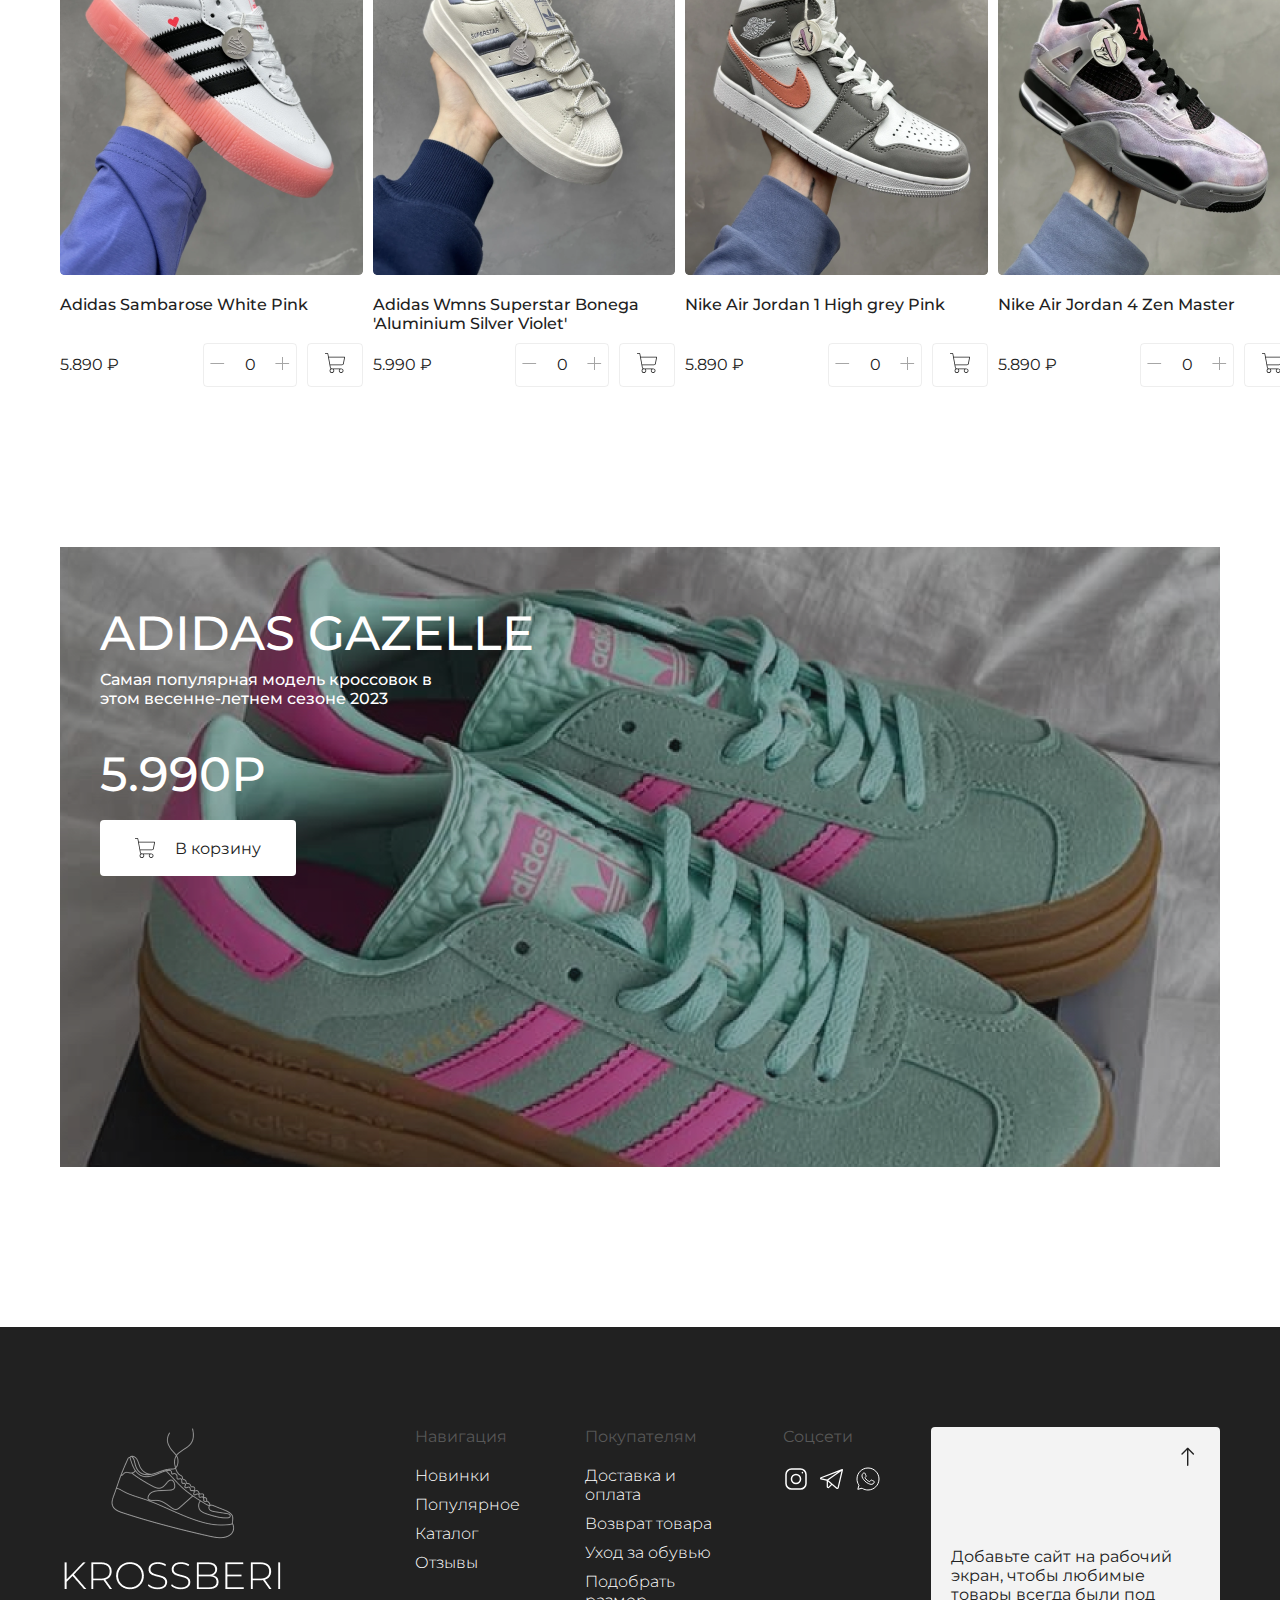
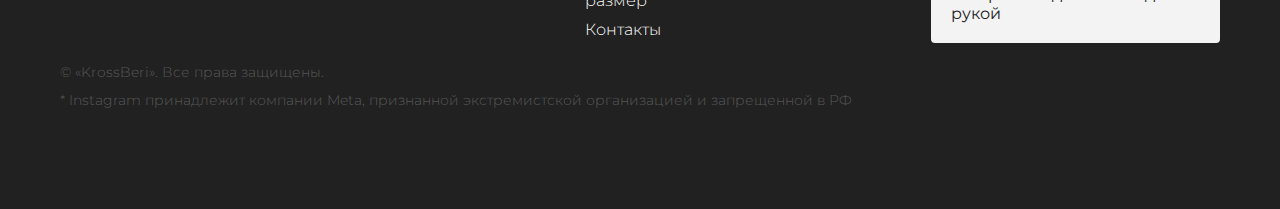
==== commit 61ffd8f8: "Работа фильтров" ====
--- a/new.html
+++ b/new.html
@@ -46,6 +46,7 @@
                <li
                   class="header__item header__modal-trigger header__modal-trigger_low"
                >
+
                   <a href="#"> Популярное </a>
 
                   <div class="header__modal-window">
@@ -214,8 +215,9 @@
 
             <div class="filters container">
                <div class="filters__list">
-                  <div class="filters__item filters__modal-trigger">
+                  <div class="filters__item filters__modal-trigger filters__modal-trigger_price">
                      <div class="filters__head">
+                        <!-- <select name="filter-price" id="filter-price"></select> -->
                         <span>Цена</span>
                         <svg
                            class="filters__condition"
@@ -241,12 +243,13 @@
                               <input type="text" placeholder="до 18.000 ₽" />
                            </div>
 
-                           <button class="filters__submit">Применить</button>
-                        </div>
-                     </div>
-                  </div>
-
-                  <div class="filters__item filters__modal-trigger">
+                           <button class="filters__submit" id="filters-price-submit">Применить</button>
+                        </div>
+                     </div>
+                  </div>
+
+                  <div class="filters__item filters__modal-trigger filters__modal-trigger_select">
+                     <select name="filter-size" id="filter-size"></select>
                      <div class="filters__head">
                         <span>Размер обуви</span>
                         <svg
@@ -269,23 +272,24 @@
                               <p class="filters__size-title">EUR</p>
                               <div class="filters__size-grid">
                                  
-                                 <button class="filters__size-btn">35</button>
-                                 <button class="filters__size-btn active">36</button>
-                                 <button class="filters__size-btn">37</button>
-                                 <button class="filters__size-btn">38</button>
-                                 <button class="filters__size-btn">39</button>
-                                 <button class="filters__size-btn">40</button>
-                                 <button class="filters__size-btn">41</button>
-                                 <button class="filters__size-btn">42</button>
-                                 <button class="filters__size-btn">43</button>
-                                 <button class="filters__size-btn">44</button>
+                                 <button value="35" class="filters__size-btn">35</button>
+                                 <button value="36" class="filters__size-btn">36</button>
+                                 <button value="37" class="filters__size-btn">37</button>
+                                 <button value="38" class="filters__size-btn">38</button>
+                                 <button value="39" class="filters__size-btn">39</button>
+                                 <button value="40" class="filters__size-btn">40</button>
+                                 <button value="41" class="filters__size-btn">41</button>
+                                 <button value="42" class="filters__size-btn">42</button>
+                                 <button value="43" class="filters__size-btn">43</button>
+                                 <button value="44" class="filters__size-btn">44</button>
                               </div>
                            </div>
                         </div>
                      </div>
                   </div>
 
-                  <div class="filters__item filters__modal-trigger">
+                  <div class="filters__item filters__modal-trigger filters__modal-trigger_select">
+                     <select name="filter-season" id="filter-season"></select>
                      <div class="filters__head">
                         <span>Сезон</span>
                         <svg
@@ -305,26 +309,28 @@
                      <div class="filters__body filters__modal-body">
                         <div class="filters__body-content">
                            <div class="filters__select">
-                              <button class="filters__option">
+                              <button class="filters__option" value="summer">
                                  Лето
                               </button>
-                              <button class="filters__option">
+                              <button class="filters__option" value="autumn">
                                  Осень
                               </button>
-                              <button class="filters__option active">
+                              <button class="filters__option" value="winter">
                                  Зима
                               </button>
-                              <button class="filters__option">
+                              <button class="filters__option" value="spring">
                                  Весна
                               </button>
-                              <button class="filters__option">
+                              <button class="filters__option" value="demi-season">
                                  Демисезон
                               </button>
                            </div>
                         </div>
                      </div>
                   </div>
-                  <div class="filters__item filters__modal-trigger">
+                  <div class="filters__item filters__modal-trigger filters__modal-trigger_select">
+                     <select name="filter-brand" id="filter-brand"></select>
+
                      <div class="filters__head">
                         <span>Бренд</span>
                         <svg
@@ -344,13 +350,13 @@
                      <div class="filters__body filters__modal-body">
                         <div class="filters__body-content">
                            <div class="filters__select">
-                              <button class="filters__option">
+                              <button class="filters__option" value="adidas">
                                  Adidas
                               </button>
-                              <button class="filters__option active">
+                              <button class="filters__option" value="nike">
                                  Nike
                               </button>
-                              <button class="filters__option ">
+                              <button class="filters__option " value="converse">
                                  Converse
                               </button>
                               
@@ -358,7 +364,9 @@
                         </div>
                      </div>
                   </div>
-                  <div class="filters__item filters__modal-trigger">
+                  <div class="filters__item filters__modal-trigger filters__modal-trigger_select">
+                     <select name="filter-category" id="filter-category"></select>
+
                      <div class="filters__head">
                         <span>Категория</span>
                         <svg
@@ -378,25 +386,25 @@
                      <div class="filters__body filters__modal-body">
                         <div class="filters__body-content">
                            <div class="filters__select">
-                              <button class="filters__option">
+                              <button class="filters__option" value="all">
                                  Все категории
                               </button>
-                              <button class="filters__option">
+                              <button class="filters__option" value="sneakers2">
                                  Кроссовки
                               </button>
-                              <button class="filters__option active">
+                              <button class="filters__option" value="sneakers">
                                  Кеды
                               </button>
-                              <button class="filters__option">
+                              <button class="filters__option" value="boots">
                                  Ботинки
                               </button>
-                              <button class="filters__option">
+                              <button class="filters__option" value="ugg">
                                  Угги
                               </button>
-                              <button class="filters__option">
+                              <button class="filters__option" value="moonwalkers">
                                  Луноходы
                               </button>
-                              <button class="filters__option">
+                              <button class="filters__option" value="accessories">
                                  Аксессуары
                               </button>
                            </div>
@@ -413,6 +421,7 @@
                   </div>
 
                   <div class="filters__sort-wrapper filters__modal-trigger">
+                     <select name="filters-sort" id="filters-sort"></select>
                      <button class="filters__sort-btn">
                         <svg
                            xmlns="http://www.w3.org/2000/svg"
@@ -1776,5 +1785,8 @@
             </div>
          </div>
       </footer>
+
+
+      <script src="./assets/js/filters.js"></script>
    </body>
 </html>
--- a/assets/css/style.css
+++ b/assets/css/style.css
@@ -565,6 +565,7 @@
   flex-direction: row;
   justify-content: space-between;
   align-items: center;
+  transition: all 0.3s ease 0s;
 }
 .cards .card .card__info .card__options .add-to-cart .add-to-cart__minus {
   outline: none;
@@ -580,6 +581,16 @@
   transition: all 0.3s ease 0s;
   cursor: pointer;
 }
+.cards .card .card__info .card__options .add-to-cart > button g {
+  transition: all 0.3s ease 0s;
+  cursor: pointer;
+}
+.cards .card .card__info .card__options .add-to-cart > button:hover g {
+  opacity: 1;
+}
+.cards .card .card__info .card__options .add-to-cart:hover {
+  border: 1px solid #212121;
+}
 .cards .card .card__info .card__options .card__cart {
   outline: none;
   border: none;
@@ -592,6 +603,11 @@
   display: block;
   width: -moz-fit-content;
   width: fit-content;
+  transition: all 0.3s ease 0s;
+  cursor: pointer;
+}
+.cards .card .card__info .card__options .card__cart:hover {
+  border-color: #212121;
 }
 .cards .card .card__favorite {
   outline: none;
@@ -729,9 +745,12 @@
 }
 .filters .filters__list .filters__item .filters__head span {
   margin-right: 6px;
+  color: rgba(33, 33, 33, 0.4392156863);
+  transition: all 0.3s ease 0s;
 }
 .filters .filters__list .filters__item .filters__head .filters__condition {
   transform: rotate(180deg) translateY(-2px);
+  transition: all 0.3s ease 0s;
 }
 .filters .filters__sort {
   display: grid;
@@ -777,6 +796,15 @@
   transition: all 0.3s ease 0s;
   cursor: pointer;
   position: relative;
+}
+.filters .filters__modal-trigger select {
+  display: none;
+}
+.filters .filters__modal-trigger:hover .filters__head span {
+  color: #212121;
+}
+.filters .filters__modal-trigger:hover .filters__head .filters__condition {
+  transform: rotateY(180deg);
 }
 .filters .filters__modal-trigger:hover .filters__modal-body {
   display: block;
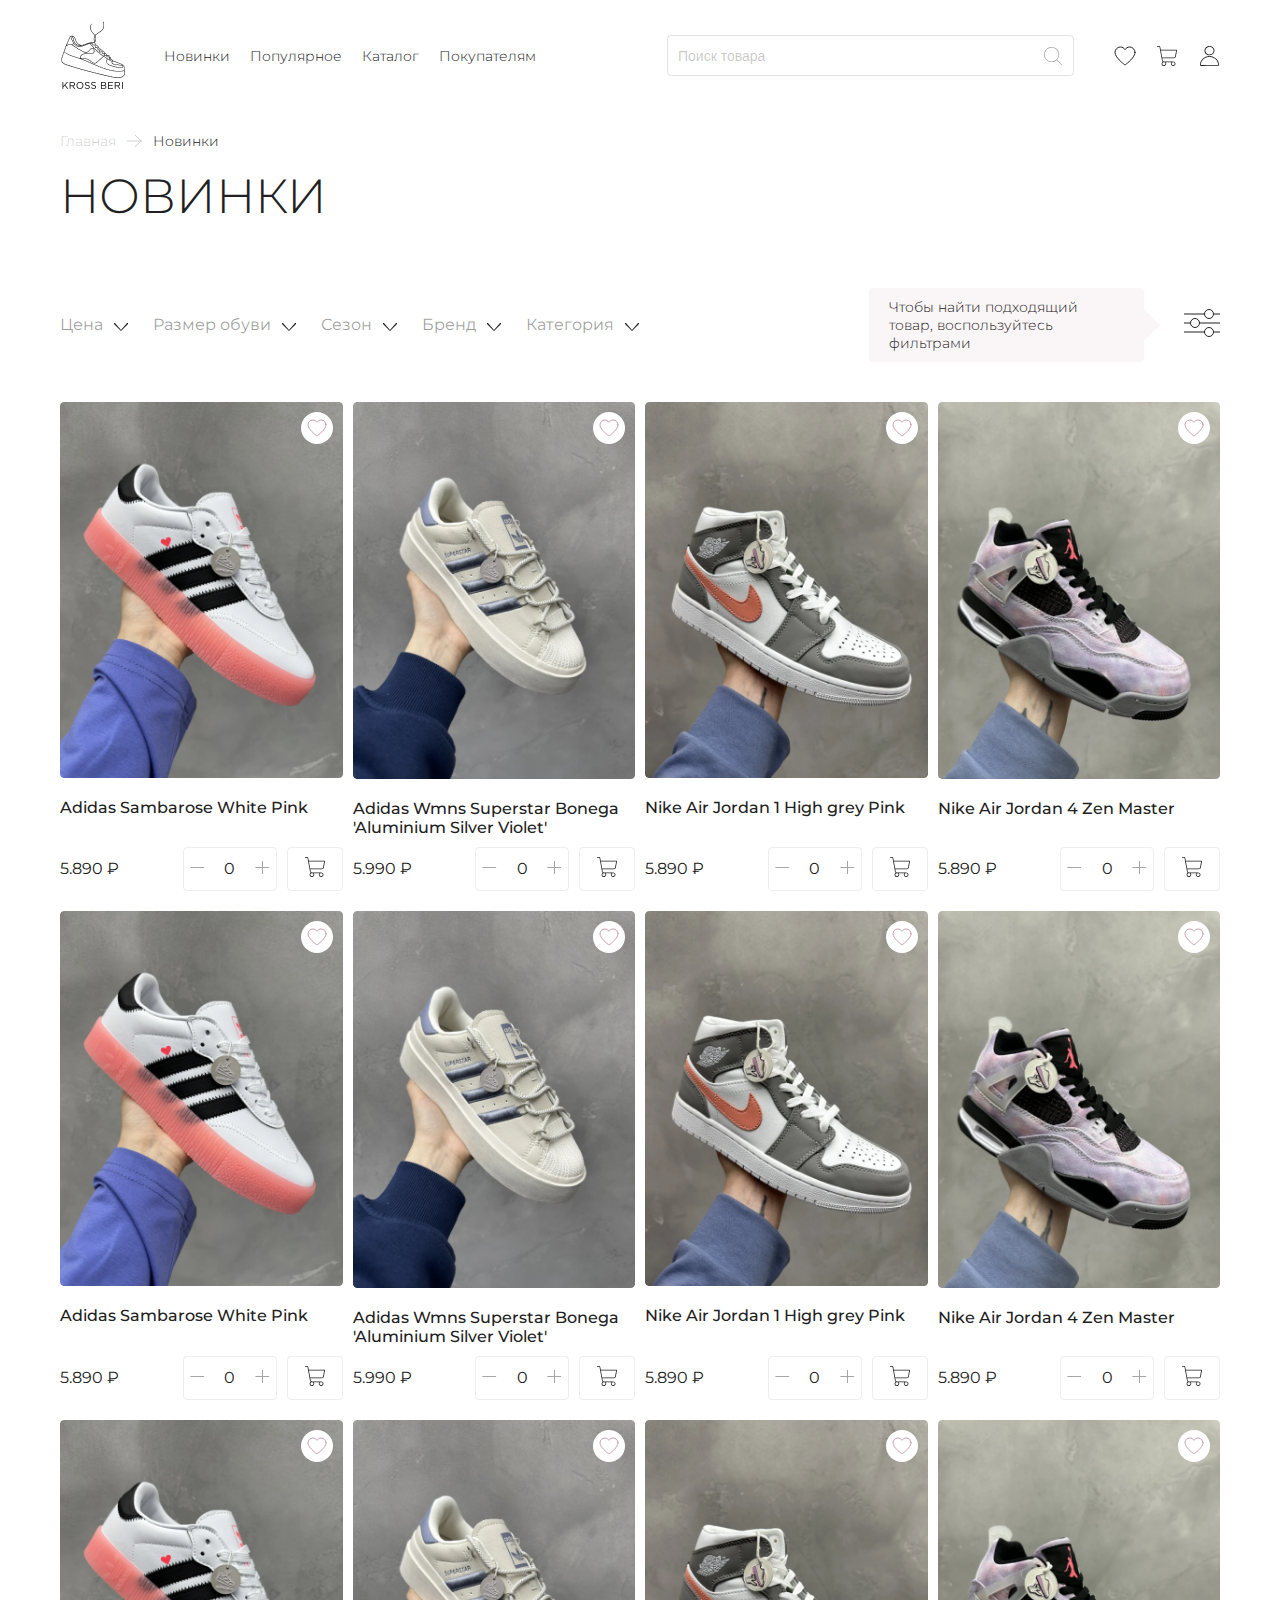
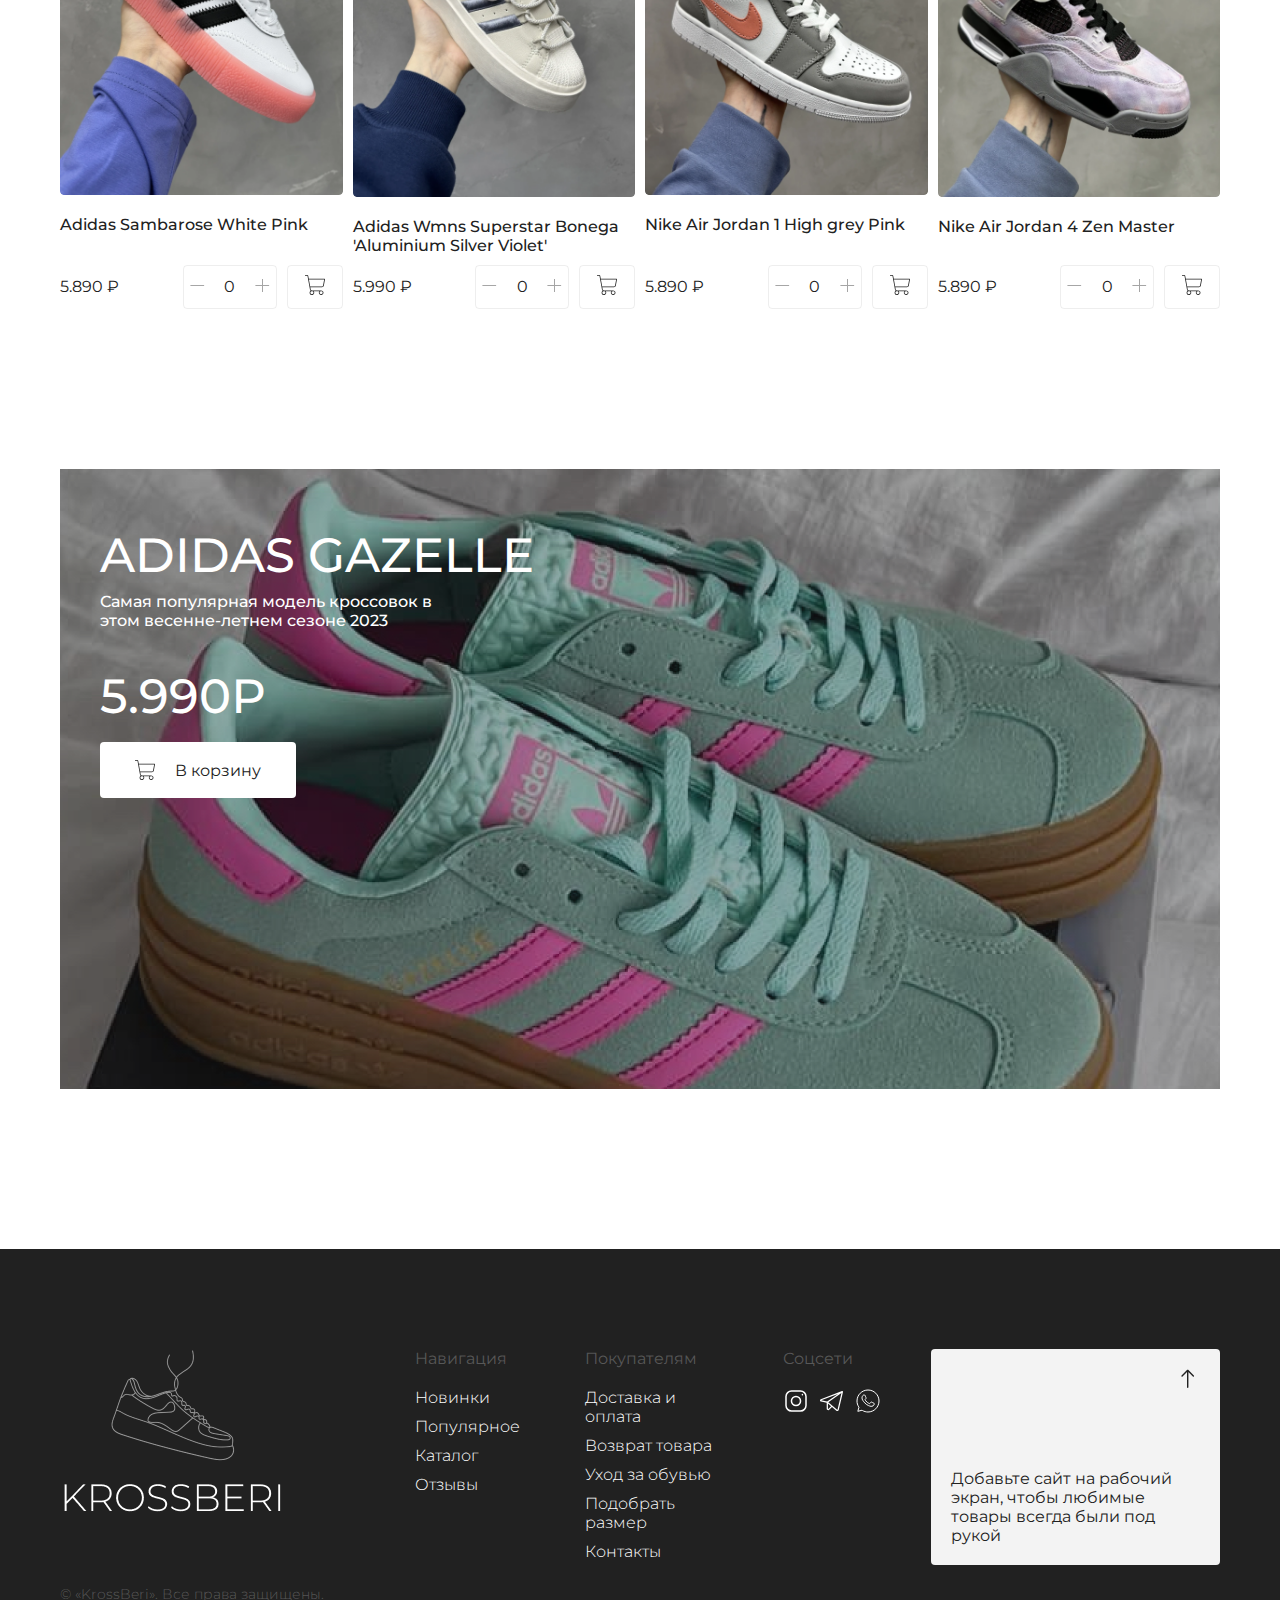
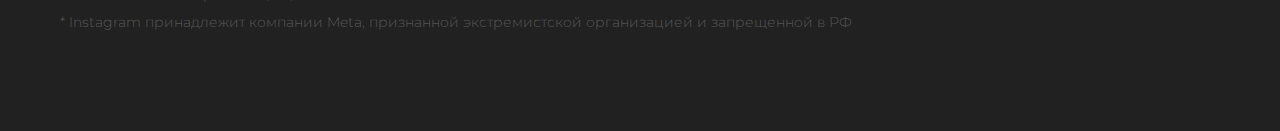
==== commit 2de977ee: "Прописал счётчик cards" ====
--- a/new.html
+++ b/new.html
@@ -213,7 +213,7 @@
          <section class="tiles">
             <h2 class="tiles__title container">Новинки</h2>
 
-            <div class="filters container">
+            <form class="filters container" >
                <div class="filters__list">
                   <div class="filters__item filters__modal-trigger filters__modal-trigger_price">
                      <div class="filters__head">
@@ -463,7 +463,7 @@
                      </div>
                   </div>
                </div>
-            </div>
+            </form>
 
             <div class="cards container">
                <div class="card">
@@ -494,7 +494,6 @@
                                        y2="6.5"
                                        stroke="#212121"
                                     />
-                                    <!-- <line x1="7.5" y1="13" x2="7.5" y2="-2.18557e-08" stroke="#212121"/> -->
                                  </g>
                               </svg>
                            </button>
@@ -591,7 +590,7 @@
                                        y2="6.5"
                                        stroke="#212121"
                                     />
-                                    <!-- <line x1="7.5" y1="13" x2="7.5" y2="-2.18557e-08" stroke="#212121"/> -->
+                                     
                                  </g>
                               </svg>
                            </button>
@@ -688,7 +687,7 @@
                                        y2="6.5"
                                        stroke="#212121"
                                     />
-                                    <!-- <line x1="7.5" y1="13" x2="7.5" y2="-2.18557e-08" stroke="#212121"/> -->
+                                     
                                  </g>
                               </svg>
                            </button>
@@ -783,7 +782,7 @@
                                        y2="6.5"
                                        stroke="#212121"
                                     />
-                                    <!-- <line x1="7.5" y1="13" x2="7.5" y2="-2.18557e-08" stroke="#212121"/> -->
+                                     
                                  </g>
                               </svg>
                            </button>
@@ -878,7 +877,7 @@
                                        y2="6.5"
                                        stroke="#212121"
                                     />
-                                    <!-- <line x1="7.5" y1="13" x2="7.5" y2="-2.18557e-08" stroke="#212121"/> -->
+                                     
                                  </g>
                               </svg>
                            </button>
@@ -975,7 +974,7 @@
                                        y2="6.5"
                                        stroke="#212121"
                                     />
-                                    <!-- <line x1="7.5" y1="13" x2="7.5" y2="-2.18557e-08" stroke="#212121"/> -->
+                                     
                                  </g>
                               </svg>
                            </button>
@@ -1072,7 +1071,7 @@
                                        y2="6.5"
                                        stroke="#212121"
                                     />
-                                    <!-- <line x1="7.5" y1="13" x2="7.5" y2="-2.18557e-08" stroke="#212121"/> -->
+                                     
                                  </g>
                               </svg>
                            </button>
@@ -1167,7 +1166,7 @@
                                        y2="6.5"
                                        stroke="#212121"
                                     />
-                                    <!-- <line x1="7.5" y1="13" x2="7.5" y2="-2.18557e-08" stroke="#212121"/> -->
+                                     
                                  </g>
                               </svg>
                            </button>
@@ -1262,7 +1261,7 @@
                                        y2="6.5"
                                        stroke="#212121"
                                     />
-                                    <!-- <line x1="7.5" y1="13" x2="7.5" y2="-2.18557e-08" stroke="#212121"/> -->
+                                     
                                  </g>
                               </svg>
                            </button>
@@ -1359,7 +1358,7 @@
                                        y2="6.5"
                                        stroke="#212121"
                                     />
-                                    <!-- <line x1="7.5" y1="13" x2="7.5" y2="-2.18557e-08" stroke="#212121"/> -->
+                                     
                                  </g>
                               </svg>
                            </button>
@@ -1456,7 +1455,7 @@
                                        y2="6.5"
                                        stroke="#212121"
                                     />
-                                    <!-- <line x1="7.5" y1="13" x2="7.5" y2="-2.18557e-08" stroke="#212121"/> -->
+                                     
                                  </g>
                               </svg>
                            </button>
@@ -1551,7 +1550,7 @@
                                        y2="6.5"
                                        stroke="#212121"
                                     />
-                                    <!-- <line x1="7.5" y1="13" x2="7.5" y2="-2.18557e-08" stroke="#212121"/> -->
+                                    
                                  </g>
                               </svg>
                            </button>
@@ -1788,5 +1787,6 @@
 
 
       <script src="./assets/js/filters.js"></script>
+      <script src="./assets/js/cards.js"></script>
    </body>
 </html>
--- a/assets/css/style.css
+++ b/assets/css/style.css
@@ -238,6 +238,7 @@
   display: block;
 }
 .header .header__modal-trigger .header__modal-window {
+  z-index: 3;
   padding-top: 14px;
   display: none;
   position: absolute;
@@ -251,6 +252,7 @@
   border-radius: 4px;
   border: 1px solid rgba(33, 33, 33, 0.2);
   background: #fff;
+  z-index: 3;
 }
 .header .header__modal-trigger .header__modal-window .header__modal-list li {
   border-bottom: #f3f3f3 1px solid;
@@ -530,8 +532,7 @@
   height: 100%;
 }
 .cards .card .card__img {
-  max-width: 303px;
-  max-height: 403px;
+  width: 100%;
   border-radius: 4px;
   -o-object-fit: cover;
      object-fit: cover;
